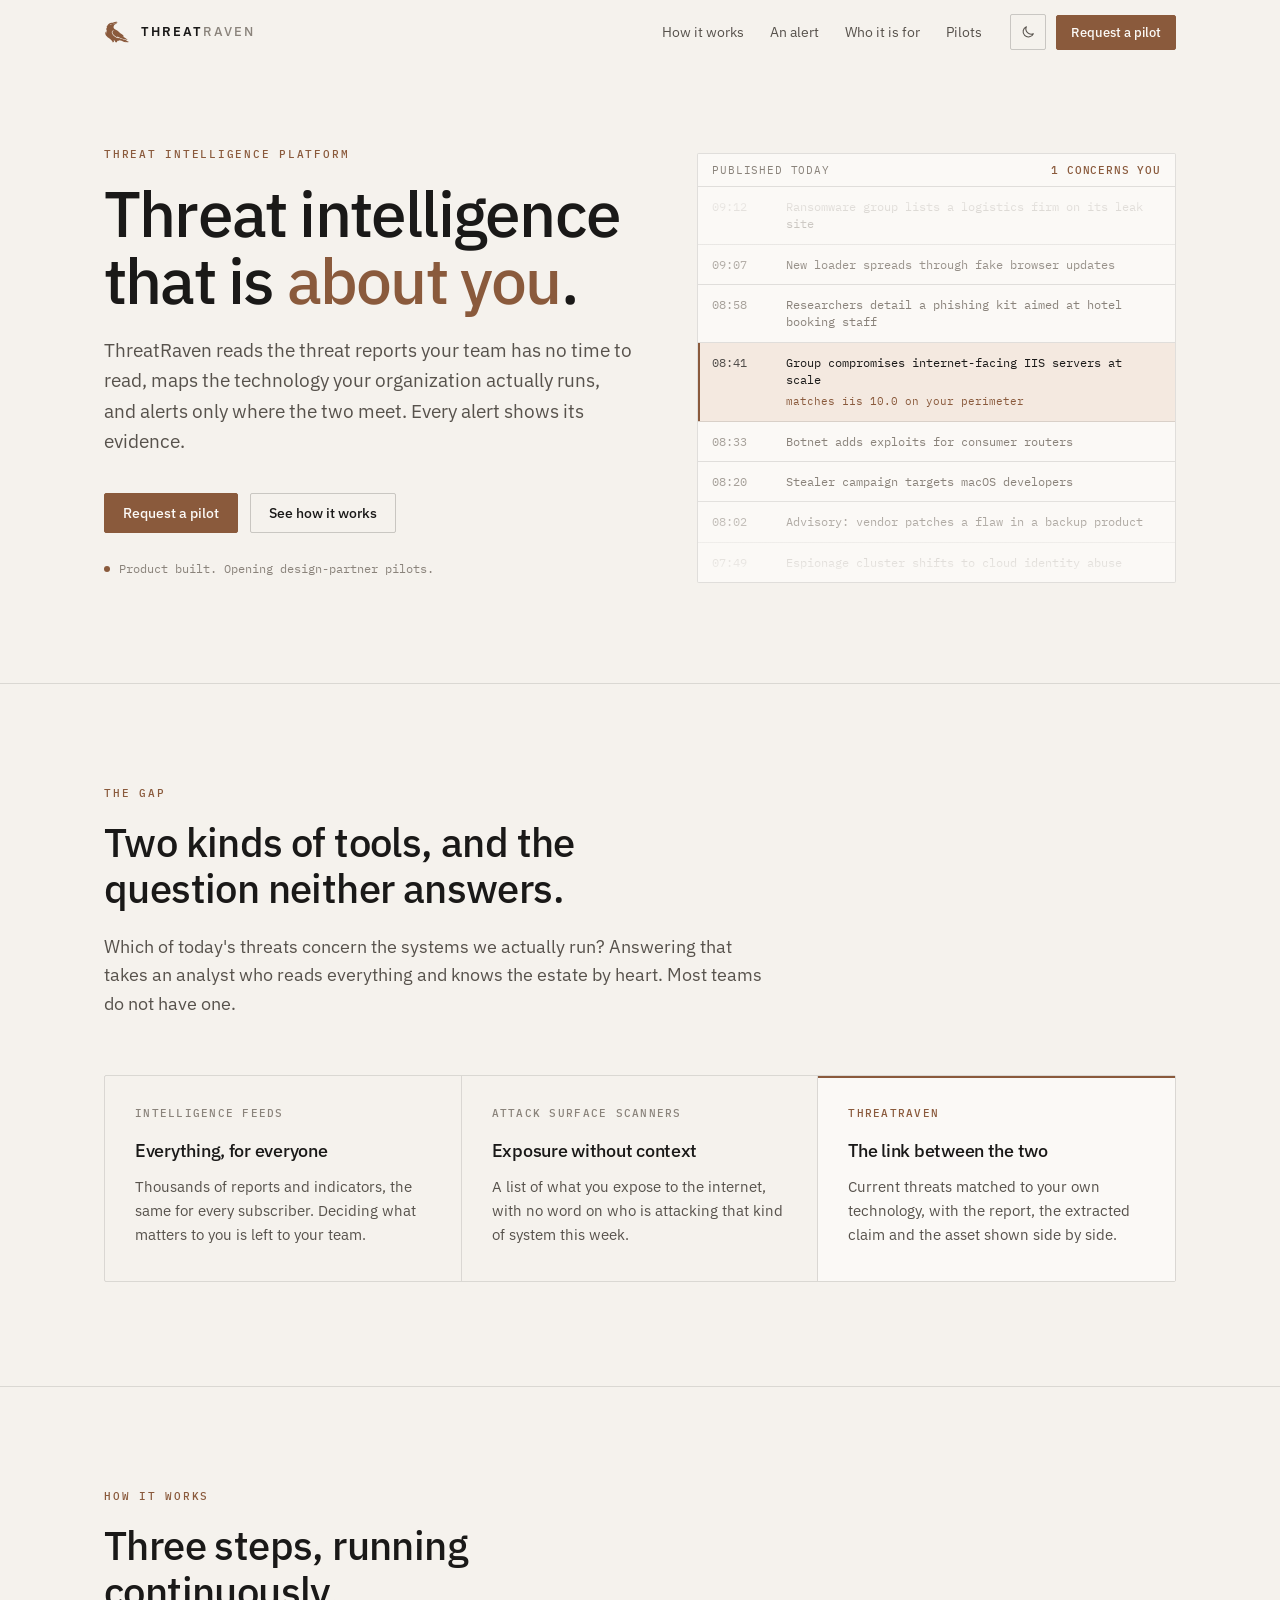
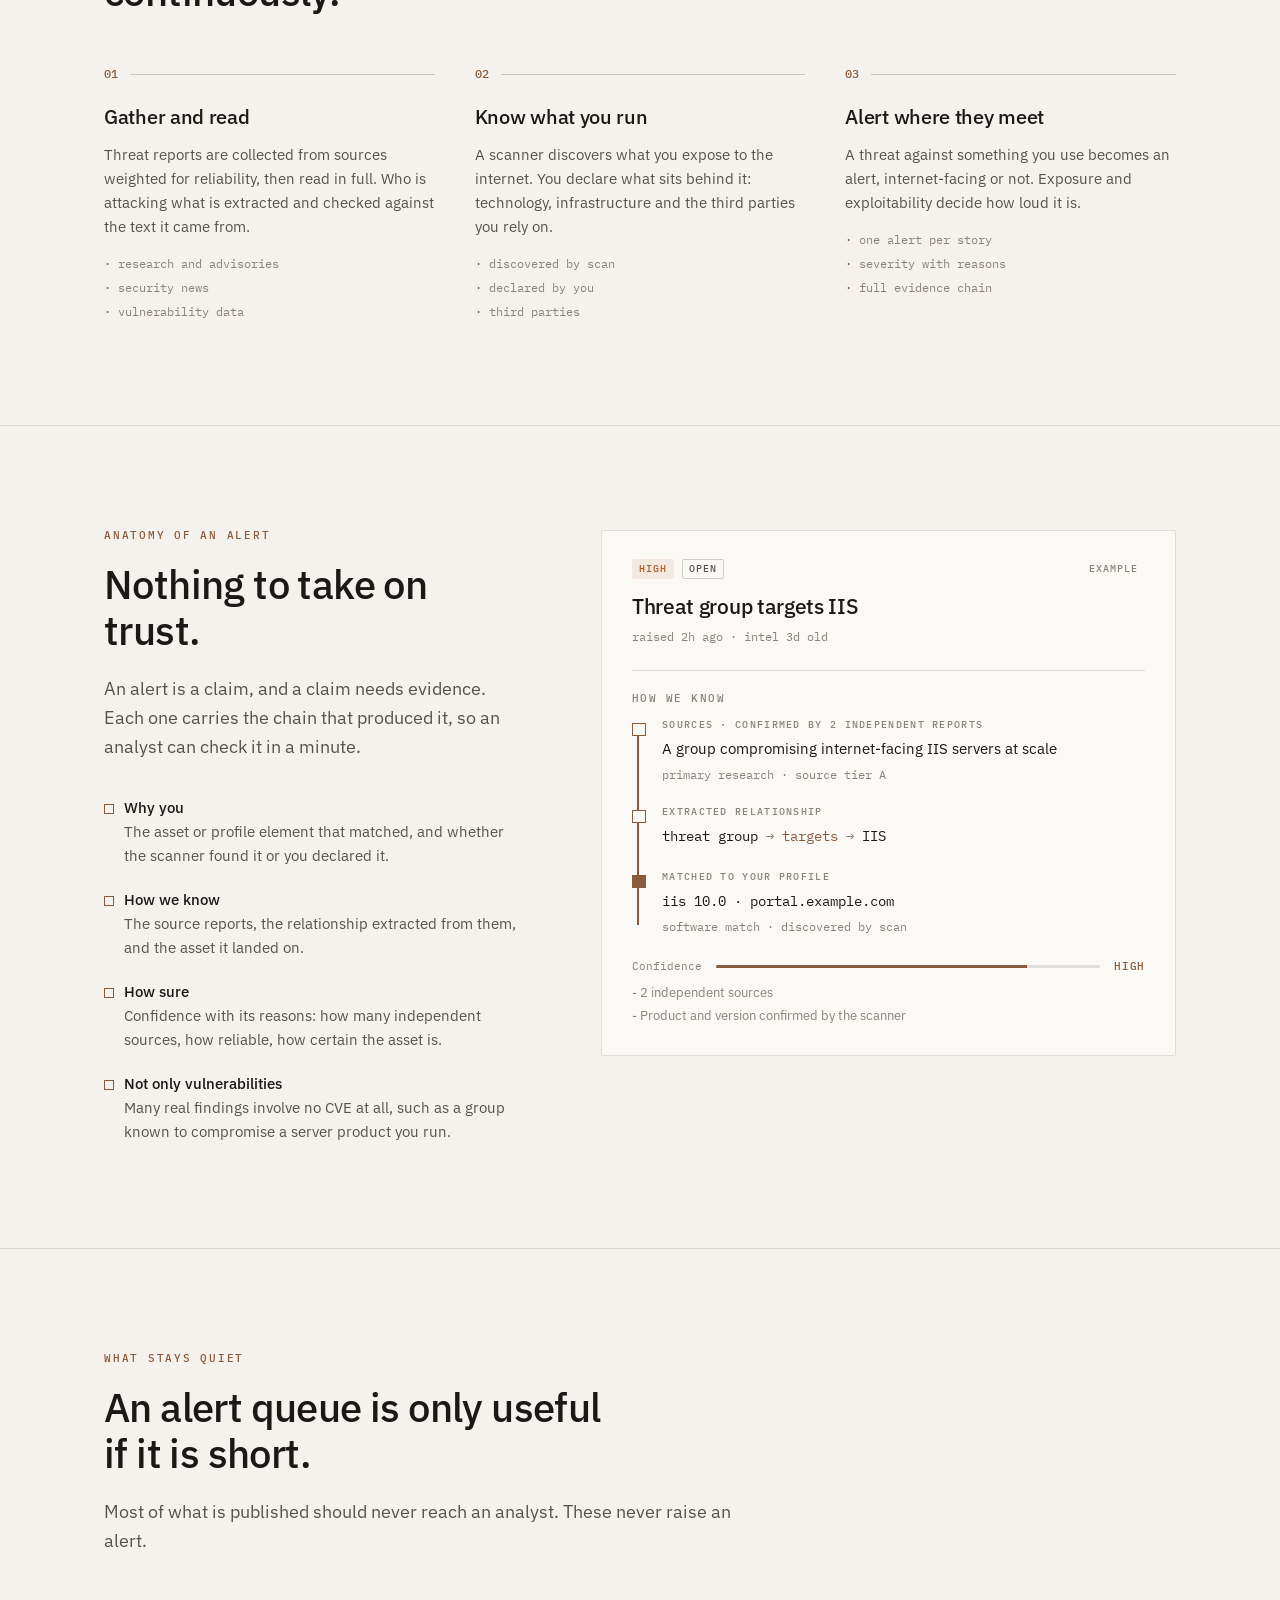
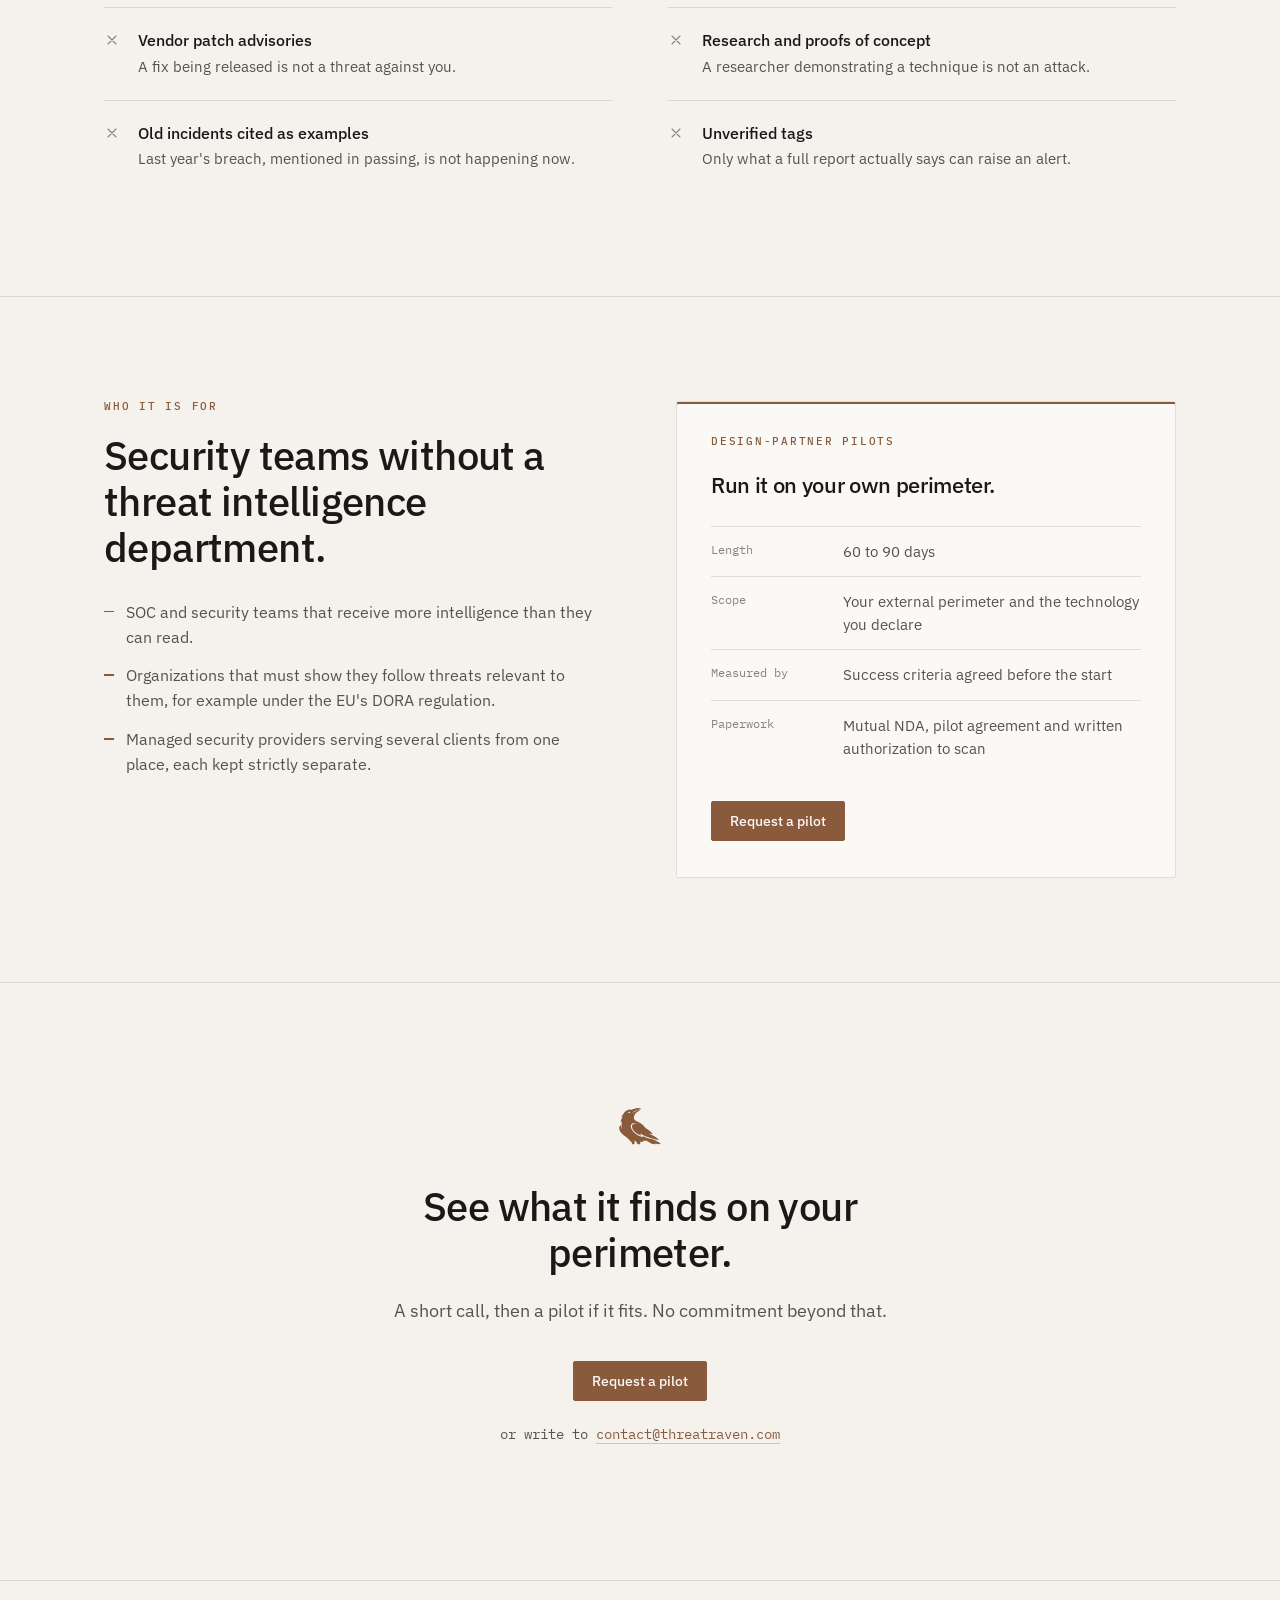
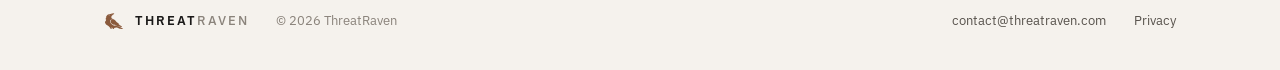
==== index.html @ c53a441e "ThreatRaven website, first version One page (hero, the gap, how it works, anatomy of an alert, what " ====
<!doctype html>
<html lang="en">
<head>
<meta charset="utf-8">
<meta name="viewport" content="width=device-width, initial-scale=1">
<title>ThreatRaven: threat intelligence that is about you</title>
<meta name="description" content="ThreatRaven connects current threat intelligence to the technology your organization actually runs, and shows the evidence behind every alert.">
<link rel="canonical" href="https://threatraven.com/">
<meta property="og:type" content="website">
<meta property="og:site_name" content="ThreatRaven">
<meta property="og:title" content="ThreatRaven: threat intelligence that is about you">
<meta property="og:description" content="ThreatRaven connects current threat intelligence to the technology your organization actually runs, and shows the evidence behind every alert.">
<meta property="og:url" content="https://threatraven.com/">
<meta property="og:image" content="https://threatraven.com/og-image.png">
<meta name="twitter:card" content="summary">
<meta name="theme-color" content="#F5F2ED" media="(prefers-color-scheme: light)">
<meta name="theme-color" content="#0C0B0A" media="(prefers-color-scheme: dark)">
<link rel="icon" href="favicon.svg" type="image/svg+xml">
<link rel="apple-touch-icon" href="apple-touch-icon.png">
<link rel="preconnect" href="https://fonts.googleapis.com">
<link rel="preconnect" href="https://fonts.gstatic.com" crossorigin>
<link href="https://fonts.googleapis.com/css2?family=IBM+Plex+Mono:wght@400;500&family=IBM+Plex+Sans:wght@300;400;500;600&display=swap" rel="stylesheet">
<link rel="stylesheet" href="styles.css">
<script>
  // Theme before first paint: the visitor's choice if they made one, the system's otherwise.
  try { var t = localStorage.getItem('tr_theme'); if (t === 'light' || t === 'dark') document.documentElement.setAttribute('data-theme', t); } catch (e) {}
</script>
</head>
<body>
<svg width="0" height="0" style="position:absolute" aria-hidden="true"><symbol id="raven" viewBox="0 0 100 100"><path fill="currentColor" d="M32.24 89.74C32.24 89.67 32.43 89.17 32.66 88.62C33.20 87.33 33.13 87.21 29.51 83.09C25.54 78.57 21.43 74.84 18.31 72.92C11.89 68.95 7.70 64.47 5.76 59.49C4.22 55.55 4.83 50.73 7.08 48.96C8.15 48.11 8.27 48.18 8.49 49.78C8.76 51.70 10.12 56.50 10.50 56.87C10.72 57.07 10.76 56.97 10.65 56.57C9.80 53.56 9.64 47.23 10.30 42.86C10.55 41.23 10.70 39.85 10.64 39.80C10.58 39.74 9.97 40.31 9.27 41.06C8.57 41.82 7.96 42.38 7.90 42.33C7.37 41.80 9.95 33.73 11.36 31.51C12.49 29.74 12.48 29.74 10.90 30.51C9.04 31.41 9.01 31.13 10.67 28.61C11.46 27.41 12.78 25.29 13.60 23.91C17.36 17.51 23.31 13.99 29.59 14.43C32.21 14.62 32.25 14.61 35.44 13.30C42.76 10.31 48.18 9.87 51.35 12.01C52.89 13.06 52.76 13.32 50.71 13.38C46.36 13.50 36.56 17.70 33.13 20.91C32.23 21.75 31.83 22.25 32.24 22.02C32.65 21.78 33.99 21.01 35.22 20.30C40.14 17.44 48.35 14.01 50.19 14.04C51.13 14.06 48.79 16.23 43.43 20.30C41.30 21.93 39.26 23.70 38.91 24.24C34.93 30.29 36.34 37.14 42.00 39.37C49.12 42.17 55.99 47.07 60.69 52.69C61.72 53.92 63.38 55.28 66.04 57.08C72.29 61.29 74.33 63.13 76.82 66.86C77.09 67.26 77.31 67.71 77.31 67.85C77.31 68.33 73.86 67.51 70.00 66.13C68.71 65.67 72.63 67.99 77.13 70.35C84.38 74.15 89.17 77.61 90.42 79.96C90.92 80.88 90.56 80.82 80.71 78.34C66.41 74.75 57.93 71.38 52.15 66.98L50.73 65.90 L51.31 67.35C51.63 68.15 52.10 69.30 52.35 69.90C52.95 71.29 52.70 71.24 48.43 69.24C31.73 61.38 26.59 44.73 40.85 44.64L43.34 44.63 L42.04 44.22C40.17 43.63 35.64 43.65 34.29 44.26C22.42 49.63 36.82 70.09 55.14 73.88L56.11 74.07 L55.67 73.02C55.42 72.44 55.22 71.89 55.22 71.80C55.22 71.71 56.33 72.19 57.69 72.87C60.92 74.50 67.36 76.60 74.90 78.49C79.11 79.54 81.56 80.32 82.81 81.00C84.70 82.02 93.23 86.87 94.75 87.78L95.61 88.30 L94.60 88.85C92.74 89.86 87.60 89.64 84.63 88.41C83.31 87.87 82.04 87.35 81.79 87.26C81.54 87.17 81.95 87.64 82.69 88.31C83.79 89.31 83.92 89.53 83.43 89.57C78.88 89.87 73.65 88.08 67.56 84.13L64.69 82.27 L61.38 82.23C59.55 82.21 57.48 82.08 56.78 81.95L55.49 81.71 L56.12 82.77C56.47 83.36 56.94 83.99 57.18 84.19C58.93 85.64 54.79 85.16 51.04 83.48C50.66 83.31 50.60 83.69 50.60 86.04C50.60 89.98 50.71 89.85 47.36 89.85L44.54 89.85 L44.34 89.03C44.11 88.10 41.65 83.78 41.11 83.35C40.69 83.02 37.01 81.77 37.01 81.95C37.01 82.02 37.45 82.96 37.98 84.03L38.94 85.98 L38.40 86.98C37.15 89.30 36.34 89.85 34.20 89.85C33.12 89.85 32.24 89.80 32.24 89.74ZM27.31 21.74C28.91 21.01 28.73 19.00 27.04 18.86C25.35 18.72 24.60 18.99 23.87 20.01L23.22 20.92 L24.00 20.73C24.48 20.61 24.78 20.66 24.78 20.85C24.78 21.03 25.15 21.38 25.60 21.62C26.60 22.17 26.40 22.15 27.31 21.74Z"/></symbol></svg>
<header class="topbar" id="top">
  <div class="wrap">
    <a class="brand" href="./" aria-label="ThreatRaven home">
      <svg aria-hidden="true"><use href="#raven"/></svg>
      <span class="wordmark">Threat<span>Raven</span></span>
    </a>
    <nav class="nav" aria-label="Sections">
      <a href="#how">How it works</a>
      <a href="#alert">An alert</a>
      <a href="#who">Who it is for</a>
      <a href="#pilot">Pilots</a>
    </nav>
    <div class="tools">
      <button class="iconbtn" id="theme" type="button" aria-label="Switch between light and dark theme">
        <svg class="moon" viewBox="0 0 24 24" fill="none" stroke="currentColor" stroke-width="1.6" stroke-linecap="round" stroke-linejoin="round" aria-hidden="true"><path d="M20 14.5A8 8 0 0 1 9.5 4a8 8 0 1 0 10.5 10.5Z"/></svg>
        <svg class="sun" viewBox="0 0 24 24" fill="none" stroke="currentColor" stroke-width="1.6" stroke-linecap="round" aria-hidden="true"><circle cx="12" cy="12" r="4"/><path d="M12 2v2M12 20v2M2 12h2M20 12h2M4.9 4.9l1.4 1.4M17.7 17.7l1.4 1.4M4.9 19.1l1.4-1.4M17.7 6.3l1.4-1.4"/></svg>
      </button>
      <a class="btn small" href="mailto:contact@threatraven.com?subject=ThreatRaven%20pilot">Request a pilot</a>
    </div>
  </div>
</header>
<main>

<section class="hero">
  <div class="wrap">
    <div>
      <p class="eyebrow reveal">Threat intelligence platform</p>
      <h1 class="reveal" style="--d:.06s">Threat intelligence that is <em>about you</em>.</h1>
      <p class="lede reveal" style="--d:.14s">ThreatRaven reads the threat reports your team has no time to read, maps the technology your organization actually runs, and alerts only where the two meet. Every alert shows its evidence.</p>
      <div class="cta reveal" style="--d:.22s">
        <a class="btn" href="mailto:contact@threatraven.com?subject=ThreatRaven%20pilot">Request a pilot</a>
        <a class="btn ghost" href="#how">See how it works</a>
      </div>
      <p class="stage reveal" style="--d:.3s"><i></i>Product built. Opening design-partner pilots.</p>
    </div>
    <div class="feed reveal" style="--d:.2s" aria-label="Illustration: a stream of threat reports, one of which matches your organization">
      <div class="feedhead"><span>Published today</span><b>1 concerns you</b></div>
      <div class="stream" aria-hidden="true">
          <div class="line"><time>09:12</time><span>Ransomware group lists a logistics firm on its leak site</span></div>
          <div class="line"><time>09:07</time><span>New loader spreads through fake browser updates</span></div>
          <div class="line"><time>08:58</time><span>Researchers detail a phishing kit aimed at hotel booking staff</span></div>
          <div class="line hit"><time>08:41</time><span>Group compromises internet-facing IIS servers at scale<small>matches iis 10.0 on your perimeter</small></span></div>
          <div class="line"><time>08:33</time><span>Botnet adds exploits for consumer routers</span></div>
          <div class="line"><time>08:20</time><span>Stealer campaign targets macOS developers</span></div>
          <div class="line"><time>08:02</time><span>Advisory: vendor patches a flaw in a backup product</span></div>
          <div class="line"><time>07:49</time><span>Espionage cluster shifts to cloud identity abuse</span></div>
          <div class="line"><time>07:31</time><span>Malicious packages found in a public code registry</span></div>
          <div class="line"><time>07:15</time><span>Extortion crew claims a breach at a retailer</span></div>
          <div class="line"><time>06:58</time><span>Mobile banking trojan returns with a new overlay</span></div>
          <div class="line"><time>09:12</time><span>Ransomware group lists a logistics firm on its leak site</span></div>
          <div class="line"><time>09:07</time><span>New loader spreads through fake browser updates</span></div>
          <div class="line"><time>08:58</time><span>Researchers detail a phishing kit aimed at hotel booking staff</span></div>
          <div class="line hit"><time>08:41</time><span>Group compromises internet-facing IIS servers at scale<small>matches iis 10.0 on your perimeter</small></span></div>
          <div class="line"><time>08:33</time><span>Botnet adds exploits for consumer routers</span></div>
          <div class="line"><time>08:20</time><span>Stealer campaign targets macOS developers</span></div>
          <div class="line"><time>08:02</time><span>Advisory: vendor patches a flaw in a backup product</span></div>
          <div class="line"><time>07:49</time><span>Espionage cluster shifts to cloud identity abuse</span></div>
          <div class="line"><time>07:31</time><span>Malicious packages found in a public code registry</span></div>
          <div class="line"><time>07:15</time><span>Extortion crew claims a breach at a retailer</span></div>
          <div class="line"><time>06:58</time><span>Mobile banking trojan returns with a new overlay</span></div>
      </div>
    </div>
  </div>
</section>

<section id="problem">
  <div class="wrap">
    <p class="eyebrow reveal">The gap</p>
    <h2 class="reveal">Two kinds of tools, and the question neither answers.</h2>
    <p class="lede reveal">Which of today's threats concern the systems we actually run? Answering that takes an analyst who reads everything and knows the estate by heart. Most teams do not have one.</p>
    <div class="split reveal">
      <div><span class="tag">Intelligence feeds</span><h3>Everything, for everyone</h3><p>Thousands of reports and indicators, the same for every subscriber. Deciding what matters to you is left to your team.</p></div>
      <div><span class="tag">Attack surface scanners</span><h3>Exposure without context</h3><p>A list of what you expose to the internet, with no word on who is attacking that kind of system this week.</p></div>
      <div><span class="tag">ThreatRaven</span><h3>The link between the two</h3><p>Current threats matched to your own technology, with the report, the extracted claim and the asset shown side by side.</p></div>
    </div>
  </div>
</section>

<section id="how">
  <div class="wrap">
    <p class="eyebrow reveal">How it works</p>
    <h2 class="reveal">Three steps, running continuously.</h2>
    <div class="steps">
      <div class="step reveal"><h3>Gather and read</h3><p>Threat reports are collected from sources weighted for reliability, then read in full. Who is attacking what is extracted and checked against the text it came from.</p><ul><li>research and advisories</li><li>security news</li><li>vulnerability data</li></ul></div>
      <div class="step reveal" style="--d:.1s"><h3>Know what you run</h3><p>A scanner discovers what you expose to the internet. You declare what sits behind it: technology, infrastructure and the third parties you rely on.</p><ul><li>discovered by scan</li><li>declared by you</li><li>third parties</li></ul></div>
      <div class="step reveal" style="--d:.2s"><h3>Alert where they meet</h3><p>A threat against something you use becomes an alert, internet-facing or not. Exposure and exploitability decide how loud it is.</p><ul><li>one alert per story</li><li>severity with reasons</li><li>full evidence chain</li></ul></div>
    </div>
  </div>
</section>

<section class="anatomy" id="alert">
  <div class="wrap">
    <div>
      <p class="eyebrow reveal">Anatomy of an alert</p>
      <h2 class="reveal">Nothing to take on trust.</h2>
      <p class="lede reveal">An alert is a claim, and a claim needs evidence. Each one carries the chain that produced it, so an analyst can check it in a minute.</p>
      <ul class="points">
        <li class="reveal"><b>Why you</b>The asset or profile element that matched, and whether the scanner found it or you declared it.</li>
        <li class="reveal" style="--d:.08s"><b>How we know</b>The source reports, the relationship extracted from them, and the asset it landed on.</li>
        <li class="reveal" style="--d:.16s"><b>How sure</b>Confidence with its reasons: how many independent sources, how reliable, how certain the asset is.</li>
        <li class="reveal" style="--d:.24s"><b>Not only vulnerabilities</b>Many real findings involve no CVE at all, such as a group known to compromise a server product you run.</li>
      </ul>
    </div>
    <div class="alert reveal" style="--d:.1s">
      <div class="meta"><span class="pill sev">High</span><span class="pill st">Open</span><span class="pill ex">Example</span></div>
      <h3>Threat group targets IIS</h3>
      <p class="sub">raised 2h ago · intel 3d old</p>
      <div class="sect">How we know</div>
      <div class="chain" id="chain">
        <div class="node" style="--d:.25s"><div class="nlabel">Sources · confirmed by 2 independent reports</div><div class="nbody">A group compromising internet-facing IIS servers at scale</div><div class="nsrc">primary research · source tier A</div></div>
        <div class="node" style="--d:.65s"><div class="nlabel">Extracted relationship</div><div class="nbody"><span class="mono">threat group <span class="arr">→</span> <span class="p">targets</span> <span class="arr">→</span> IIS</span></div></div>
        <div class="node you" style="--d:1.05s"><div class="nlabel">Matched to your profile</div><div class="nbody"><span class="mono">iis 10.0 · portal.example.com</span></div><div class="nsrc">software match · discovered by scan</div></div>
      </div>
      <div class="conf"><span>Confidence</span><span class="meter"><i></i></span><b>High</b></div>
      <ul class="why"><li>2 independent sources</li><li>Product and version confirmed by the scanner</li></ul>
    </div>
  </div>
</section>

<section id="quiet">
  <div class="wrap">
    <p class="eyebrow reveal">What stays quiet</p>
    <h2 class="reveal">An alert queue is only useful if it is short.</h2>
    <p class="lede reveal">Most of what is published should never reach an analyst. These never raise an alert.</p>
    <div class="quiet">
      <div class="reveal"><svg viewBox="0 0 24 24" fill="none" stroke="currentColor" stroke-width="1.6" stroke-linecap="round" aria-hidden="true"><path d="M6 6l12 12M18 6L6 18"/></svg><p style="margin:0"><b>Vendor patch advisories</b><span>A fix being released is not a threat against you.</span></p></div>
      <div class="reveal"><svg viewBox="0 0 24 24" fill="none" stroke="currentColor" stroke-width="1.6" stroke-linecap="round" aria-hidden="true"><path d="M6 6l12 12M18 6L6 18"/></svg><p style="margin:0"><b>Research and proofs of concept</b><span>A researcher demonstrating a technique is not an attack.</span></p></div>
      <div class="reveal"><svg viewBox="0 0 24 24" fill="none" stroke="currentColor" stroke-width="1.6" stroke-linecap="round" aria-hidden="true"><path d="M6 6l12 12M18 6L6 18"/></svg><p style="margin:0"><b>Old incidents cited as examples</b><span>Last year's breach, mentioned in passing, is not happening now.</span></p></div>
      <div class="reveal"><svg viewBox="0 0 24 24" fill="none" stroke="currentColor" stroke-width="1.6" stroke-linecap="round" aria-hidden="true"><path d="M6 6l12 12M18 6L6 18"/></svg><p style="margin:0"><b>Unverified tags</b><span>Only what a full report actually says can raise an alert.</span></p></div>
    </div>
  </div>
</section>

<section id="who">
  <div class="wrap cols">
    <div>
      <p class="eyebrow reveal">Who it is for</p>
      <h2 class="reveal">Security teams without a threat intelligence department.</h2>
      <ul class="plain">
        <li class="reveal">SOC and security teams that receive more intelligence than they can read.</li>
        <li class="reveal" style="--d:.08s">Organizations that must show they follow threats relevant to them, for example under the EU's DORA regulation.</li>
        <li class="reveal" style="--d:.16s">Managed security providers serving several clients from one place, each kept strictly separate.</li>
      </ul>
    </div>
    <div class="pilot reveal" id="pilot" style="--d:.1s">
      <p class="eyebrow">Design-partner pilots</p>
      <h3>Run it on your own perimeter.</h3>
      <dl>
        <div><dt>Length</dt><dd>60 to 90 days</dd></div>
        <div><dt>Scope</dt><dd>Your external perimeter and the technology you declare</dd></div>
        <div><dt>Measured by</dt><dd>Success criteria agreed before the start</dd></div>
        <div><dt>Paperwork</dt><dd>Mutual NDA, pilot agreement and written authorization to scan</dd></div>
      </dl>
      <a class="btn" href="mailto:contact@threatraven.com?subject=ThreatRaven%20pilot">Request a pilot</a>
    </div>
  </div>
</section>

<section class="contact" id="contact">
  <div class="wrap">
    <svg class="mark reveal" aria-hidden="true"><use href="#raven"/></svg>
    <h2 class="reveal">See what it finds on your perimeter.</h2>
    <p class="lede reveal">A short call, then a pilot if it fits. No commitment beyond that.</p>
    <div class="cta reveal"><a class="btn" href="mailto:contact@threatraven.com?subject=ThreatRaven%20pilot">Request a pilot</a></div>
    <p class="mail reveal">or write to <a href="mailto:contact@threatraven.com">contact@threatraven.com</a></p>
  </div>
</section>

</main>
<footer>
  <div class="wrap">
    <a class="brand" href="./" aria-label="ThreatRaven home">
      <svg aria-hidden="true" style="width:20px;height:20px"><use href="#raven"/></svg>
      <span class="wordmark">Threat<span>Raven</span></span>
    </a>
    <span>&copy; <span id="year">2026</span> ThreatRaven</span>
    <span class="sp"></span>
    <a href="mailto:contact@threatraven.com">contact@threatraven.com</a>
    <a href="privacy.html">Privacy</a>
  </div>
</footer>
<script src="script.js" defer></script>
</body>
</html>
---- styles.css ----
/* ThreatRaven website. Same identity as the app: paper and ink, one copper accent, IBM Plex. */
:root {
  --bg: #F5F2ED; --surface: #FBF9F6; --raised: #EFEBE4;
  --border: rgba(26, 25, 24, .12); --border-strong: rgba(26, 25, 24, .20);
  --text: #1A1918; --text-2: #57524C; --text-3: #8A837B;
  --accent: #8A5A3C; --accent-hover: #6F4830; --accent-fg: #FBF9F6;
  --focus: rgba(138, 90, 60, .30);
  --crit: #B23A32; --high: #B05B24; --med: #94782B;
  --high-bg: rgba(176, 91, 36, .10);
  --sans: 'IBM Plex Sans', ui-sans-serif, system-ui, -apple-system, 'Segoe UI', sans-serif;
  --mono: 'IBM Plex Mono', ui-monospace, SFMono-Regular, Menlo, monospace;
  color-scheme: light;
}
@media (prefers-color-scheme: dark) {
  :root:not([data-theme="light"]) {
    --bg: #0C0B0A; --surface: #141312; --raised: #1C1A18;
    --border: rgba(245, 243, 240, .09); --border-strong: rgba(245, 243, 240, .17);
    --text: #F5F3F0; --text-2: #A8A29B; --text-3: #6B6660;
    --accent: #B0764F; --accent-hover: #C89372; --accent-fg: #0C0B0A;
    --focus: rgba(176, 118, 79, .38);
    --crit: #C4453C; --high: #CC6B2E; --med: #B8993F;
    --high-bg: rgba(204, 107, 46, .13);
    color-scheme: dark;
  }
}
:root[data-theme="dark"] {
  --bg: #0C0B0A; --surface: #141312; --raised: #1C1A18;
  --border: rgba(245, 243, 240, .09); --border-strong: rgba(245, 243, 240, .17);
  --text: #F5F3F0; --text-2: #A8A29B; --text-3: #6B6660;
  --accent: #B0764F; --accent-hover: #C89372; --accent-fg: #0C0B0A;
  --focus: rgba(176, 118, 79, .38);
  --crit: #C4453C; --high: #CC6B2E; --med: #B8993F;
  --high-bg: rgba(204, 107, 46, .13);
  color-scheme: dark;
}

* { box-sizing: border-box; }
html { scroll-behavior: smooth; scroll-padding-top: 76px; }
body { margin: 0; background: var(--bg); color: var(--text); font-family: var(--sans);
  font-size: 16px; line-height: 1.6; -webkit-font-smoothing: antialiased;
  transition: background-color .25s ease, color .25s ease; }
a { color: inherit; }
:focus-visible { outline: 2px solid var(--accent); outline-offset: 3px; border-radius: 2px; }
.wrap { width: 100%; max-width: 1120px; margin: 0 auto; padding-inline: 24px; }
.mono { font-family: var(--mono); }

/* ---------- top bar ---------- */
.topbar { position: sticky; top: 0; z-index: 40; background: color-mix(in srgb, var(--bg) 88%, transparent);
  backdrop-filter: blur(10px); -webkit-backdrop-filter: blur(10px); border-bottom: 1px solid transparent;
  transition: border-color .25s ease; }
.topbar.scrolled { border-bottom-color: var(--border); }
.topbar .wrap { display: flex; align-items: center; gap: 28px; height: 64px; }
.brand { display: flex; align-items: center; gap: 11px; text-decoration: none; color: var(--text); }
.brand svg { width: 26px; height: 26px; color: var(--accent); flex: none; }
.wordmark { font-size: 13px; font-weight: 600; letter-spacing: .15em; text-transform: uppercase; }
.wordmark span { color: var(--text-3); font-weight: 500; }
.nav { display: flex; gap: 26px; margin-left: auto; }
.nav a { font-size: 14px; color: var(--text-2); text-decoration: none; transition: color .15s ease; }
.nav a:hover { color: var(--text); }
.tools { display: flex; align-items: center; gap: 10px; }
.iconbtn { width: 36px; height: 36px; display: grid; place-items: center; background: transparent;
  border: 1px solid var(--border-strong); border-radius: 2px; color: var(--text-2); cursor: pointer;
  transition: color .15s ease, border-color .15s ease; }
.iconbtn:hover { color: var(--text); border-color: var(--text-3); }
.iconbtn svg { width: 16px; height: 16px; }
.iconbtn .sun { display: none; }
:root[data-theme="dark"] .iconbtn .sun { display: block; }
:root[data-theme="dark"] .iconbtn .moon { display: none; }
@media (prefers-color-scheme: dark) {
  :root:not([data-theme="light"]) .iconbtn .sun { display: block; }
  :root:not([data-theme="light"]) .iconbtn .moon { display: none; }
}
.btn { display: inline-flex; align-items: center; gap: 8px; font: 500 14px/1 var(--sans); text-decoration: none;
  padding: 12px 18px; border-radius: 2px; border: 1px solid var(--accent); background: var(--accent);
  color: var(--accent-fg); cursor: pointer; transition: background-color .15s ease, border-color .15s ease, transform .15s ease; }
.btn:hover { background: var(--accent-hover); border-color: var(--accent-hover); }
.btn:active { transform: translateY(1px); }
.btn.ghost { background: transparent; color: var(--text); border-color: var(--border-strong); }
.btn.ghost:hover { border-color: var(--text-3); background: transparent; }
.btn.small { padding: 10px 14px; font-size: 13px; }

/* ---------- shared ---------- */
section { padding: 104px 0; border-top: 1px solid var(--border); }
.eyebrow { font: 500 11px/1 var(--mono); letter-spacing: .16em; text-transform: uppercase; color: var(--accent); margin: 0 0 20px; }
h1, h2, h3 { font-weight: 500; letter-spacing: -.015em; margin: 0; }
h2 { font-size: clamp(28px, 3.6vw, 40px); line-height: 1.15; max-width: 21ch; }
.lede { font-size: 18px; color: var(--text-2); max-width: 60ch; margin: 22px 0 0; }
.reveal { opacity: 0; transform: translateY(18px); transition: opacity .7s ease, transform .7s cubic-bezier(.2, .7, .2, 1); transition-delay: var(--d, 0s); }
.reveal.in { opacity: 1; transform: none; }

/* ---------- hero ---------- */
.hero { border-top: 0; padding: 84px 0 96px; position: relative; overflow: hidden; }
.hero .wrap { display: grid; grid-template-columns: minmax(0, 1.05fr) minmax(0, .95fr); gap: 64px; align-items: center; }
.hero h1 { font-size: clamp(38px, 5.4vw, 64px); line-height: 1.04; letter-spacing: -.028em; }
.hero h1 em { font-style: normal; color: var(--accent); }
.hero .lede { font-size: 19px; }
.cta { display: flex; gap: 12px; flex-wrap: wrap; margin-top: 36px; }
.stage { display: inline-flex; align-items: center; gap: 9px; font: 400 12px/1 var(--mono); color: var(--text-3); margin-top: 30px; }
.stage i { width: 6px; height: 6px; border-radius: 50%; background: var(--accent); animation: pulse 2.4s ease-in-out infinite; }
@keyframes pulse { 0%, 100% { opacity: 1; box-shadow: 0 0 0 0 var(--focus); } 50% { opacity: .55; box-shadow: 0 0 0 6px transparent; } }

/* the feed: everything published, and the one line that is about you */
.feed { position: relative; height: 430px; border: 1px solid var(--border); background: var(--surface); border-radius: 2px; overflow: hidden; }
.feed::before, .feed::after { content: ""; position: absolute; left: 0; right: 0; height: 90px; z-index: 2; pointer-events: none; }
.feed::before { top: 33px; background: linear-gradient(var(--surface), transparent); }
.feed::after { bottom: 0; background: linear-gradient(transparent, var(--surface)); }
.feedhead { position: relative; z-index: 3; display: flex; justify-content: space-between; align-items: center; height: 33px; padding: 0 14px;
  border-bottom: 1px solid var(--border); background: var(--surface); font: 400 10.5px/1 var(--mono); letter-spacing: .08em; text-transform: uppercase; color: var(--text-3); }
.feedhead b { font-weight: 500; color: var(--accent); }
.stream { animation: stream 38s linear infinite; }
.feed:hover .stream { animation-play-state: paused; }
@keyframes stream { to { transform: translateY(-50%); } }
.line { display: grid; grid-template-columns: 62px 1fr; gap: 12px; padding: 11px 14px; border-bottom: 1px solid var(--border);
  font: 400 12px/1.45 var(--mono); color: var(--text-3); }
.line time { opacity: .75; }
.line.hit { color: var(--text); background: var(--high-bg); box-shadow: inset 2px 0 0 var(--accent); }
.line.hit small { display: block; margin-top: 5px; font-size: 11px; color: var(--accent); }

/* ---------- problem ---------- */
.split { display: grid; grid-template-columns: repeat(3, minmax(0, 1fr)); gap: 0; margin-top: 56px; border: 1px solid var(--border); border-radius: 2px; }
.split > div { padding: 32px 30px 34px; border-right: 1px solid var(--border); }
.split > div:last-child { border-right: 0; background: var(--surface); box-shadow: inset 0 2px 0 var(--accent); }
.split h3 { font-size: 18px; margin-bottom: 10px; }
.split p { margin: 0; color: var(--text-2); font-size: 15px; }
.tag { font: 500 10.5px/1 var(--mono); letter-spacing: .12em; text-transform: uppercase; color: var(--text-3); margin-bottom: 18px; display: block; }
.split > div:last-child .tag { color: var(--accent); }

/* ---------- how it works ---------- */
.steps { display: grid; grid-template-columns: repeat(3, minmax(0, 1fr)); gap: 40px; margin-top: 60px; counter-reset: step; }
.step { counter-increment: step; position: relative; padding-top: 26px; border-top: 1px solid var(--border-strong); }
.step::before { content: "0" counter(step); position: absolute; top: -9px; left: 0; padding-right: 12px; background: var(--bg);
  font: 500 12px/1.4 var(--mono); color: var(--accent); }
.step h3 { font-size: 20px; margin-bottom: 10px; }
.step p { margin: 0; color: var(--text-2); font-size: 15px; }
.step ul { list-style: none; padding: 0; margin: 16px 0 0; display: grid; gap: 6px; font: 400 12px/1.5 var(--mono); color: var(--text-3); }
.step li::before { content: "· "; color: var(--accent); }

/* ---------- anatomy of an alert ---------- */
.anatomy .wrap { display: grid; grid-template-columns: minmax(0, .85fr) minmax(0, 1.15fr); gap: 72px; align-items: start; }
.points { list-style: none; padding: 0; margin: 34px 0 0; display: grid; gap: 20px; }
.points li { padding-left: 20px; position: relative; color: var(--text-2); font-size: 15px; }
.points li::before { content: ""; position: absolute; left: 0; top: .58em; width: 8px; height: 8px; border: 1.5px solid var(--accent); }
.points b { display: block; color: var(--text); font-weight: 500; }
.alert { border: 1px solid var(--border); background: var(--surface); border-radius: 2px; padding: 28px 30px 30px; }
.alert .meta { display: flex; gap: 8px; align-items: center; margin-bottom: 14px; }
.pill { font: 500 10px/1 var(--mono); letter-spacing: .1em; text-transform: uppercase; padding: 5px 7px; border-radius: 2px; }
.pill.sev { color: var(--high); background: var(--high-bg); }
.pill.st { color: var(--text-2); border: 1px solid var(--border-strong); padding: 4px 6px; }
.pill.ex { margin-left: auto; color: var(--text-3); }
.alert h3 { font-size: 21px; line-height: 1.3; }
.alert .sub { font: 400 11.5px/1 var(--mono); color: var(--text-3); margin: 10px 0 0; }
.sect { font: 500 10.5px/1 var(--mono); letter-spacing: .14em; text-transform: uppercase; color: var(--text-3); margin: 28px 0 16px; padding-top: 22px; border-top: 1px solid var(--border); }
.chain { position: relative; display: grid; gap: 24px; padding-left: 30px; }
.chain::before { content: ""; position: absolute; left: 5px; top: 7px; bottom: 10px; width: 1.5px; background: var(--accent);
  transform-origin: top; transform: scaleY(0); transition: transform 1.5s cubic-bezier(.3, .7, .2, 1) .15s; }
.chain.in::before { transform: scaleY(1); }
.node { position: relative; opacity: 0; transform: translateX(-8px); transition: opacity .55s ease, transform .55s ease; transition-delay: var(--d, 0s); }
.chain.in .node { opacity: 1; transform: none; }
.node::before { content: ""; position: absolute; left: -30px; top: 3px; width: 11.5px; height: 11.5px; border: 1.5px solid var(--accent); background: var(--surface); }
.node.you::before { background: var(--accent); }
.nlabel { font: 500 10px/1 var(--mono); letter-spacing: .13em; text-transform: uppercase; color: var(--text-3); margin-bottom: 7px; }
.nbody { font-size: 15px; color: var(--text); }
.nbody .mono { font-size: 13.5px; }
.nbody .p { color: var(--accent); }
.nbody .arr { color: var(--text-3); }
.nsrc { font: 400 11.5px/1.5 var(--mono); color: var(--text-3); margin-top: 5px; }
.conf { display: flex; align-items: center; gap: 14px; margin-top: 26px; font: 400 10.5px/1 var(--mono); color: var(--text-3); }
.conf .meter { flex: 1; height: 3px; background: var(--border); border-radius: 2px; overflow: hidden; }
.conf .meter i { display: block; height: 100%; width: 0; background: var(--accent); transition: width 1.4s cubic-bezier(.3, .7, .2, 1) 1.1s; }
.chain.in ~ .conf .meter i { width: 81%; }
.conf b { font-weight: 500; letter-spacing: .06em; text-transform: uppercase; color: var(--accent); }
.why { list-style: none; margin: 10px 0 0; padding: 0; font-size: 12.5px; color: var(--text-3); display: grid; gap: 3px; }
.why li::before { content: "- "; }

/* ---------- what stays quiet ---------- */
.quiet { display: grid; grid-template-columns: repeat(2, minmax(0, 1fr)); gap: 0 56px; margin-top: 52px; }
.quiet div { display: grid; grid-template-columns: 22px 1fr; gap: 12px; padding: 20px 0; border-top: 1px solid var(--border); }
.quiet svg { width: 16px; height: 16px; margin-top: 4px; color: var(--text-3); }
.quiet b { font-weight: 500; display: block; }
.quiet span { color: var(--text-2); font-size: 15px; }

/* ---------- who it is for / pilots ---------- */
.cols { display: grid; grid-template-columns: repeat(2, minmax(0, 1fr)); gap: 72px; }
.plain { list-style: none; padding: 0; margin: 30px 0 0; display: grid; gap: 14px; color: var(--text-2); font-size: 15.5px; }
.plain li { padding-left: 22px; position: relative; }
.plain li::before { content: ""; position: absolute; left: 0; top: .72em; width: 10px; height: 1.5px; background: var(--accent); }
.pilot { border: 1px solid var(--border); background: var(--surface); border-radius: 2px; padding: 34px 34px 36px; box-shadow: inset 0 2px 0 var(--accent); }
.pilot h3 { font-size: 22px; }
.pilot dl { margin: 24px 0 28px; display: grid; gap: 0; }
.pilot dl div { display: grid; grid-template-columns: 118px 1fr; gap: 14px; padding: 13px 0; border-top: 1px solid var(--border); font-size: 14.5px; }
.pilot dt { font: 400 11.5px/1.7 var(--mono); color: var(--text-3); }
.pilot dd { margin: 0; color: var(--text-2); }

/* ---------- contact + footer ---------- */
.contact { text-align: center; padding: 120px 0; }
.contact svg.mark { width: 46px; height: 46px; color: var(--accent); margin-bottom: 26px; }
.contact h2 { margin: 0 auto; max-width: 20ch; }
.contact .lede { margin-inline: auto; }
.contact .cta { justify-content: center; }
.mail { font-family: var(--mono); font-size: 14px; color: var(--text-2); margin-top: 22px; }
.mail a { color: var(--accent); text-decoration: none; border-bottom: 1px solid var(--border-strong); }
footer { border-top: 1px solid var(--border); padding: 30px 0 38px; font-size: 13px; color: var(--text-3); }
footer .wrap { display: flex; flex-wrap: wrap; gap: 10px 28px; align-items: center; }
footer .sp { margin-left: auto; }
footer a { color: var(--text-2); text-decoration: none; }
footer a:hover { color: var(--text); }
.legal { max-width: 720px; padding: 72px 0 96px; }
.legal h1 { font-size: 34px; margin-bottom: 8px; }
.legal h2 { font-size: 19px; margin: 34px 0 8px; max-width: none; }
.legal p, .legal li { color: var(--text-2); font-size: 15.5px; }

/* ---------- responsive ---------- */
@media (max-width: 920px) {
  section { padding: 76px 0; }
  .hero { padding: 56px 0 72px; }
  .hero .wrap, .anatomy .wrap, .cols { grid-template-columns: 1fr; gap: 48px; }
  .split, .steps, .quiet { grid-template-columns: 1fr; }
  .split > div { border-right: 0; border-bottom: 1px solid var(--border); }
  .split > div:last-child { border-bottom: 0; }
  .feed { height: 330px; }
  .nav { display: none; }
  .tools { margin-left: auto; }
}
@media (max-width: 520px) {
  .wrap { padding-inline: 18px; }
  .topbar .btn { display: none; }
  .alert { padding: 22px 20px 24px; }
  .pilot { padding: 26px 22px 28px; }
  .pilot dl div { grid-template-columns: 1fr; gap: 2px; }
  .pill.ex { display: none; }
}
@media (prefers-reduced-motion: reduce) {
  html { scroll-behavior: auto; }
  .stream, .stage i { animation: none; }
  .reveal, .node { opacity: 1; transform: none; transition: none; }
  .chain::before { transform: none; transition: none; }
  .conf .meter i { width: 81%; transition: none; }
}
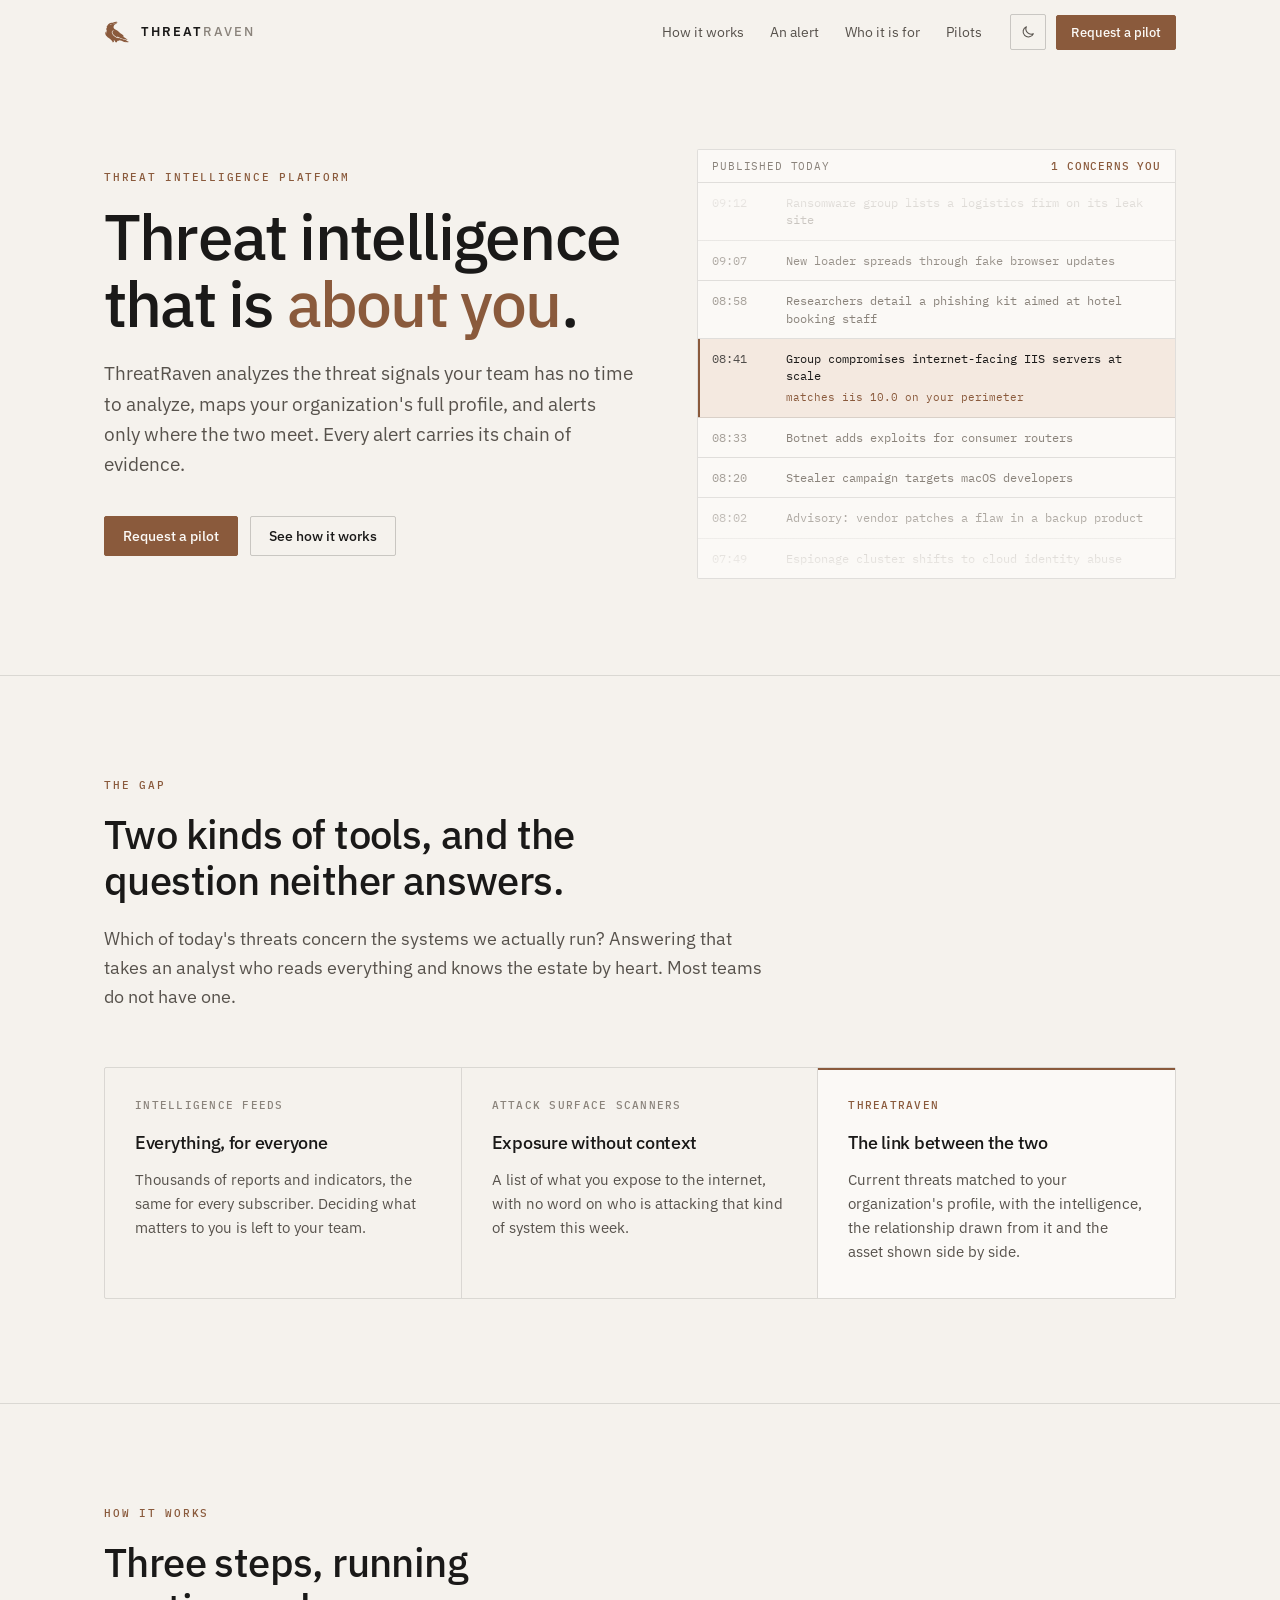
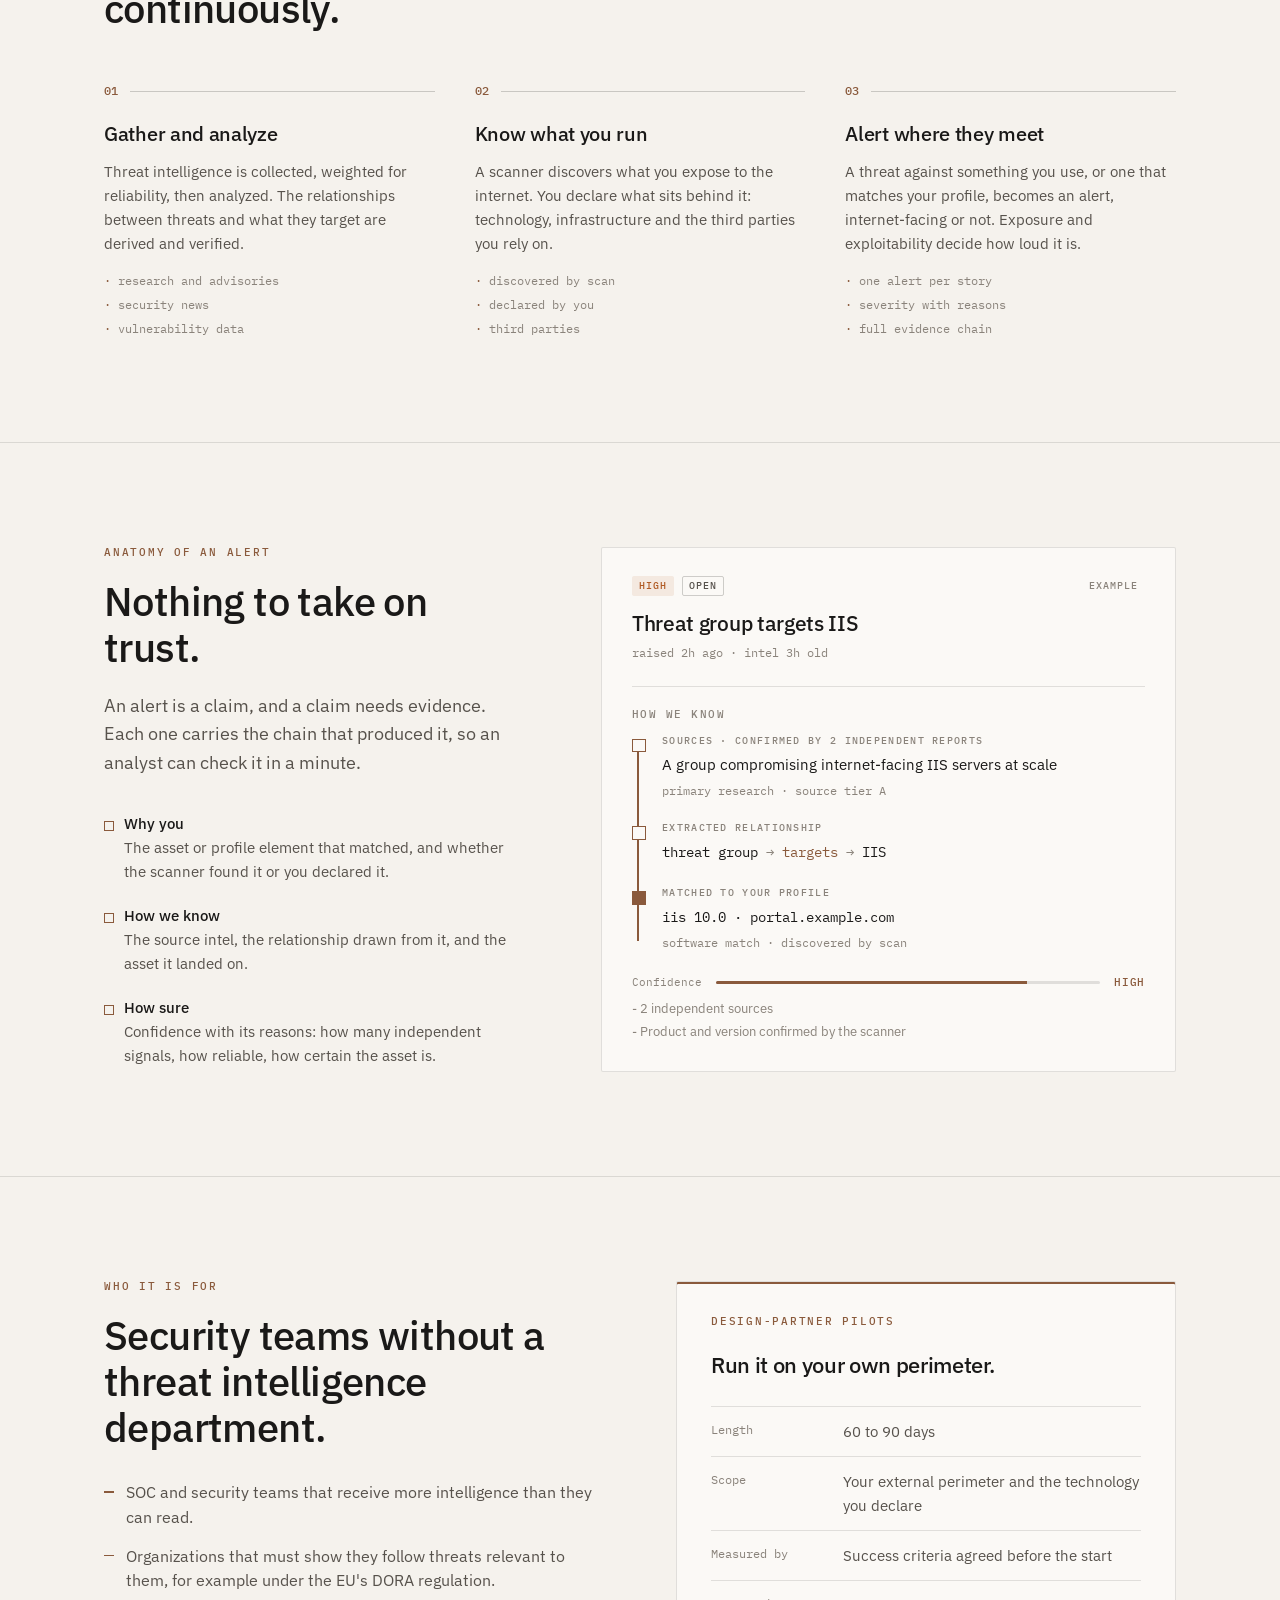
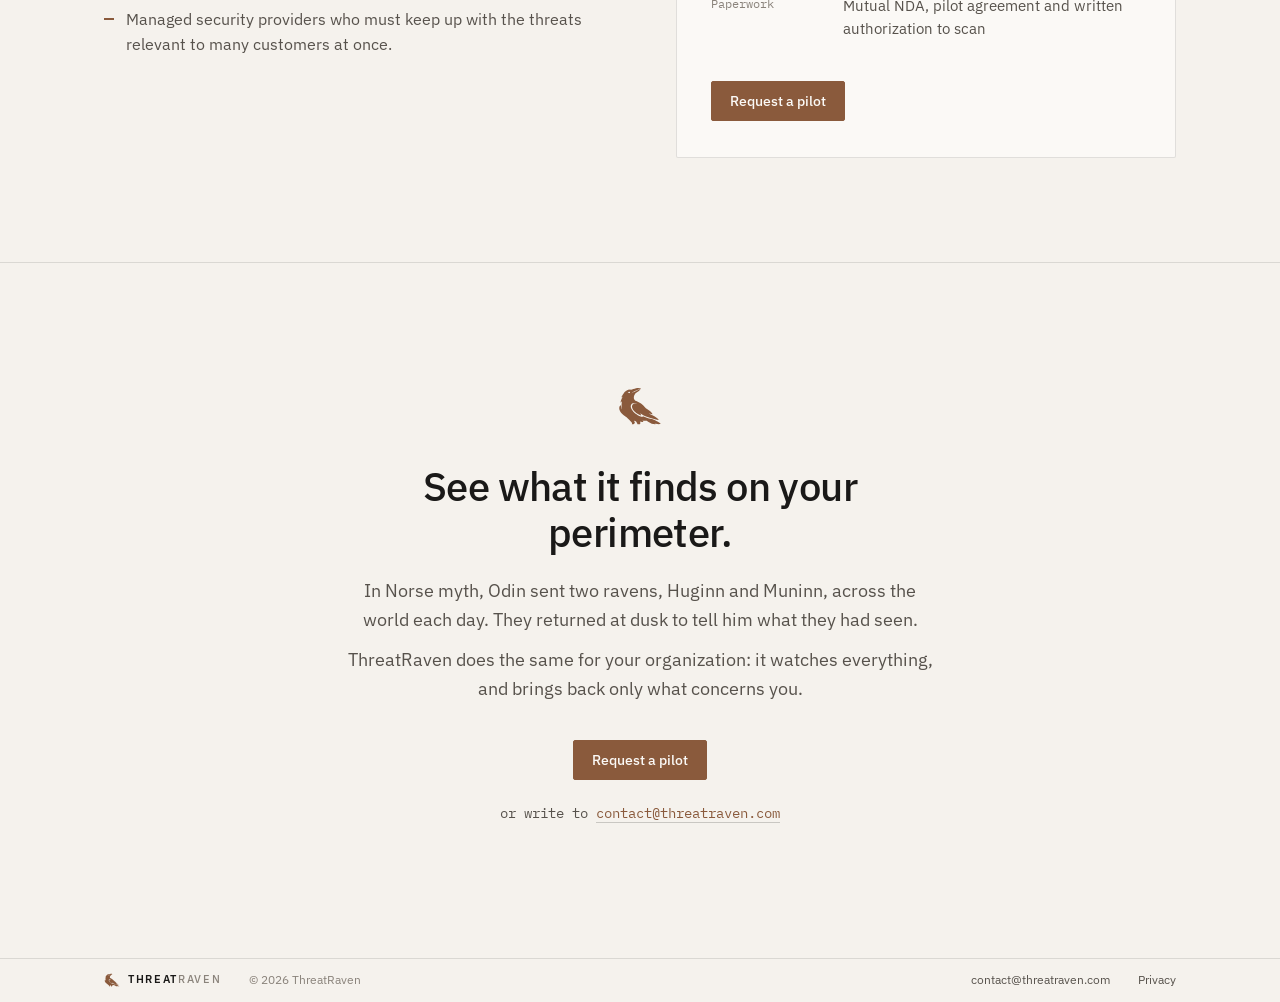
==== commit 14a10709: "Website: wording pass, Odin's ravens in the closing section, thinner footer Signals and organization" ====
--- a/index.html
+++ b/index.html
@@ -4,12 +4,12 @@
 <meta charset="utf-8">
 <meta name="viewport" content="width=device-width, initial-scale=1">
 <title>ThreatRaven: threat intelligence that is about you</title>
-<meta name="description" content="ThreatRaven connects current threat intelligence to the technology your organization actually runs, and shows the evidence behind every alert.">
+<meta name="description" content="ThreatRaven connects current threat intelligence to your organization's own profile, and every alert carries its chain of evidence.">
 <link rel="canonical" href="https://threatraven.com/">
 <meta property="og:type" content="website">
 <meta property="og:site_name" content="ThreatRaven">
 <meta property="og:title" content="ThreatRaven: threat intelligence that is about you">
-<meta property="og:description" content="ThreatRaven connects current threat intelligence to the technology your organization actually runs, and shows the evidence behind every alert.">
+<meta property="og:description" content="ThreatRaven connects current threat intelligence to your organization's own profile, and every alert carries its chain of evidence.">
 <meta property="og:url" content="https://threatraven.com/">
 <meta property="og:image" content="https://threatraven.com/og-image.png">
 <meta name="twitter:card" content="summary">
@@ -56,12 +56,11 @@
     <div>
       <p class="eyebrow reveal">Threat intelligence platform</p>
       <h1 class="reveal" style="--d:.06s">Threat intelligence that is <em>about you</em>.</h1>
-      <p class="lede reveal" style="--d:.14s">ThreatRaven reads the threat reports your team has no time to read, maps the technology your organization actually runs, and alerts only where the two meet. Every alert shows its evidence.</p>
+      <p class="lede reveal" style="--d:.14s">ThreatRaven analyzes the threat signals your team has no time to analyze, maps your organization's full profile, and alerts only where the two meet. Every alert carries its chain of evidence.</p>
       <div class="cta reveal" style="--d:.22s">
         <a class="btn" href="mailto:contact@threatraven.com?subject=ThreatRaven%20pilot">Request a pilot</a>
         <a class="btn ghost" href="#how">See how it works</a>
       </div>
-      <p class="stage reveal" style="--d:.3s"><i></i>Product built. Opening design-partner pilots.</p>
     </div>
     <div class="feed reveal" style="--d:.2s" aria-label="Illustration: a stream of threat reports, one of which matches your organization">
       <div class="feedhead"><span>Published today</span><b>1 concerns you</b></div>
@@ -101,7 +100,7 @@
     <div class="split reveal">
       <div><span class="tag">Intelligence feeds</span><h3>Everything, for everyone</h3><p>Thousands of reports and indicators, the same for every subscriber. Deciding what matters to you is left to your team.</p></div>
       <div><span class="tag">Attack surface scanners</span><h3>Exposure without context</h3><p>A list of what you expose to the internet, with no word on who is attacking that kind of system this week.</p></div>
-      <div><span class="tag">ThreatRaven</span><h3>The link between the two</h3><p>Current threats matched to your own technology, with the report, the extracted claim and the asset shown side by side.</p></div>
+      <div><span class="tag">ThreatRaven</span><h3>The link between the two</h3><p>Current threats matched to your organization's profile, with the intelligence, the relationship drawn from it and the asset shown side by side.</p></div>
     </div>
   </div>
 </section>
@@ -111,9 +110,9 @@
     <p class="eyebrow reveal">How it works</p>
     <h2 class="reveal">Three steps, running continuously.</h2>
     <div class="steps">
-      <div class="step reveal"><h3>Gather and read</h3><p>Threat reports are collected from sources weighted for reliability, then read in full. Who is attacking what is extracted and checked against the text it came from.</p><ul><li>research and advisories</li><li>security news</li><li>vulnerability data</li></ul></div>
+      <div class="step reveal"><h3>Gather and analyze</h3><p>Threat intelligence is collected, weighted for reliability, then analyzed. The relationships between threats and what they target are derived and verified.</p><ul><li>research and advisories</li><li>security news</li><li>vulnerability data</li></ul></div>
       <div class="step reveal" style="--d:.1s"><h3>Know what you run</h3><p>A scanner discovers what you expose to the internet. You declare what sits behind it: technology, infrastructure and the third parties you rely on.</p><ul><li>discovered by scan</li><li>declared by you</li><li>third parties</li></ul></div>
-      <div class="step reveal" style="--d:.2s"><h3>Alert where they meet</h3><p>A threat against something you use becomes an alert, internet-facing or not. Exposure and exploitability decide how loud it is.</p><ul><li>one alert per story</li><li>severity with reasons</li><li>full evidence chain</li></ul></div>
+      <div class="step reveal" style="--d:.2s"><h3>Alert where they meet</h3><p>A threat against something you use, or one that matches your profile, becomes an alert, internet-facing or not. Exposure and exploitability decide how loud it is.</p><ul><li>one alert per story</li><li>severity with reasons</li><li>full evidence chain</li></ul></div>
     </div>
   </div>
 </section>
@@ -126,15 +125,14 @@
       <p class="lede reveal">An alert is a claim, and a claim needs evidence. Each one carries the chain that produced it, so an analyst can check it in a minute.</p>
       <ul class="points">
         <li class="reveal"><b>Why you</b>The asset or profile element that matched, and whether the scanner found it or you declared it.</li>
-        <li class="reveal" style="--d:.08s"><b>How we know</b>The source reports, the relationship extracted from them, and the asset it landed on.</li>
-        <li class="reveal" style="--d:.16s"><b>How sure</b>Confidence with its reasons: how many independent sources, how reliable, how certain the asset is.</li>
-        <li class="reveal" style="--d:.24s"><b>Not only vulnerabilities</b>Many real findings involve no CVE at all, such as a group known to compromise a server product you run.</li>
+        <li class="reveal" style="--d:.08s"><b>How we know</b>The source intel, the relationship drawn from it, and the asset it landed on.</li>
+        <li class="reveal" style="--d:.16s"><b>How sure</b>Confidence with its reasons: how many independent signals, how reliable, how certain the asset is.</li>
       </ul>
     </div>
     <div class="alert reveal" style="--d:.1s">
       <div class="meta"><span class="pill sev">High</span><span class="pill st">Open</span><span class="pill ex">Example</span></div>
       <h3>Threat group targets IIS</h3>
-      <p class="sub">raised 2h ago · intel 3d old</p>
+      <p class="sub">raised 2h ago · intel 3h old</p>
       <div class="sect">How we know</div>
       <div class="chain" id="chain">
         <div class="node" style="--d:.25s"><div class="nlabel">Sources · confirmed by 2 independent reports</div><div class="nbody">A group compromising internet-facing IIS servers at scale</div><div class="nsrc">primary research · source tier A</div></div>
@@ -147,20 +145,6 @@
   </div>
 </section>
 
-<section id="quiet">
-  <div class="wrap">
-    <p class="eyebrow reveal">What stays quiet</p>
-    <h2 class="reveal">An alert queue is only useful if it is short.</h2>
-    <p class="lede reveal">Most of what is published should never reach an analyst. These never raise an alert.</p>
-    <div class="quiet">
-      <div class="reveal"><svg viewBox="0 0 24 24" fill="none" stroke="currentColor" stroke-width="1.6" stroke-linecap="round" aria-hidden="true"><path d="M6 6l12 12M18 6L6 18"/></svg><p style="margin:0"><b>Vendor patch advisories</b><span>A fix being released is not a threat against you.</span></p></div>
-      <div class="reveal"><svg viewBox="0 0 24 24" fill="none" stroke="currentColor" stroke-width="1.6" stroke-linecap="round" aria-hidden="true"><path d="M6 6l12 12M18 6L6 18"/></svg><p style="margin:0"><b>Research and proofs of concept</b><span>A researcher demonstrating a technique is not an attack.</span></p></div>
-      <div class="reveal"><svg viewBox="0 0 24 24" fill="none" stroke="currentColor" stroke-width="1.6" stroke-linecap="round" aria-hidden="true"><path d="M6 6l12 12M18 6L6 18"/></svg><p style="margin:0"><b>Old incidents cited as examples</b><span>Last year's breach, mentioned in passing, is not happening now.</span></p></div>
-      <div class="reveal"><svg viewBox="0 0 24 24" fill="none" stroke="currentColor" stroke-width="1.6" stroke-linecap="round" aria-hidden="true"><path d="M6 6l12 12M18 6L6 18"/></svg><p style="margin:0"><b>Unverified tags</b><span>Only what a full report actually says can raise an alert.</span></p></div>
-    </div>
-  </div>
-</section>
-
 <section id="who">
   <div class="wrap cols">
     <div>
@@ -169,7 +153,7 @@
       <ul class="plain">
         <li class="reveal">SOC and security teams that receive more intelligence than they can read.</li>
         <li class="reveal" style="--d:.08s">Organizations that must show they follow threats relevant to them, for example under the EU's DORA regulation.</li>
-        <li class="reveal" style="--d:.16s">Managed security providers serving several clients from one place, each kept strictly separate.</li>
+        <li class="reveal" style="--d:.16s">Managed security providers who must keep up with the threats relevant to many customers at once.</li>
       </ul>
     </div>
     <div class="pilot reveal" id="pilot" style="--d:.1s">
@@ -190,7 +174,8 @@
   <div class="wrap">
     <svg class="mark reveal" aria-hidden="true"><use href="#raven"/></svg>
     <h2 class="reveal">See what it finds on your perimeter.</h2>
-    <p class="lede reveal">A short call, then a pilot if it fits. No commitment beyond that.</p>
+    <p class="lede reveal">In Norse myth, Odin sent two ravens, Huginn and Muninn, across the world each day. They returned at dusk to tell him what they had seen.</p>
+    <p class="lede reveal" style="--d:.08s">ThreatRaven does the same for your organization: it watches everything, and brings back only what concerns you.</p>
     <div class="cta reveal"><a class="btn" href="mailto:contact@threatraven.com?subject=ThreatRaven%20pilot">Request a pilot</a></div>
     <p class="mail reveal">or write to <a href="mailto:contact@threatraven.com">contact@threatraven.com</a></p>
   </div>
@@ -200,7 +185,7 @@
 <footer>
   <div class="wrap">
     <a class="brand" href="./" aria-label="ThreatRaven home">
-      <svg aria-hidden="true" style="width:20px;height:20px"><use href="#raven"/></svg>
+      <svg aria-hidden="true" style="width:16px;height:16px"><use href="#raven"/></svg>
       <span class="wordmark">Threat<span>Raven</span></span>
     </a>
     <span>&copy; <span id="year">2026</span> ThreatRaven</span>
--- a/styles.css
+++ b/styles.css
@@ -195,11 +195,14 @@
 .contact { text-align: center; padding: 120px 0; }
 .contact svg.mark { width: 46px; height: 46px; color: var(--accent); margin-bottom: 26px; }
 .contact h2 { margin: 0 auto; max-width: 20ch; }
-.contact .lede { margin-inline: auto; }
+.contact .lede { margin-inline: auto; max-width: 54ch; }
+.contact .lede + .lede { margin-top: 12px; }
 .contact .cta { justify-content: center; }
 .mail { font-family: var(--mono); font-size: 14px; color: var(--text-2); margin-top: 22px; }
 .mail a { color: var(--accent); text-decoration: none; border-bottom: 1px solid var(--border-strong); }
-footer { border-top: 1px solid var(--border); padding: 30px 0 38px; font-size: 13px; color: var(--text-3); }
+footer { border-top: 1px solid var(--border); padding: 11px 0 12px; font-size: 12px; color: var(--text-3); }
+footer .wordmark { font-size: 11px; }
+footer .brand { gap: 8px; }
 footer .wrap { display: flex; flex-wrap: wrap; gap: 10px 28px; align-items: center; }
 footer .sp { margin-left: auto; }
 footer a { color: var(--text-2); text-decoration: none; }
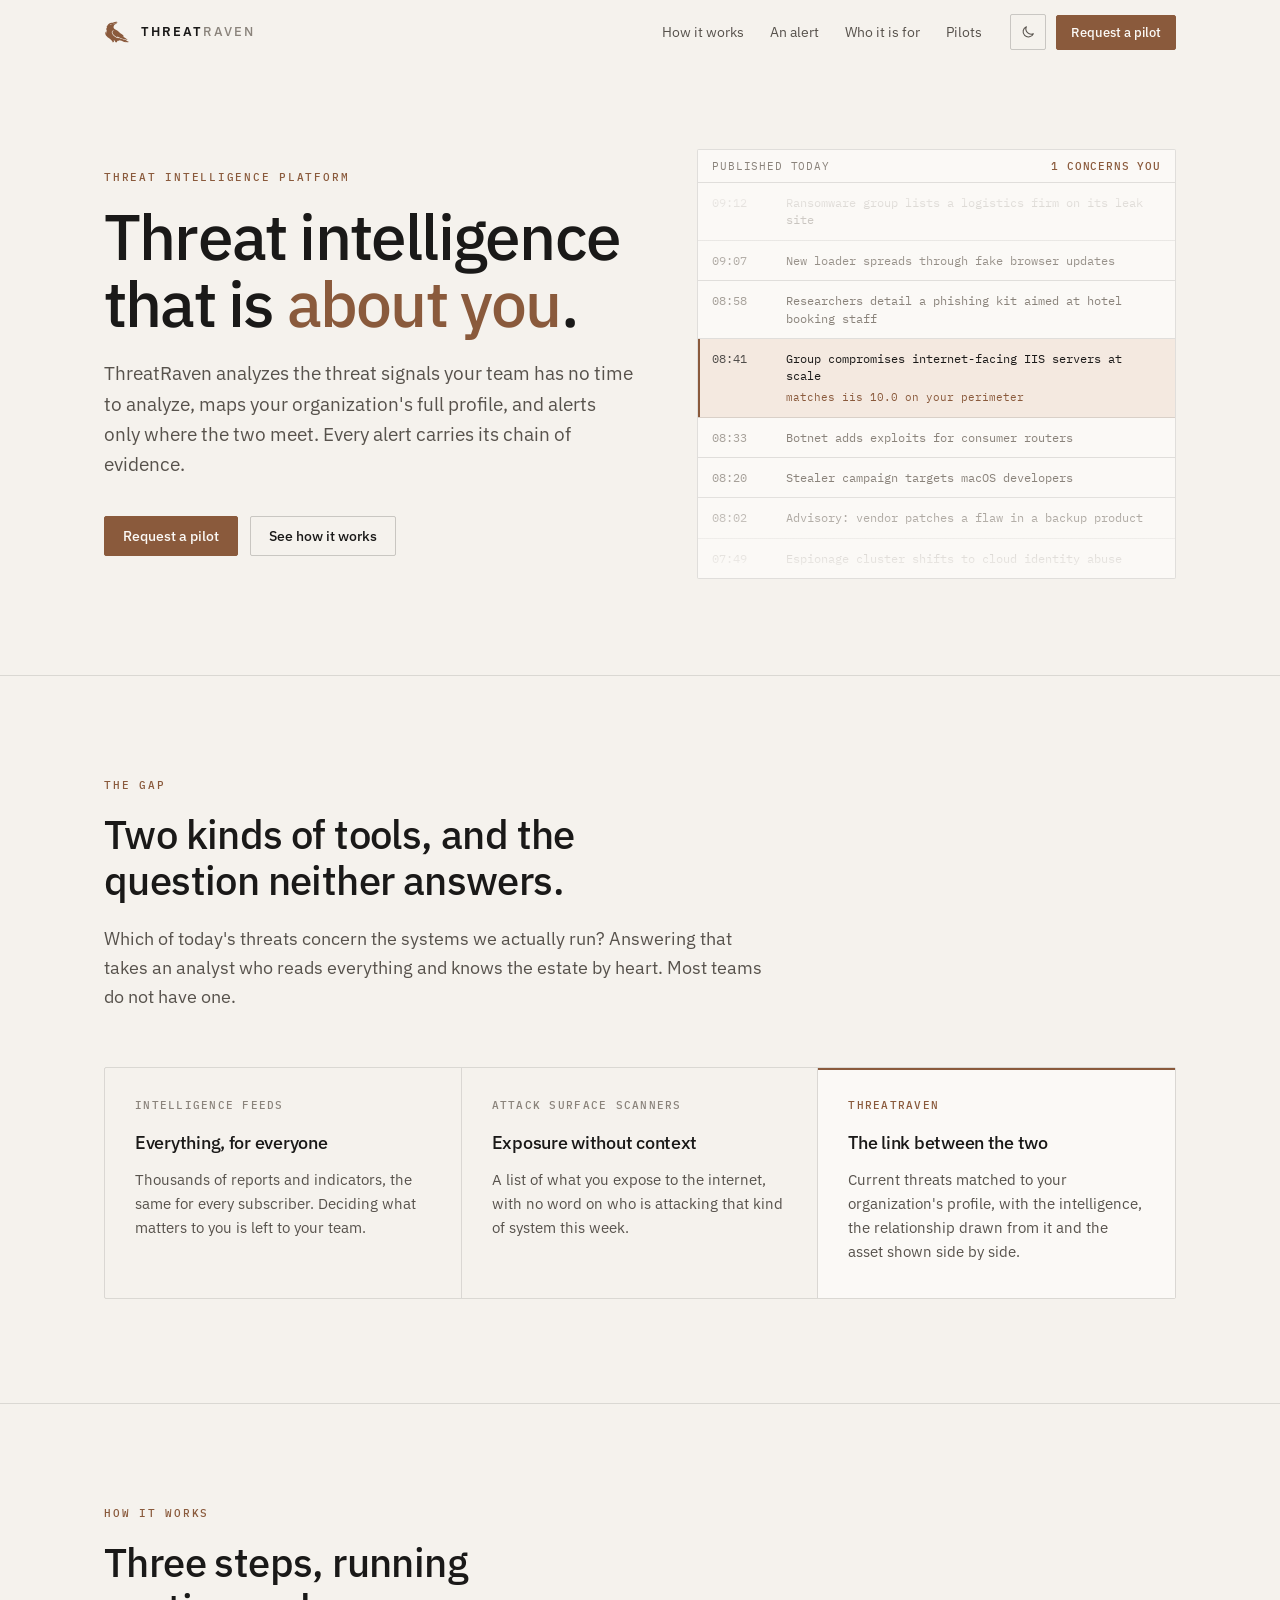
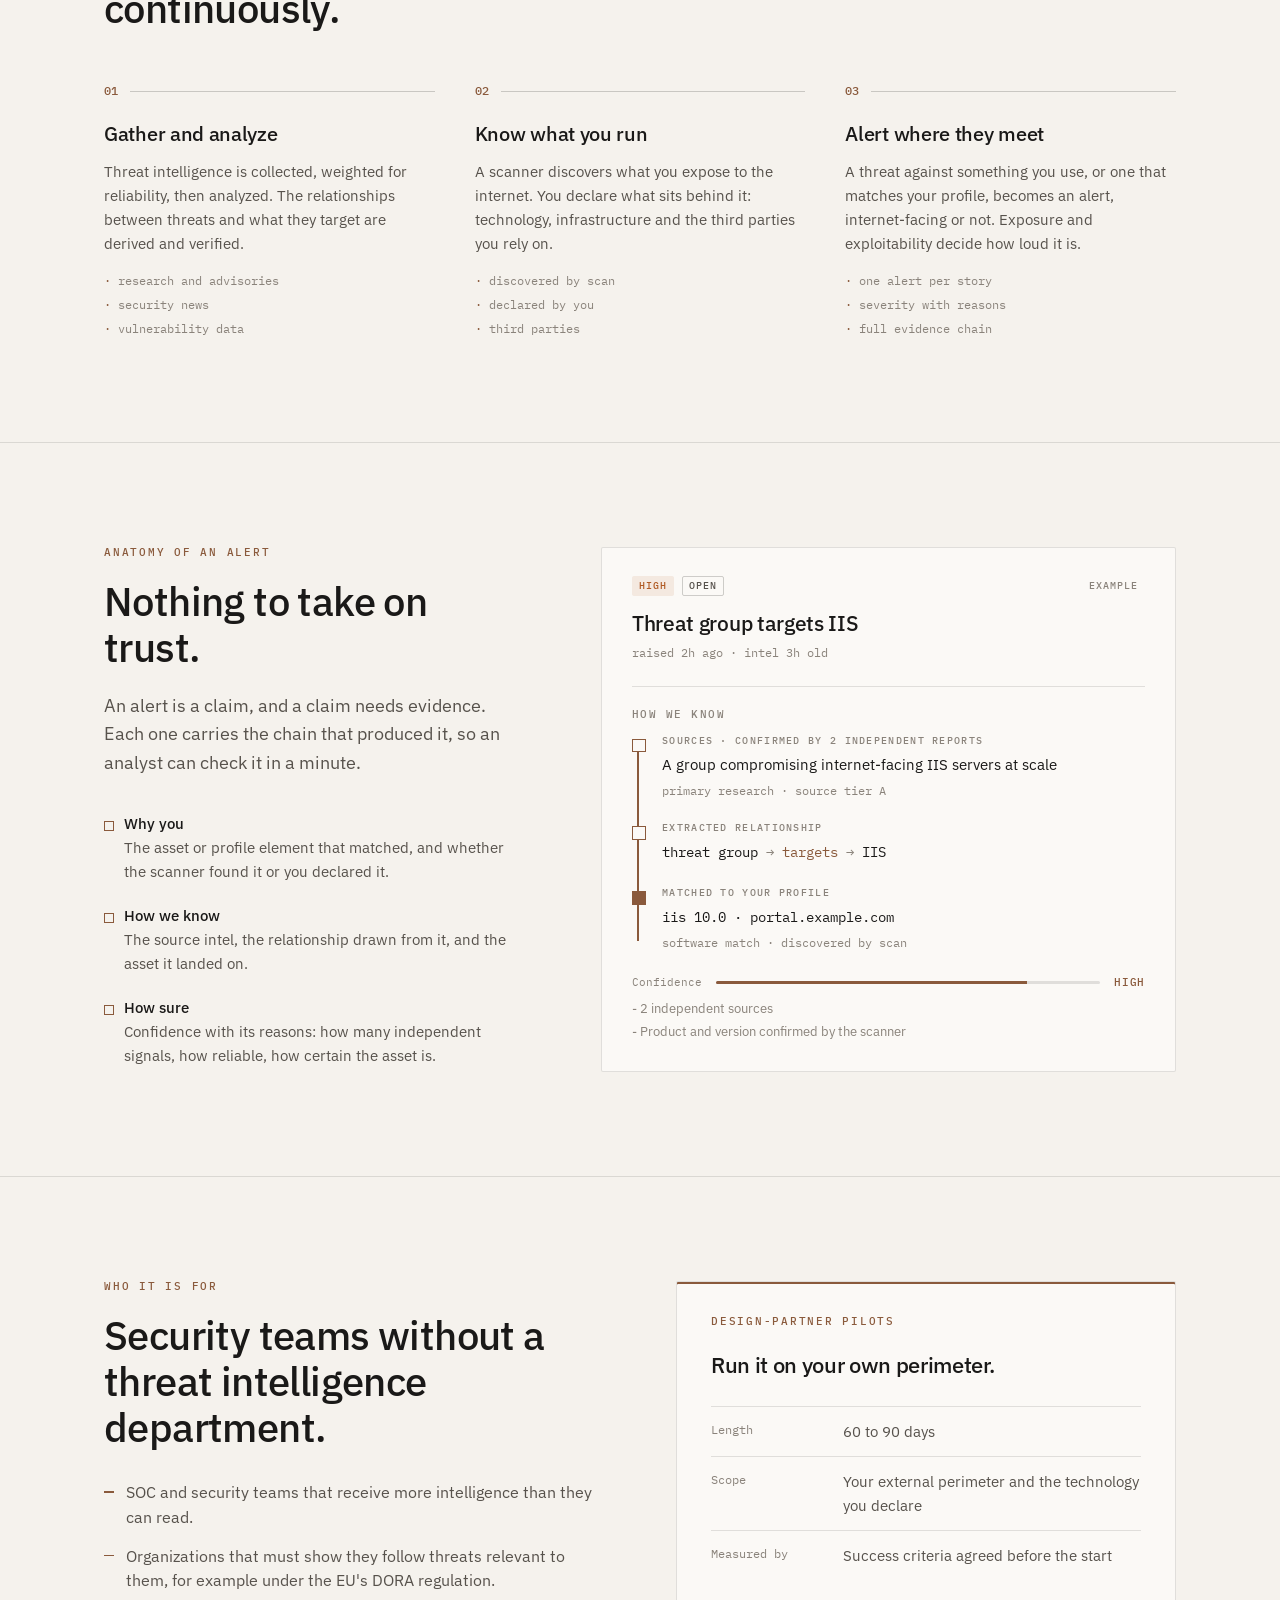
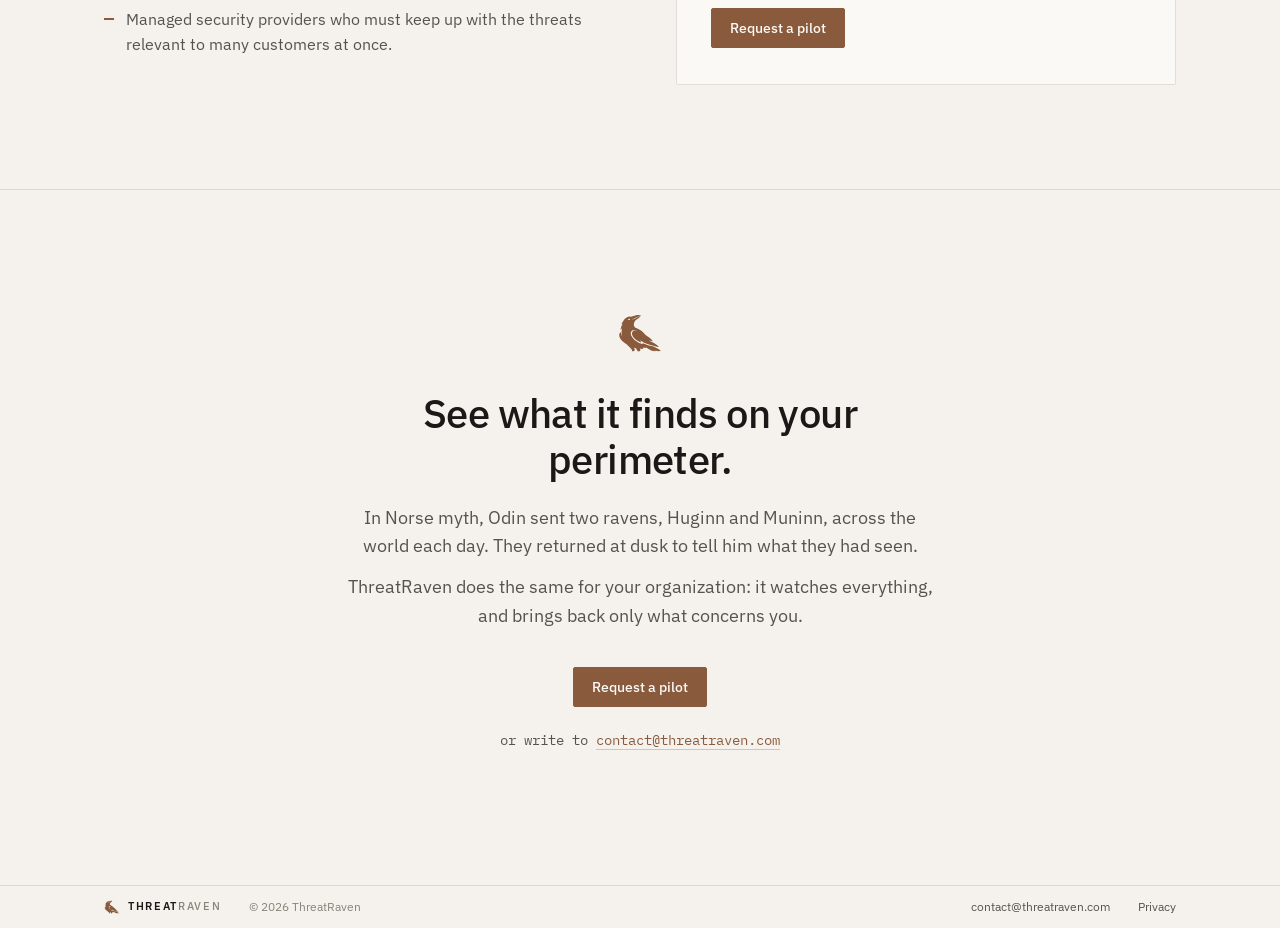
==== commit ff357eb8: "Website: pilot card without paperwork, top-bar links land where expected, shorter privacy page Co-Au" ====
--- a/index.html
+++ b/index.html
@@ -38,7 +38,7 @@
       <a href="#how">How it works</a>
       <a href="#alert">An alert</a>
       <a href="#who">Who it is for</a>
-      <a href="#pilot">Pilots</a>
+      <a href="#contact">Pilots</a>
     </nav>
     <div class="tools">
       <button class="iconbtn" id="theme" type="button" aria-label="Switch between light and dark theme">
@@ -163,7 +163,6 @@
         <div><dt>Length</dt><dd>60 to 90 days</dd></div>
         <div><dt>Scope</dt><dd>Your external perimeter and the technology you declare</dd></div>
         <div><dt>Measured by</dt><dd>Success criteria agreed before the start</dd></div>
-        <div><dt>Paperwork</dt><dd>Mutual NDA, pilot agreement and written authorization to scan</dd></div>
       </dl>
       <a class="btn" href="mailto:contact@threatraven.com?subject=ThreatRaven%20pilot">Request a pilot</a>
     </div>
--- a/styles.css
+++ b/styles.css
@@ -36,6 +36,9 @@
 
 * { box-sizing: border-box; }
 html { scroll-behavior: smooth; scroll-padding-top: 76px; }
+/* where the top-bar links land: the alert a little further down, Pilots at the very end of the page */
+#alert { scroll-margin-top: -56px; }
+#contact { scroll-margin-top: -400px; }
 body { margin: 0; background: var(--bg); color: var(--text); font-family: var(--sans);
   font-size: 16px; line-height: 1.6; -webkit-font-smoothing: antialiased;
   transition: background-color .25s ease, color .25s ease; }
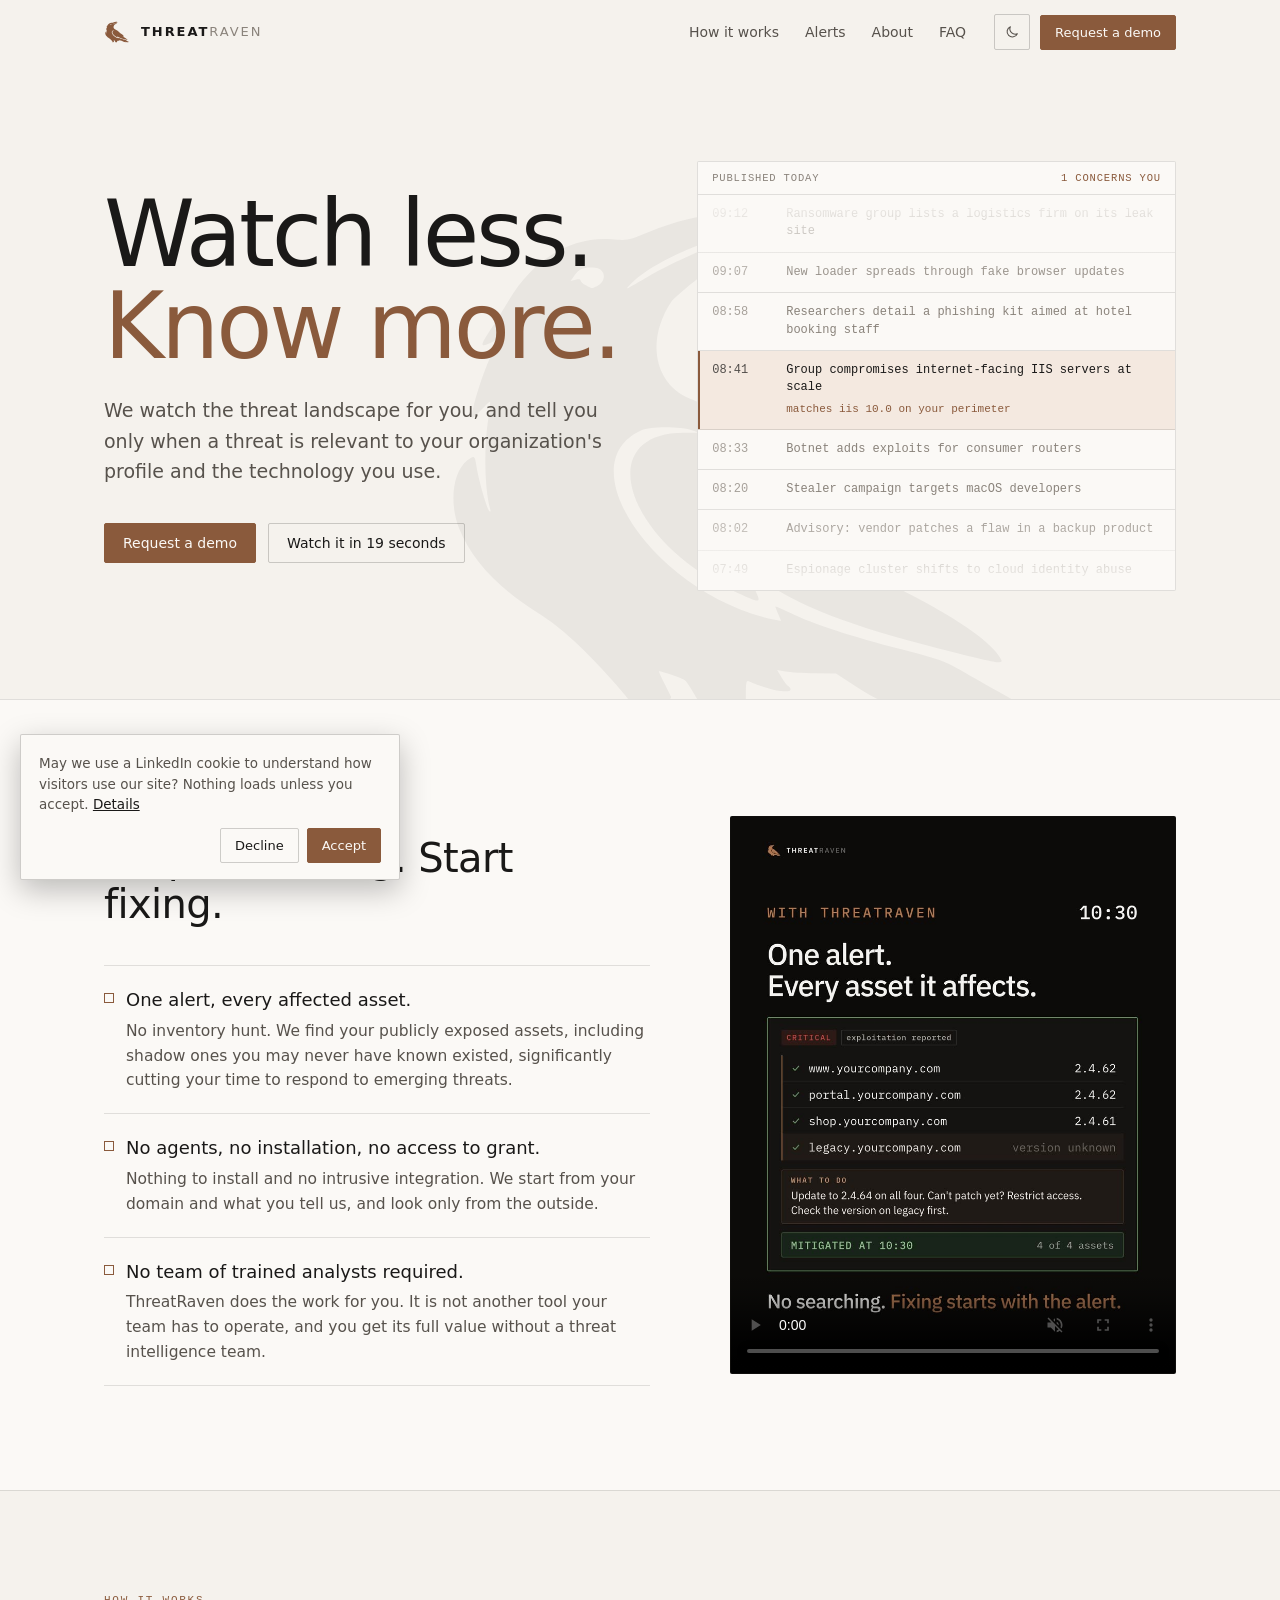
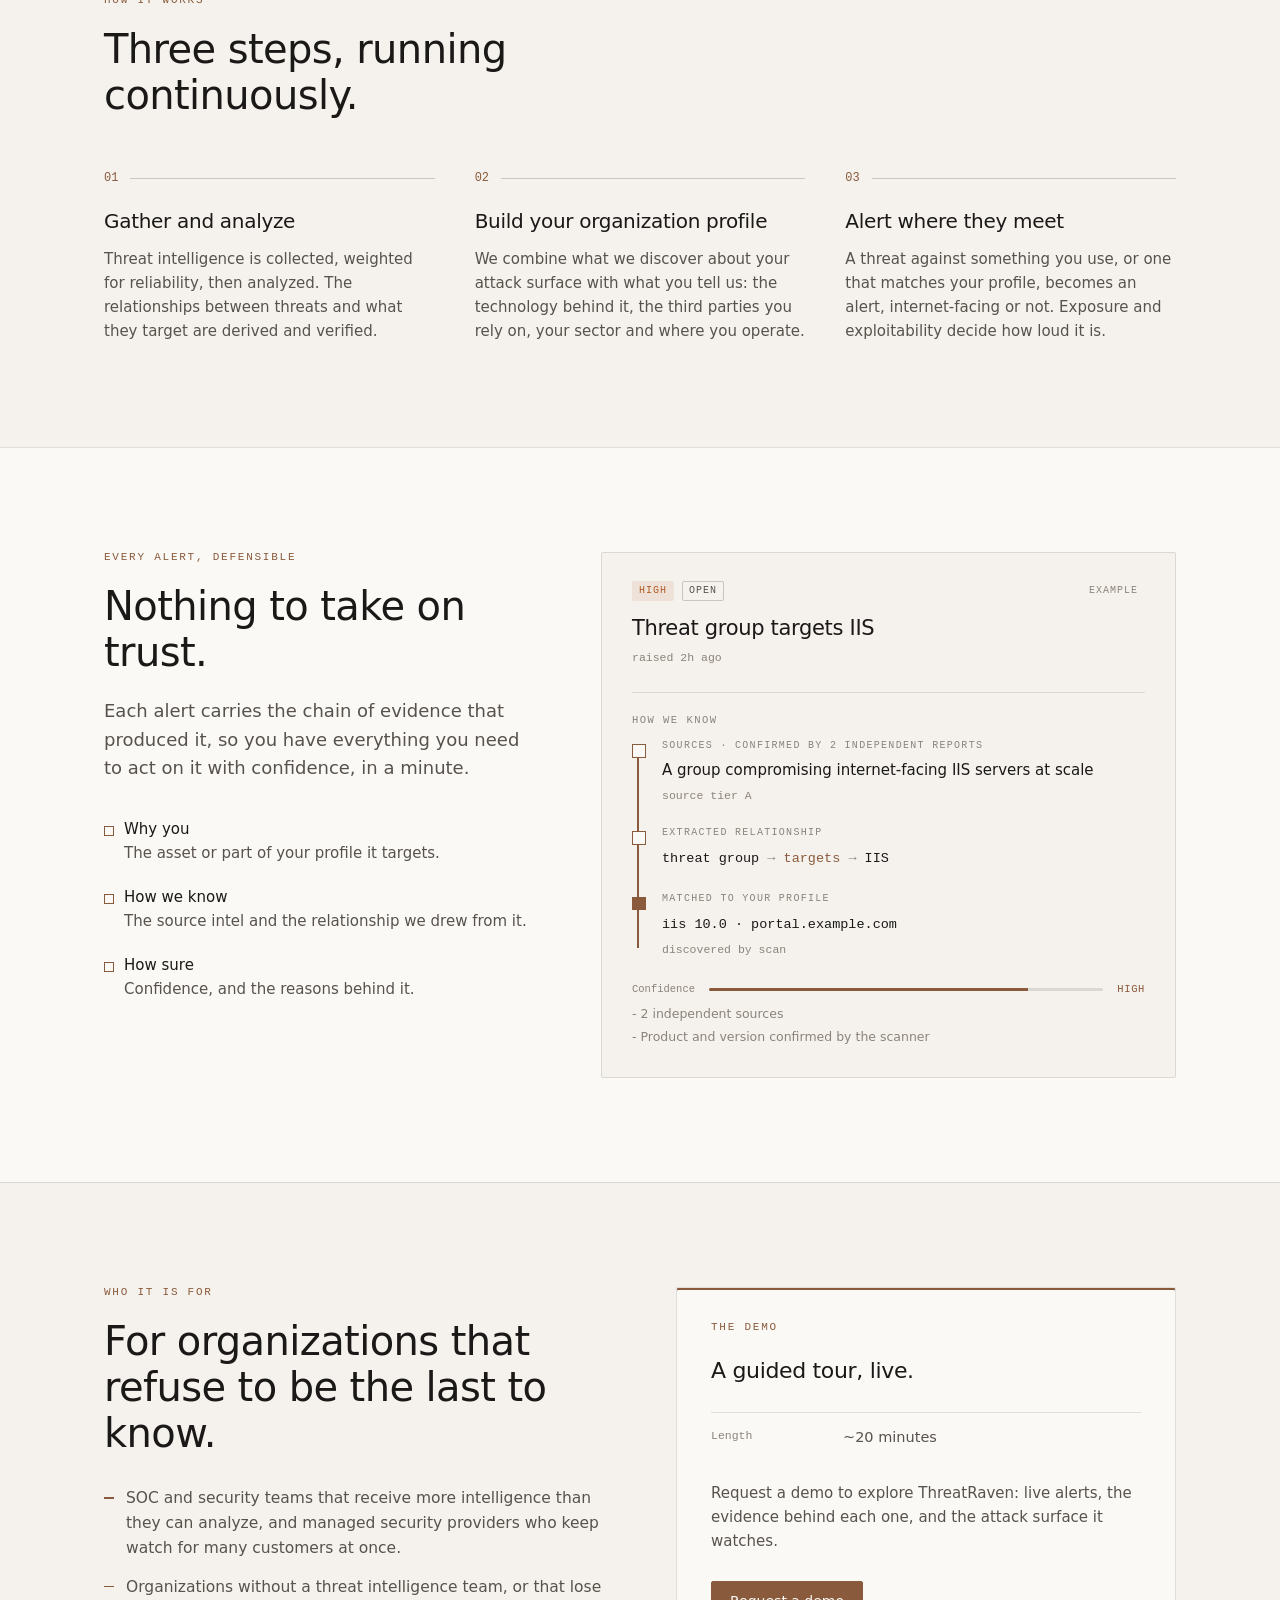
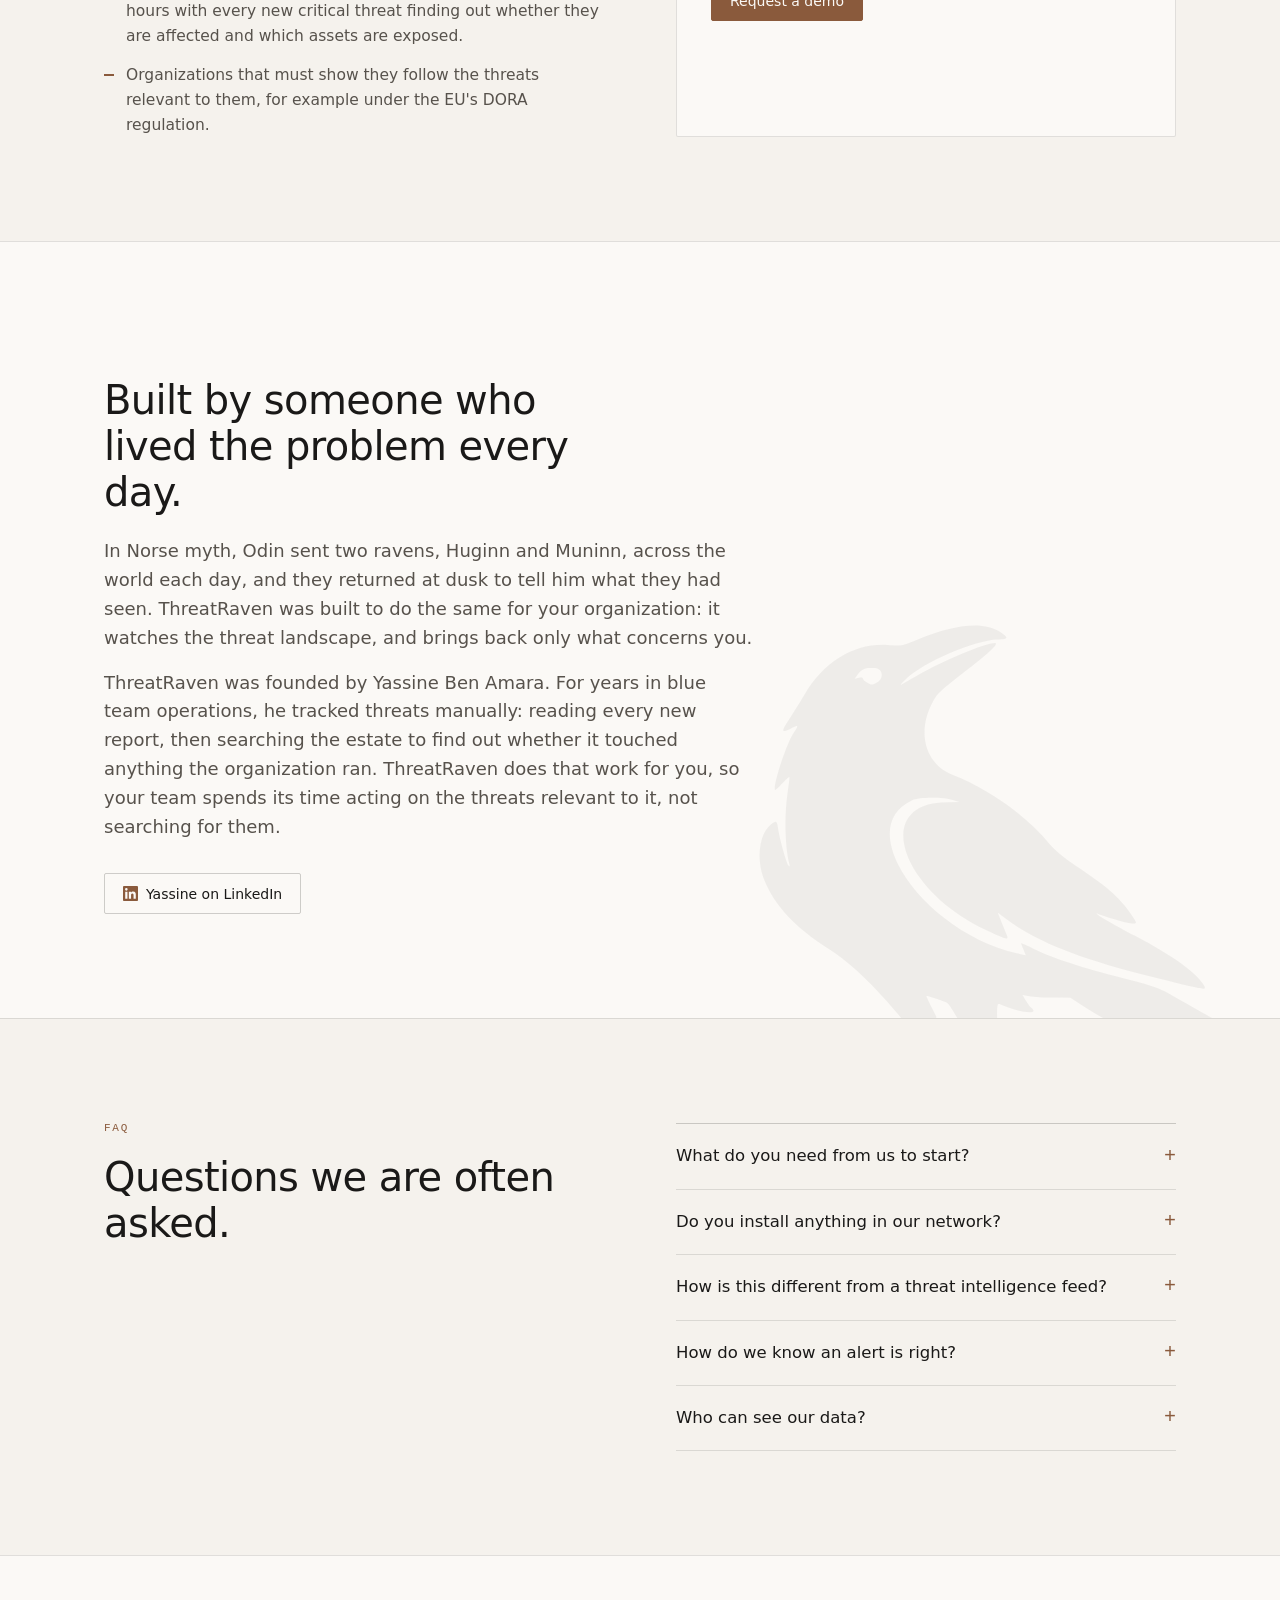
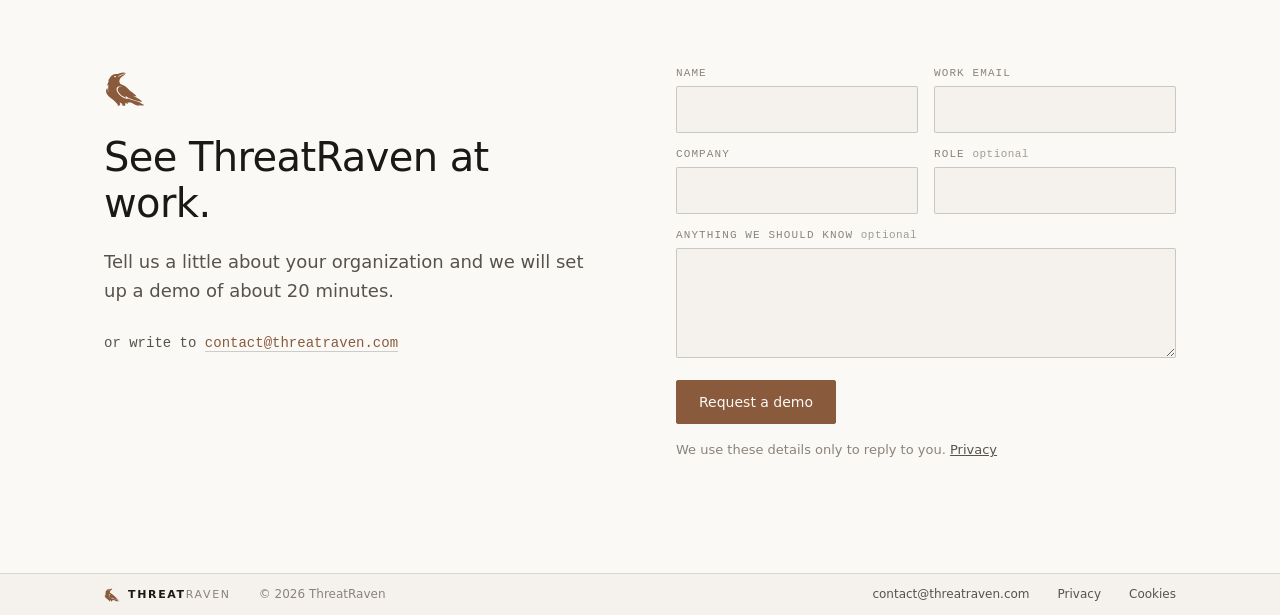
==== commit cc723a12: "Website rework: one demo request, video, FAQ, About, consent-gated insights - New hero copy, the 19-" ====
--- a/index.html
+++ b/index.html
@@ -3,13 +3,15 @@
 <head>
 <meta charset="utf-8">
 <meta name="viewport" content="width=device-width, initial-scale=1">
-<title>ThreatRaven: threat intelligence that is about you</title>
-<meta name="description" content="ThreatRaven connects current threat intelligence to your organization's own profile, and every alert carries its chain of evidence.">
+<meta http-equiv="Content-Security-Policy" content="default-src 'self'; script-src 'self' 'sha256-8JlPd6OhyD+6R4JTJSr74ZzP5qvsBuT57lNRySjTGb4=' https://snap.licdn.com; style-src 'self' 'unsafe-inline' https://fonts.googleapis.com; font-src https://fonts.gstatic.com; img-src 'self' data: https://px.ads.linkedin.com https://*.linkedin.com https://*.licdn.com; connect-src 'self' https://api.web3forms.com https://px.ads.linkedin.com https://*.linkedin.com https://*.licdn.com; media-src 'self'; form-action https://api.web3forms.com; base-uri 'self'; object-src 'none'">
+<meta name="referrer" content="strict-origin-when-cross-origin">
+<title>ThreatRaven: Watch less. Know more.</title>
+<meta name="description" content="ThreatRaven watches the threat landscape for you and tells you only when a threat is relevant to your organization's profile and the technology you use.">
 <link rel="canonical" href="https://threatraven.com/">
 <meta property="og:type" content="website">
 <meta property="og:site_name" content="ThreatRaven">
-<meta property="og:title" content="ThreatRaven: threat intelligence that is about you">
-<meta property="og:description" content="ThreatRaven connects current threat intelligence to your organization's own profile, and every alert carries its chain of evidence.">
+<meta property="og:title" content="ThreatRaven: Watch less. Know more.">
+<meta property="og:description" content="ThreatRaven watches the threat landscape for you and tells you only when a threat is relevant to your organization's profile and the technology you use.">
 <meta property="og:url" content="https://threatraven.com/">
 <meta property="og:image" content="https://threatraven.com/og-image.png">
 <meta name="twitter:card" content="summary">
@@ -27,7 +29,7 @@
 </script>
 </head>
 <body>
-<svg width="0" height="0" style="position:absolute" aria-hidden="true"><symbol id="raven" viewBox="0 0 100 100"><path fill="currentColor" d="M32.24 89.74C32.24 89.67 32.43 89.17 32.66 88.62C33.20 87.33 33.13 87.21 29.51 83.09C25.54 78.57 21.43 74.84 18.31 72.92C11.89 68.95 7.70 64.47 5.76 59.49C4.22 55.55 4.83 50.73 7.08 48.96C8.15 48.11 8.27 48.18 8.49 49.78C8.76 51.70 10.12 56.50 10.50 56.87C10.72 57.07 10.76 56.97 10.65 56.57C9.80 53.56 9.64 47.23 10.30 42.86C10.55 41.23 10.70 39.85 10.64 39.80C10.58 39.74 9.97 40.31 9.27 41.06C8.57 41.82 7.96 42.38 7.90 42.33C7.37 41.80 9.95 33.73 11.36 31.51C12.49 29.74 12.48 29.74 10.90 30.51C9.04 31.41 9.01 31.13 10.67 28.61C11.46 27.41 12.78 25.29 13.60 23.91C17.36 17.51 23.31 13.99 29.59 14.43C32.21 14.62 32.25 14.61 35.44 13.30C42.76 10.31 48.18 9.87 51.35 12.01C52.89 13.06 52.76 13.32 50.71 13.38C46.36 13.50 36.56 17.70 33.13 20.91C32.23 21.75 31.83 22.25 32.24 22.02C32.65 21.78 33.99 21.01 35.22 20.30C40.14 17.44 48.35 14.01 50.19 14.04C51.13 14.06 48.79 16.23 43.43 20.30C41.30 21.93 39.26 23.70 38.91 24.24C34.93 30.29 36.34 37.14 42.00 39.37C49.12 42.17 55.99 47.07 60.69 52.69C61.72 53.92 63.38 55.28 66.04 57.08C72.29 61.29 74.33 63.13 76.82 66.86C77.09 67.26 77.31 67.71 77.31 67.85C77.31 68.33 73.86 67.51 70.00 66.13C68.71 65.67 72.63 67.99 77.13 70.35C84.38 74.15 89.17 77.61 90.42 79.96C90.92 80.88 90.56 80.82 80.71 78.34C66.41 74.75 57.93 71.38 52.15 66.98L50.73 65.90 L51.31 67.35C51.63 68.15 52.10 69.30 52.35 69.90C52.95 71.29 52.70 71.24 48.43 69.24C31.73 61.38 26.59 44.73 40.85 44.64L43.34 44.63 L42.04 44.22C40.17 43.63 35.64 43.65 34.29 44.26C22.42 49.63 36.82 70.09 55.14 73.88L56.11 74.07 L55.67 73.02C55.42 72.44 55.22 71.89 55.22 71.80C55.22 71.71 56.33 72.19 57.69 72.87C60.92 74.50 67.36 76.60 74.90 78.49C79.11 79.54 81.56 80.32 82.81 81.00C84.70 82.02 93.23 86.87 94.75 87.78L95.61 88.30 L94.60 88.85C92.74 89.86 87.60 89.64 84.63 88.41C83.31 87.87 82.04 87.35 81.79 87.26C81.54 87.17 81.95 87.64 82.69 88.31C83.79 89.31 83.92 89.53 83.43 89.57C78.88 89.87 73.65 88.08 67.56 84.13L64.69 82.27 L61.38 82.23C59.55 82.21 57.48 82.08 56.78 81.95L55.49 81.71 L56.12 82.77C56.47 83.36 56.94 83.99 57.18 84.19C58.93 85.64 54.79 85.16 51.04 83.48C50.66 83.31 50.60 83.69 50.60 86.04C50.60 89.98 50.71 89.85 47.36 89.85L44.54 89.85 L44.34 89.03C44.11 88.10 41.65 83.78 41.11 83.35C40.69 83.02 37.01 81.77 37.01 81.95C37.01 82.02 37.45 82.96 37.98 84.03L38.94 85.98 L38.40 86.98C37.15 89.30 36.34 89.85 34.20 89.85C33.12 89.85 32.24 89.80 32.24 89.74ZM27.31 21.74C28.91 21.01 28.73 19.00 27.04 18.86C25.35 18.72 24.60 18.99 23.87 20.01L23.22 20.92 L24.00 20.73C24.48 20.61 24.78 20.66 24.78 20.85C24.78 21.03 25.15 21.38 25.60 21.62C26.60 22.17 26.40 22.15 27.31 21.74Z"/></symbol></svg>
+<svg width="0" height="0" style="position:absolute" aria-hidden="true"><symbol id="raven" viewBox="0 0 100 100"><path fill="currentColor" d="M32.24 89.74C32.24 89.67 32.43 89.17 32.66 88.62C33.20 87.33 33.13 87.21 29.51 83.09C25.54 78.57 21.43 74.84 18.31 72.92C11.89 68.95 7.70 64.47 5.76 59.49C4.22 55.55 4.83 50.73 7.08 48.96C8.15 48.11 8.27 48.18 8.49 49.78C8.76 51.70 10.12 56.50 10.50 56.87C10.72 57.07 10.76 56.97 10.65 56.57C9.80 53.56 9.64 47.23 10.30 42.86C10.55 41.23 10.70 39.85 10.64 39.80C10.58 39.74 9.97 40.31 9.27 41.06C8.57 41.82 7.96 42.38 7.90 42.33C7.37 41.80 9.95 33.73 11.36 31.51C12.49 29.74 12.48 29.74 10.90 30.51C9.04 31.41 9.01 31.13 10.67 28.61C11.46 27.41 12.78 25.29 13.60 23.91C17.36 17.51 23.31 13.99 29.59 14.43C32.21 14.62 32.25 14.61 35.44 13.30C42.76 10.31 48.18 9.87 51.35 12.01C52.89 13.06 52.76 13.32 50.71 13.38C46.36 13.50 36.56 17.70 33.13 20.91C32.23 21.75 31.83 22.25 32.24 22.02C32.65 21.78 33.99 21.01 35.22 20.30C40.14 17.44 48.35 14.01 50.19 14.04C51.13 14.06 48.79 16.23 43.43 20.30C41.30 21.93 39.26 23.70 38.91 24.24C34.93 30.29 36.34 37.14 42.00 39.37C49.12 42.17 55.99 47.07 60.69 52.69C61.72 53.92 63.38 55.28 66.04 57.08C72.29 61.29 74.33 63.13 76.82 66.86C77.09 67.26 77.31 67.71 77.31 67.85C77.31 68.33 73.86 67.51 70.00 66.13C68.71 65.67 72.63 67.99 77.13 70.35C84.38 74.15 89.17 77.61 90.42 79.96C90.92 80.88 90.56 80.82 80.71 78.34C66.41 74.75 57.93 71.38 52.15 66.98L50.73 65.90 L51.31 67.35C51.63 68.15 52.10 69.30 52.35 69.90C52.95 71.29 52.70 71.24 48.43 69.24C31.73 61.38 26.59 44.73 40.85 44.64L43.34 44.63 L42.04 44.22C40.17 43.63 35.64 43.65 34.29 44.26C22.42 49.63 36.82 70.09 55.14 73.88L56.11 74.07 L55.67 73.02C55.42 72.44 55.22 71.89 55.22 71.80C55.22 71.71 56.33 72.19 57.69 72.87C60.92 74.50 67.36 76.60 74.90 78.49C79.11 79.54 81.56 80.32 82.81 81.00C84.70 82.02 93.23 86.87 94.75 87.78L95.61 88.30 L94.60 88.85C92.74 89.86 87.60 89.64 84.63 88.41C83.31 87.87 82.04 87.35 81.79 87.26C81.54 87.17 81.95 87.64 82.69 88.31C83.79 89.31 83.92 89.53 83.43 89.57C78.88 89.87 73.65 88.08 67.56 84.13L64.69 82.27 L61.38 82.23C59.55 82.21 57.48 82.08 56.78 81.95L55.49 81.71 L56.12 82.77C56.47 83.36 56.94 83.99 57.18 84.19C58.93 85.64 54.79 85.16 51.04 83.48C50.66 83.31 50.60 83.69 50.60 86.04C50.60 89.98 50.71 89.85 47.36 89.85L44.54 89.85 L44.34 89.03C44.11 88.10 41.65 83.78 41.11 83.35C40.69 83.02 37.01 81.77 37.01 81.95C37.01 82.02 37.45 82.96 37.98 84.03L38.94 85.98 L38.40 86.98C37.15 89.30 36.34 89.85 34.20 89.85C33.12 89.85 32.24 89.80 32.24 89.74ZM27.31 21.74C28.91 21.01 28.73 19.00 27.04 18.86C25.35 18.72 24.60 18.99 23.87 20.01L23.22 20.92 L24.00 20.73C24.48 20.61 24.78 20.66 24.78 20.85C24.78 21.03 25.15 21.38 25.60 21.62C26.60 22.17 26.40 22.15 27.31 21.74Z"/></symbol><symbol id="linkedin" viewBox="0 0 24 24"><path fill="currentColor" d="M20.45 20.45h-3.56v-5.57c0-1.33-.02-3.04-1.85-3.04-1.85 0-2.14 1.45-2.14 2.94v5.67H9.35V9h3.41v1.56h.05c.48-.9 1.64-1.85 3.37-1.85 3.6 0 4.27 2.37 4.27 5.46v6.28zM5.34 7.43a2.06 2.06 0 1 1 0-4.13 2.06 2.06 0 0 1 0 4.13zM7.12 20.45H3.56V9h3.56v11.45zM22.22 0H1.77C.79 0 0 .77 0 1.73v20.54C0 23.23.79 24 1.77 24h20.45c.98 0 1.78-.77 1.78-1.73V1.73C24 .77 23.2 0 22.22 0z"/></symbol></svg>
 <header class="topbar" id="top">
   <div class="wrap">
     <a class="brand" href="./" aria-label="ThreatRaven home">
@@ -36,30 +38,30 @@
     </a>
     <nav class="nav" aria-label="Sections">
       <a href="#how">How it works</a>
-      <a href="#alert">An alert</a>
-      <a href="#who">Who it is for</a>
-      <a href="#contact">Pilots</a>
+      <a href="#alert">Alerts</a>
+      <a href="#about">About</a>
+      <a href="#faq">FAQ</a>
     </nav>
     <div class="tools">
       <button class="iconbtn" id="theme" type="button" aria-label="Switch between light and dark theme">
         <svg class="moon" viewBox="0 0 24 24" fill="none" stroke="currentColor" stroke-width="1.6" stroke-linecap="round" stroke-linejoin="round" aria-hidden="true"><path d="M20 14.5A8 8 0 0 1 9.5 4a8 8 0 1 0 10.5 10.5Z"/></svg>
         <svg class="sun" viewBox="0 0 24 24" fill="none" stroke="currentColor" stroke-width="1.6" stroke-linecap="round" aria-hidden="true"><circle cx="12" cy="12" r="4"/><path d="M12 2v2M12 20v2M2 12h2M20 12h2M4.9 4.9l1.4 1.4M17.7 17.7l1.4 1.4M4.9 19.1l1.4-1.4M17.7 6.3l1.4-1.4"/></svg>
       </button>
-      <a class="btn small" href="mailto:contact@threatraven.com?subject=ThreatRaven%20pilot">Request a pilot</a>
+      <a class="btn small" href="#demo">Request a demo</a>
     </div>
   </div>
 </header>
 <main>
 
 <section class="hero">
-  <div class="wrap">
-    <div>
-      <p class="eyebrow reveal">Threat intelligence platform</p>
-      <h1 class="reveal" style="--d:.06s">Threat intelligence that is <em>about you</em>.</h1>
-      <p class="lede reveal" style="--d:.14s">ThreatRaven analyzes the threat signals your team has no time to analyze, maps your organization's full profile, and alerts only where the two meet. Every alert carries its chain of evidence.</p>
-      <div class="cta reveal" style="--d:.22s">
-        <a class="btn" href="mailto:contact@threatraven.com?subject=ThreatRaven%20pilot">Request a pilot</a>
-        <a class="btn ghost" href="#how">See how it works</a>
+  <svg class="bgraven" aria-hidden="true"><use href="#raven"/></svg>
+  <div class="wrap">
+    <div>
+      <h1 class="reveal"><span>Watch less.</span> <em>Know more.</em></h1>
+      <p class="lede reveal" style="--d:.12s">We watch the threat landscape for you, and tell you only when a threat is relevant to your organization's profile and the technology you use.</p>
+      <div class="cta reveal" style="--d:.2s">
+        <a class="btn" href="#demo">Request a demo</a>
+        <a class="btn ghost" href="#video">Watch it in 19 seconds</a>
       </div>
     </div>
     <div class="feed reveal" style="--d:.2s" aria-label="Illustration: a stream of threat reports, one of which matches your organization">
@@ -92,15 +94,21 @@
   </div>
 </section>
 
-<section id="problem">
-  <div class="wrap">
-    <p class="eyebrow reveal">The gap</p>
-    <h2 class="reveal">Two kinds of tools, and the question neither answers.</h2>
-    <p class="lede reveal">Which of today's threats concern the systems we actually run? Answering that takes an analyst who reads everything and knows the estate by heart. Most teams do not have one.</p>
-    <div class="split reveal">
-      <div><span class="tag">Intelligence feeds</span><h3>Everything, for everyone</h3><p>Thousands of reports and indicators, the same for every subscriber. Deciding what matters to you is left to your team.</p></div>
-      <div><span class="tag">Attack surface scanners</span><h3>Exposure without context</h3><p>A list of what you expose to the internet, with no word on who is attacking that kind of system this week.</p></div>
-      <div><span class="tag">ThreatRaven</span><h3>The link between the two</h3><p>Current threats matched to your organization's profile, with the intelligence, the relationship drawn from it and the asset shown side by side.</p></div>
+<section class="alt" id="video">
+  <div class="wrap film">
+    <div>
+      <p class="eyebrow reveal">Hours of searching vs one alert</p>
+      <h2 class="reveal">Stop searching. Start fixing.</h2>
+      <ul class="gains">
+        <li class="reveal"><b>One alert, every affected asset.</b>No inventory hunt. We find your publicly exposed assets, including shadow ones you may never have known existed, significantly cutting your time to respond to emerging threats.</li>
+        <li class="reveal" style="--d:.08s"><b>No agents, no installation, no access to grant.</b>Nothing to install and no intrusive integration. We start from your domain and what you tell us, and look only from the outside.</li>
+        <li class="reveal" style="--d:.16s"><b>No team of trained analysts required.</b>ThreatRaven does the work for you. It is not another tool your team has to operate, and you get its full value without a threat intelligence team.</li>
+      </ul>
+    </div>
+    <div class="player reveal" style="--d:.1s">
+      <video id="film" muted loop playsinline preload="metadata" poster="media/two-mornings-poster.jpg" aria-label="A 19-second film: the same critical threat, handled with hours of searching, then with one ThreatRaven alert">
+        <source src="media/two-mornings.mp4" type="video/mp4">
+      </video>
     </div>
   </div>
 </section>
@@ -110,34 +118,34 @@
     <p class="eyebrow reveal">How it works</p>
     <h2 class="reveal">Three steps, running continuously.</h2>
     <div class="steps">
-      <div class="step reveal"><h3>Gather and analyze</h3><p>Threat intelligence is collected, weighted for reliability, then analyzed. The relationships between threats and what they target are derived and verified.</p><ul><li>research and advisories</li><li>security news</li><li>vulnerability data</li></ul></div>
-      <div class="step reveal" style="--d:.1s"><h3>Know what you run</h3><p>A scanner discovers what you expose to the internet. You declare what sits behind it: technology, infrastructure and the third parties you rely on.</p><ul><li>discovered by scan</li><li>declared by you</li><li>third parties</li></ul></div>
-      <div class="step reveal" style="--d:.2s"><h3>Alert where they meet</h3><p>A threat against something you use, or one that matches your profile, becomes an alert, internet-facing or not. Exposure and exploitability decide how loud it is.</p><ul><li>one alert per story</li><li>severity with reasons</li><li>full evidence chain</li></ul></div>
-    </div>
-  </div>
-</section>
-
-<section class="anatomy" id="alert">
-  <div class="wrap">
-    <div>
-      <p class="eyebrow reveal">Anatomy of an alert</p>
+      <div class="step reveal"><h3>Gather and analyze</h3><p>Threat intelligence is collected, weighted for reliability, then analyzed. The relationships between threats and what they target are derived and verified.</p></div>
+      <div class="step reveal" style="--d:.1s"><h3>Build your organization profile</h3><p>We combine what we discover about your attack surface with what you tell us: the technology behind it, the third parties you rely on, your sector and where you operate.</p></div>
+      <div class="step reveal" style="--d:.2s"><h3>Alert where they meet</h3><p>A threat against something you use, or one that matches your profile, becomes an alert, internet-facing or not. Exposure and exploitability decide how loud it is.</p></div>
+    </div>
+  </div>
+</section>
+
+<section class="anatomy alt" id="alert">
+  <div class="wrap">
+    <div>
+      <p class="eyebrow reveal">Every alert, defensible</p>
       <h2 class="reveal">Nothing to take on trust.</h2>
-      <p class="lede reveal">An alert is a claim, and a claim needs evidence. Each one carries the chain that produced it, so an analyst can check it in a minute.</p>
+      <p class="lede reveal">Each alert carries the chain of evidence that produced it, so you have everything you need to act on it with confidence, in a minute.</p>
       <ul class="points">
-        <li class="reveal"><b>Why you</b>The asset or profile element that matched, and whether the scanner found it or you declared it.</li>
-        <li class="reveal" style="--d:.08s"><b>How we know</b>The source intel, the relationship drawn from it, and the asset it landed on.</li>
-        <li class="reveal" style="--d:.16s"><b>How sure</b>Confidence with its reasons: how many independent signals, how reliable, how certain the asset is.</li>
+        <li class="reveal"><b>Why you</b>The asset or part of your profile it targets.</li>
+        <li class="reveal" style="--d:.08s"><b>How we know</b>The source intel and the relationship we drew from it.</li>
+        <li class="reveal" style="--d:.16s"><b>How sure</b>Confidence, and the reasons behind it.</li>
       </ul>
     </div>
     <div class="alert reveal" style="--d:.1s">
       <div class="meta"><span class="pill sev">High</span><span class="pill st">Open</span><span class="pill ex">Example</span></div>
       <h3>Threat group targets IIS</h3>
-      <p class="sub">raised 2h ago · intel 3h old</p>
+      <p class="sub">raised 2h ago</p>
       <div class="sect">How we know</div>
       <div class="chain" id="chain">
-        <div class="node" style="--d:.25s"><div class="nlabel">Sources · confirmed by 2 independent reports</div><div class="nbody">A group compromising internet-facing IIS servers at scale</div><div class="nsrc">primary research · source tier A</div></div>
+        <div class="node" style="--d:.25s"><div class="nlabel">Sources · confirmed by 2 independent reports</div><div class="nbody">A group compromising internet-facing IIS servers at scale</div><div class="nsrc">source tier A</div></div>
         <div class="node" style="--d:.65s"><div class="nlabel">Extracted relationship</div><div class="nbody"><span class="mono">threat group <span class="arr">→</span> <span class="p">targets</span> <span class="arr">→</span> IIS</span></div></div>
-        <div class="node you" style="--d:1.05s"><div class="nlabel">Matched to your profile</div><div class="nbody"><span class="mono">iis 10.0 · portal.example.com</span></div><div class="nsrc">software match · discovered by scan</div></div>
+        <div class="node you" style="--d:1.05s"><div class="nlabel">Matched to your profile</div><div class="nbody"><span class="mono">iis 10.0 · portal.example.com</span></div><div class="nsrc">discovered by scan</div></div>
       </div>
       <div class="conf"><span>Confidence</span><span class="meter"><i></i></span><b>High</b></div>
       <ul class="why"><li>2 independent sources</li><li>Product and version confirmed by the scanner</li></ul>
@@ -149,34 +157,79 @@
   <div class="wrap cols">
     <div>
       <p class="eyebrow reveal">Who it is for</p>
-      <h2 class="reveal">Security teams without a threat intelligence department.</h2>
+      <h2 class="reveal">For organizations that refuse to be the last to know.</h2>
       <ul class="plain">
-        <li class="reveal">SOC and security teams that receive more intelligence than they can read.</li>
-        <li class="reveal" style="--d:.08s">Organizations that must show they follow threats relevant to them, for example under the EU's DORA regulation.</li>
-        <li class="reveal" style="--d:.16s">Managed security providers who must keep up with the threats relevant to many customers at once.</li>
+        <li class="reveal">SOC and security teams that receive more intelligence than they can analyze, and managed security providers who keep watch for many customers at once.</li>
+        <li class="reveal" style="--d:.08s">Organizations without a threat intelligence team, or that lose hours with every new critical threat finding out whether they are affected and which assets are exposed.</li>
+        <li class="reveal" style="--d:.16s">Organizations that must show they follow the threats relevant to them, for example under the EU's DORA regulation.</li>
       </ul>
     </div>
-    <div class="pilot reveal" id="pilot" style="--d:.1s">
-      <p class="eyebrow">Design-partner pilots</p>
-      <h3>Run it on your own perimeter.</h3>
+    <div class="pilot reveal" style="--d:.1s">
+      <p class="eyebrow">The demo</p>
+      <h3>A guided tour, live.</h3>
       <dl>
-        <div><dt>Length</dt><dd>60 to 90 days</dd></div>
-        <div><dt>Scope</dt><dd>Your external perimeter and the technology you declare</dd></div>
-        <div><dt>Measured by</dt><dd>Success criteria agreed before the start</dd></div>
+        <div><dt>Length</dt><dd>~20 minutes</dd></div>
       </dl>
-      <a class="btn" href="mailto:contact@threatraven.com?subject=ThreatRaven%20pilot">Request a pilot</a>
-    </div>
-  </div>
-</section>
-
-<section class="contact" id="contact">
-  <div class="wrap">
-    <svg class="mark reveal" aria-hidden="true"><use href="#raven"/></svg>
-    <h2 class="reveal">See what it finds on your perimeter.</h2>
-    <p class="lede reveal">In Norse myth, Odin sent two ravens, Huginn and Muninn, across the world each day. They returned at dusk to tell him what they had seen.</p>
-    <p class="lede reveal" style="--d:.08s">ThreatRaven does the same for your organization: it watches everything, and brings back only what concerns you.</p>
-    <div class="cta reveal"><a class="btn" href="mailto:contact@threatraven.com?subject=ThreatRaven%20pilot">Request a pilot</a></div>
-    <p class="mail reveal">or write to <a href="mailto:contact@threatraven.com">contact@threatraven.com</a></p>
+      <p class="pnote">Request a demo to explore ThreatRaven: live alerts, the evidence behind each one, and the attack surface it watches.</p>
+      <a class="btn" href="#demo">Request a demo</a>
+    </div>
+  </div>
+</section>
+
+<section class="about alt" id="about">
+  <svg class="bgraven" aria-hidden="true"><use href="#raven"/></svg>
+  <div class="wrap">
+    <p class="eyebrow reveal">About</p>
+    <h2 class="reveal">Built by someone who lived the problem every day.</h2>
+    <div class="story">
+      <p class="lede reveal">In Norse myth, Odin sent two ravens, Huginn and Muninn, across the world each day, and they returned at dusk to tell him what they had seen. ThreatRaven was built to do the same for your organization: it watches the threat landscape, and brings back only what concerns you.</p>
+      <p class="lede reveal" style="--d:.08s">ThreatRaven was founded by Yassine Ben Amara. For years in blue team operations, he tracked threats manually: reading every new report, then searching the estate to find out whether it touched anything the organization ran. ThreatRaven does that work for you, so your team spends its time acting on the threats relevant to it, not searching for them.</p>
+      <a class="btn ghost li reveal" style="--d:.14s" href="https://www.linkedin.com/in/yassine-ben-amara-692010218" target="_blank" rel="noopener"><svg aria-hidden="true"><use href="#linkedin"/></svg>Yassine on LinkedIn</a>
+    </div>
+  </div>
+</section>
+
+<section id="faq">
+  <div class="wrap cols">
+    <div>
+      <p class="eyebrow reveal">FAQ</p>
+      <h2 class="reveal">Questions we are often asked.</h2>
+    </div>
+    <div class="faq reveal" style="--d:.08s">
+      <details><summary>What do you need from us to start?</summary><p>Your domain. You can also declare the technology you use internally and a few facts about your organization: where you operate, your sector and the third parties you rely on.</p></details>
+      <details><summary>Do you install anything in our network?</summary><p>No agents, no integration, no installation. We discover what your organization exposes to the internet from the outside, the way an attacker would see it, without stress testing, penetration testing or anything intrusive.</p></details>
+      <details><summary>How is this different from a threat intelligence feed?</summary><p>A feed sends every subscriber the same reports and leaves the matching to your team. ThreatRaven does the matching, so you only hear about threats that reach what you run.</p></details>
+      <details><summary>How do we know an alert is right?</summary><p>Every alert carries its evidence: the intelligence, the match, and the part of your organization it concerns, all on one view you can check in a minute.</p></details>
+      <details><summary>Who can see our data?</summary><p>Your team, and the ThreatRaven staff who run your service. Your profile and your alerts are never shared with other customers.</p></details>
+    </div>
+  </div>
+</section>
+
+<section class="demo alt" id="demo">
+  <div class="wrap cols">
+    <div>
+      <svg class="mark reveal" aria-hidden="true"><use href="#raven"/></svg>
+      <h2 class="reveal">See ThreatRaven at work.</h2>
+      <p class="lede reveal">Tell us a little about your organization and we will set up a demo of about 20 minutes.</p>
+      <p class="mail reveal">or write to <a href="mailto:contact@threatraven.com">contact@threatraven.com</a></p>
+    </div>
+    <form class="form reveal" id="demo-form" action="https://api.web3forms.com/submit" method="POST" style="--d:.08s">
+      <input type="hidden" name="access_key" value="f4d5d499-ed23-456a-b43a-4bf4b0087744">
+      <input type="hidden" name="subject" value="ThreatRaven: demo request">
+      <input type="hidden" name="from_name" value="threatraven.com">
+      <input type="checkbox" name="botcheck" class="trap" tabindex="-1" autocomplete="off" aria-hidden="true">
+      <div class="row">
+        <label><span>Name</span><input name="name" required autocomplete="name" maxlength="80"></label>
+        <label><span>Work email</span><input name="email" type="email" required autocomplete="email" maxlength="120"></label>
+      </div>
+      <div class="row">
+        <label><span>Company</span><input name="company" required autocomplete="organization" maxlength="100"></label>
+        <label><span>Role <i>optional</i></span><input name="role" autocomplete="organization-title" maxlength="80"></label>
+      </div>
+      <label><span>Anything we should know <i>optional</i></span><textarea name="message" rows="4" maxlength="2000"></textarea></label>
+      <button class="btn" type="submit">Request a demo</button>
+      <p class="note" id="form-note" role="status">We use these details only to reply to you. <a href="privacy.html">Privacy</a></p>
+    </form>
   </div>
 </section>
 
@@ -191,8 +244,13 @@
     <span class="sp"></span>
     <a href="mailto:contact@threatraven.com">contact@threatraven.com</a>
     <a href="privacy.html">Privacy</a>
+    <button class="linkbtn" type="button" data-cookie-settings>Cookies</button>
   </div>
 </footer>
+<div class="consent" id="consent" role="dialog" aria-live="polite" aria-label="Cookie choice" hidden>
+  <p>May we use a LinkedIn cookie to understand how visitors use our site? Nothing loads unless you accept. <a href="privacy.html#cookies">Details</a></p>
+  <div class="actions"><button class="btn small ghost" type="button" data-consent="no">Decline</button><button class="btn small" type="button" data-consent="yes">Accept</button></div>
+</div>
 <script src="script.js" defer></script>
 </body>
 </html>
--- a/styles.css
+++ b/styles.css
@@ -36,9 +36,6 @@
 
 * { box-sizing: border-box; }
 html { scroll-behavior: smooth; scroll-padding-top: 76px; }
-/* where the top-bar links land: the alert a little further down, Pilots at the very end of the page */
-#alert { scroll-margin-top: -56px; }
-#contact { scroll-margin-top: -400px; }
 body { margin: 0; background: var(--bg); color: var(--text); font-family: var(--sans);
   font-size: 16px; line-height: 1.6; -webkit-font-smoothing: antialiased;
   transition: background-color .25s ease, color .25s ease; }
@@ -92,18 +89,17 @@
 .reveal.in { opacity: 1; transform: none; }
 
 /* ---------- hero ---------- */
-.hero { border-top: 0; padding: 84px 0 96px; position: relative; overflow: hidden; }
+.hero { border-top: 0; padding: 96px 0 108px; position: relative; overflow: hidden; }
 .hero .wrap { display: grid; grid-template-columns: minmax(0, 1.05fr) minmax(0, .95fr); gap: 64px; align-items: center; }
-.hero h1 { font-size: clamp(38px, 5.4vw, 64px); line-height: 1.04; letter-spacing: -.028em; }
+.hero h1 { font-size: clamp(48px, 7.4vw, 92px); line-height: 1; letter-spacing: -.035em; }
+.hero h1 span, .hero h1 em { display: block; }
+.hero .wrap > div:first-child { position: relative; z-index: 1; }
 .hero h1 em { font-style: normal; color: var(--accent); }
 .hero .lede { font-size: 19px; }
 .cta { display: flex; gap: 12px; flex-wrap: wrap; margin-top: 36px; }
-.stage { display: inline-flex; align-items: center; gap: 9px; font: 400 12px/1 var(--mono); color: var(--text-3); margin-top: 30px; }
-.stage i { width: 6px; height: 6px; border-radius: 50%; background: var(--accent); animation: pulse 2.4s ease-in-out infinite; }
-@keyframes pulse { 0%, 100% { opacity: 1; box-shadow: 0 0 0 0 var(--focus); } 50% { opacity: .55; box-shadow: 0 0 0 6px transparent; } }
 
 /* the feed: everything published, and the one line that is about you */
-.feed { position: relative; height: 430px; border: 1px solid var(--border); background: var(--surface); border-radius: 2px; overflow: hidden; }
+.feed { position: relative; z-index: 1; height: 430px; border: 1px solid var(--border); background: var(--surface); border-radius: 2px; overflow: hidden; }
 .feed::before, .feed::after { content: ""; position: absolute; left: 0; right: 0; height: 90px; z-index: 2; pointer-events: none; }
 .feed::before { top: 33px; background: linear-gradient(var(--surface), transparent); }
 .feed::after { bottom: 0; background: linear-gradient(transparent, var(--surface)); }
@@ -118,15 +114,6 @@
 .line time { opacity: .75; }
 .line.hit { color: var(--text); background: var(--high-bg); box-shadow: inset 2px 0 0 var(--accent); }
 .line.hit small { display: block; margin-top: 5px; font-size: 11px; color: var(--accent); }
-
-/* ---------- problem ---------- */
-.split { display: grid; grid-template-columns: repeat(3, minmax(0, 1fr)); gap: 0; margin-top: 56px; border: 1px solid var(--border); border-radius: 2px; }
-.split > div { padding: 32px 30px 34px; border-right: 1px solid var(--border); }
-.split > div:last-child { border-right: 0; background: var(--surface); box-shadow: inset 0 2px 0 var(--accent); }
-.split h3 { font-size: 18px; margin-bottom: 10px; }
-.split p { margin: 0; color: var(--text-2); font-size: 15px; }
-.tag { font: 500 10.5px/1 var(--mono); letter-spacing: .12em; text-transform: uppercase; color: var(--text-3); margin-bottom: 18px; display: block; }
-.split > div:last-child .tag { color: var(--accent); }
 
 /* ---------- how it works ---------- */
 .steps { display: grid; grid-template-columns: repeat(3, minmax(0, 1fr)); gap: 40px; margin-top: 60px; counter-reset: step; }
@@ -175,13 +162,6 @@
 .why { list-style: none; margin: 10px 0 0; padding: 0; font-size: 12.5px; color: var(--text-3); display: grid; gap: 3px; }
 .why li::before { content: "- "; }
 
-/* ---------- what stays quiet ---------- */
-.quiet { display: grid; grid-template-columns: repeat(2, minmax(0, 1fr)); gap: 0 56px; margin-top: 52px; }
-.quiet div { display: grid; grid-template-columns: 22px 1fr; gap: 12px; padding: 20px 0; border-top: 1px solid var(--border); }
-.quiet svg { width: 16px; height: 16px; margin-top: 4px; color: var(--text-3); }
-.quiet b { font-weight: 500; display: block; }
-.quiet span { color: var(--text-2); font-size: 15px; }
-
 /* ---------- who it is for / pilots ---------- */
 .cols { display: grid; grid-template-columns: repeat(2, minmax(0, 1fr)); gap: 72px; }
 .plain { list-style: none; padding: 0; margin: 30px 0 0; display: grid; gap: 14px; color: var(--text-2); font-size: 15.5px; }
@@ -193,16 +173,10 @@
 .pilot dl div { display: grid; grid-template-columns: 118px 1fr; gap: 14px; padding: 13px 0; border-top: 1px solid var(--border); font-size: 14.5px; }
 .pilot dt { font: 400 11.5px/1.7 var(--mono); color: var(--text-3); }
 .pilot dd { margin: 0; color: var(--text-2); }
-
-/* ---------- contact + footer ---------- */
-.contact { text-align: center; padding: 120px 0; }
-.contact svg.mark { width: 46px; height: 46px; color: var(--accent); margin-bottom: 26px; }
-.contact h2 { margin: 0 auto; max-width: 20ch; }
-.contact .lede { margin-inline: auto; max-width: 54ch; }
-.contact .lede + .lede { margin-top: 12px; }
-.contact .cta { justify-content: center; }
-.mail { font-family: var(--mono); font-size: 14px; color: var(--text-2); margin-top: 22px; }
-.mail a { color: var(--accent); text-decoration: none; border-bottom: 1px solid var(--border-strong); }
+.pilot dl { margin-bottom: 18px; }
+.pilot .pnote { margin: 0 0 28px; color: var(--text-2); font-size: 15px; }
+
+/* ---------- footer ---------- */
 footer { border-top: 1px solid var(--border); padding: 11px 0 12px; font-size: 12px; color: var(--text-3); }
 footer .wordmark { font-size: 11px; }
 footer .brand { gap: 8px; }
@@ -215,20 +189,102 @@
 .legal h2 { font-size: 19px; margin: 34px 0 8px; max-width: none; }
 .legal p, .legal li { color: var(--text-2); font-size: 15.5px; }
 
+/* ---------- rhythm: chapters alternate between the ground and the surface ---------- */
+section.alt { background: var(--surface); }
+.alt .alert, .alt .form input, .alt .form textarea { background: var(--bg); }
+.bgraven { position: absolute; z-index: 0; pointer-events: none; color: var(--text); opacity: .03; }
+.hero .bgraven { width: 640px; height: 640px; left: 33%; top: auto; bottom: -88px; }
+.about { position: relative; overflow: hidden; }
+.about .bgraven { width: 520px; height: 520px; right: 2%; top: auto; bottom: -72px; }
+:root[data-theme="light"] .bgraven { opacity: .05; }
+@media (prefers-color-scheme: light) { :root:not([data-theme="dark"]) .bgraven { opacity: .05; } }
+
+/* ---------- the film ---------- */
+.film { display: grid; grid-template-columns: minmax(0, 1.1fr) minmax(0, .9fr); gap: 80px; align-items: center; }
+.gains { list-style: none; padding: 0; margin: 38px 0 0; display: grid; gap: 0; }
+.gains li { padding: 20px 0 20px 22px; position: relative; border-top: 1px solid var(--border); color: var(--text-2); font-size: 15.5px; }
+.gains li::before { content: ""; position: absolute; left: 0; top: 27px; width: 8px; height: 8px; border: 1.5px solid var(--accent); }
+.gains li:last-child { border-bottom: 1px solid var(--border); }
+.gains b { display: block; color: var(--text); font-weight: 500; font-size: 18px; margin-bottom: 4px; }
+.player { border: 1px solid var(--border-strong); border-radius: 2px; overflow: hidden; background: #0C0B0A; aspect-ratio: 4 / 5; justify-self: end; width: 100%; max-width: 520px; }
+.player video { display: block; width: 100%; height: 100%; object-fit: cover; }
+
+/* ---------- about ---------- */
+.about .wrap { position: relative; }
+.story { max-width: 64ch; }
+.story .lede { max-width: none; }
+.story .lede + .lede { margin-top: 16px; }
+.btn.li { margin-top: 32px; }
+.btn.li svg { width: 15px; height: 15px; color: var(--accent); }
+
+/* ---------- faq ---------- */
+.faq { border-top: 1px solid var(--border-strong); }
+.faq details { border-bottom: 1px solid var(--border); }
+.faq summary { list-style: none; cursor: pointer; display: flex; justify-content: space-between; gap: 20px; align-items: center;
+  padding: 19px 0; font-size: 16.5px; font-weight: 500; }
+.faq summary::-webkit-details-marker { display: none; }
+.faq summary::after { content: "+"; font: 400 20px/1 var(--mono); color: var(--accent); transition: transform .28s cubic-bezier(.2, .7, .2, 1); flex: none; }
+.faq details[open] summary::after { transform: rotate(45deg); }
+.faq summary:hover { color: var(--accent); }
+#alert { scroll-margin-top: -72px; }
+.faq details { overflow: hidden; }
+.faq details p { margin: -4px 0 20px; color: var(--text-2); font-size: 15.5px; max-width: 58ch; }
+
+/* ---------- the demo request ---------- */
+.demo { padding: 112px 0; }
+.demo svg.mark { width: 42px; height: 42px; color: var(--accent); margin-bottom: 24px; display: block; }
+.mail { font-family: var(--mono); font-size: 14px; color: var(--text-2); margin-top: 26px; }
+.mail a { color: var(--accent); text-decoration: none; border-bottom: 1px solid var(--border-strong); }
+.form { display: grid; gap: 16px; }
+.form .row { display: grid; grid-template-columns: 1fr 1fr; gap: 16px; }
+.form label { display: grid; gap: 7px; font: 500 11px/1 var(--mono); letter-spacing: .1em; text-transform: uppercase; color: var(--text-3); }
+.form label span { display: block; }
+.form label i { font-style: normal; letter-spacing: .04em; text-transform: none; opacity: .8; }
+.form input, .form textarea { font: 400 15px/1.4 var(--sans); color: var(--text); background: var(--surface); border: 1px solid var(--border-strong);
+  border-radius: 2px; padding: 12px 13px; width: 100%; transition: border-color .15s ease; text-transform: none; letter-spacing: 0; }
+.form textarea { resize: vertical; min-height: 96px; }
+.form input:focus, .form textarea:focus { outline: none; border-color: var(--accent); box-shadow: 0 0 0 3px var(--focus); }
+.form .btn { justify-self: start; margin-top: 6px; padding: 14px 22px; }
+.form .btn[disabled] { opacity: .6; cursor: default; }
+.form .trap { position: absolute; left: -9999px; width: 1px; height: 1px; }
+.note { margin: 0; font-size: 13px; color: var(--text-3); }
+.note a { color: var(--text-2); }
+.note.ok { color: var(--text); font-size: 15px; }
+.note.err { color: var(--crit); }
+
+/* ---------- cookie choice ---------- */
+.consent { position: fixed; left: 20px; bottom: 20px; z-index: 60; max-width: 380px; background: var(--surface);
+  border: 1px solid var(--border-strong); border-radius: 2px; padding: 18px 18px 16px; box-shadow: 0 10px 30px rgba(0, 0, 0, .25); }
+.consent p { margin: 0 0 14px; font-size: 13.5px; color: var(--text-2); line-height: 1.5; }
+.consent a { color: var(--text); }
+.consent .actions { display: flex; gap: 8px; justify-content: flex-end; }
+.linkbtn { background: none; border: 0; padding: 0; font: inherit; color: var(--text-2); cursor: pointer; }
+.linkbtn:hover { color: var(--text); }
+
 /* ---------- responsive ---------- */
 @media (max-width: 920px) {
   section { padding: 76px 0; }
   .hero { padding: 56px 0 72px; }
   .hero .wrap, .anatomy .wrap, .cols { grid-template-columns: 1fr; gap: 48px; }
-  .split, .steps, .quiet { grid-template-columns: 1fr; }
-  .split > div { border-right: 0; border-bottom: 1px solid var(--border); }
-  .split > div:last-child { border-bottom: 0; }
+  .steps, .film, .form .row { grid-template-columns: 1fr; }
+  .film { gap: 44px; }
+  .player { max-width: 420px; }
   .feed { height: 330px; }
   .nav { display: none; }
   .tools { margin-left: auto; }
 }
+/* phone footer: mark, year and Privacy on the first line, the email alone on the second */
+@media (max-width: 640px) {
+  footer .wrap { gap: 6px 16px; }
+  footer .sp { display: none; }
+  footer a[href$="privacy.html"] { margin-left: auto; }
+  footer a[href^="mailto:"] { order: 3; flex-basis: 100%; }
+  footer .linkbtn { order: 2; }
+}
 @media (max-width: 520px) {
   .wrap { padding-inline: 18px; }
+  .consent { left: 12px; right: 12px; bottom: 12px; max-width: none; }
+  .hero .bgraven { width: 440px; height: 440px; left: auto; right: -60px; top: auto; bottom: -60px; }
   .topbar .btn { display: none; }
   .alert { padding: 22px 20px 24px; }
   .pilot { padding: 26px 22px 28px; }
@@ -237,7 +293,7 @@
 }
 @media (prefers-reduced-motion: reduce) {
   html { scroll-behavior: auto; }
-  .stream, .stage i { animation: none; }
+  .stream { animation: none; }
   .reveal, .node { opacity: 1; transform: none; transition: none; }
   .chain::before { transform: none; transition: none; }
   .conf .meter i { width: 81%; transition: none; }
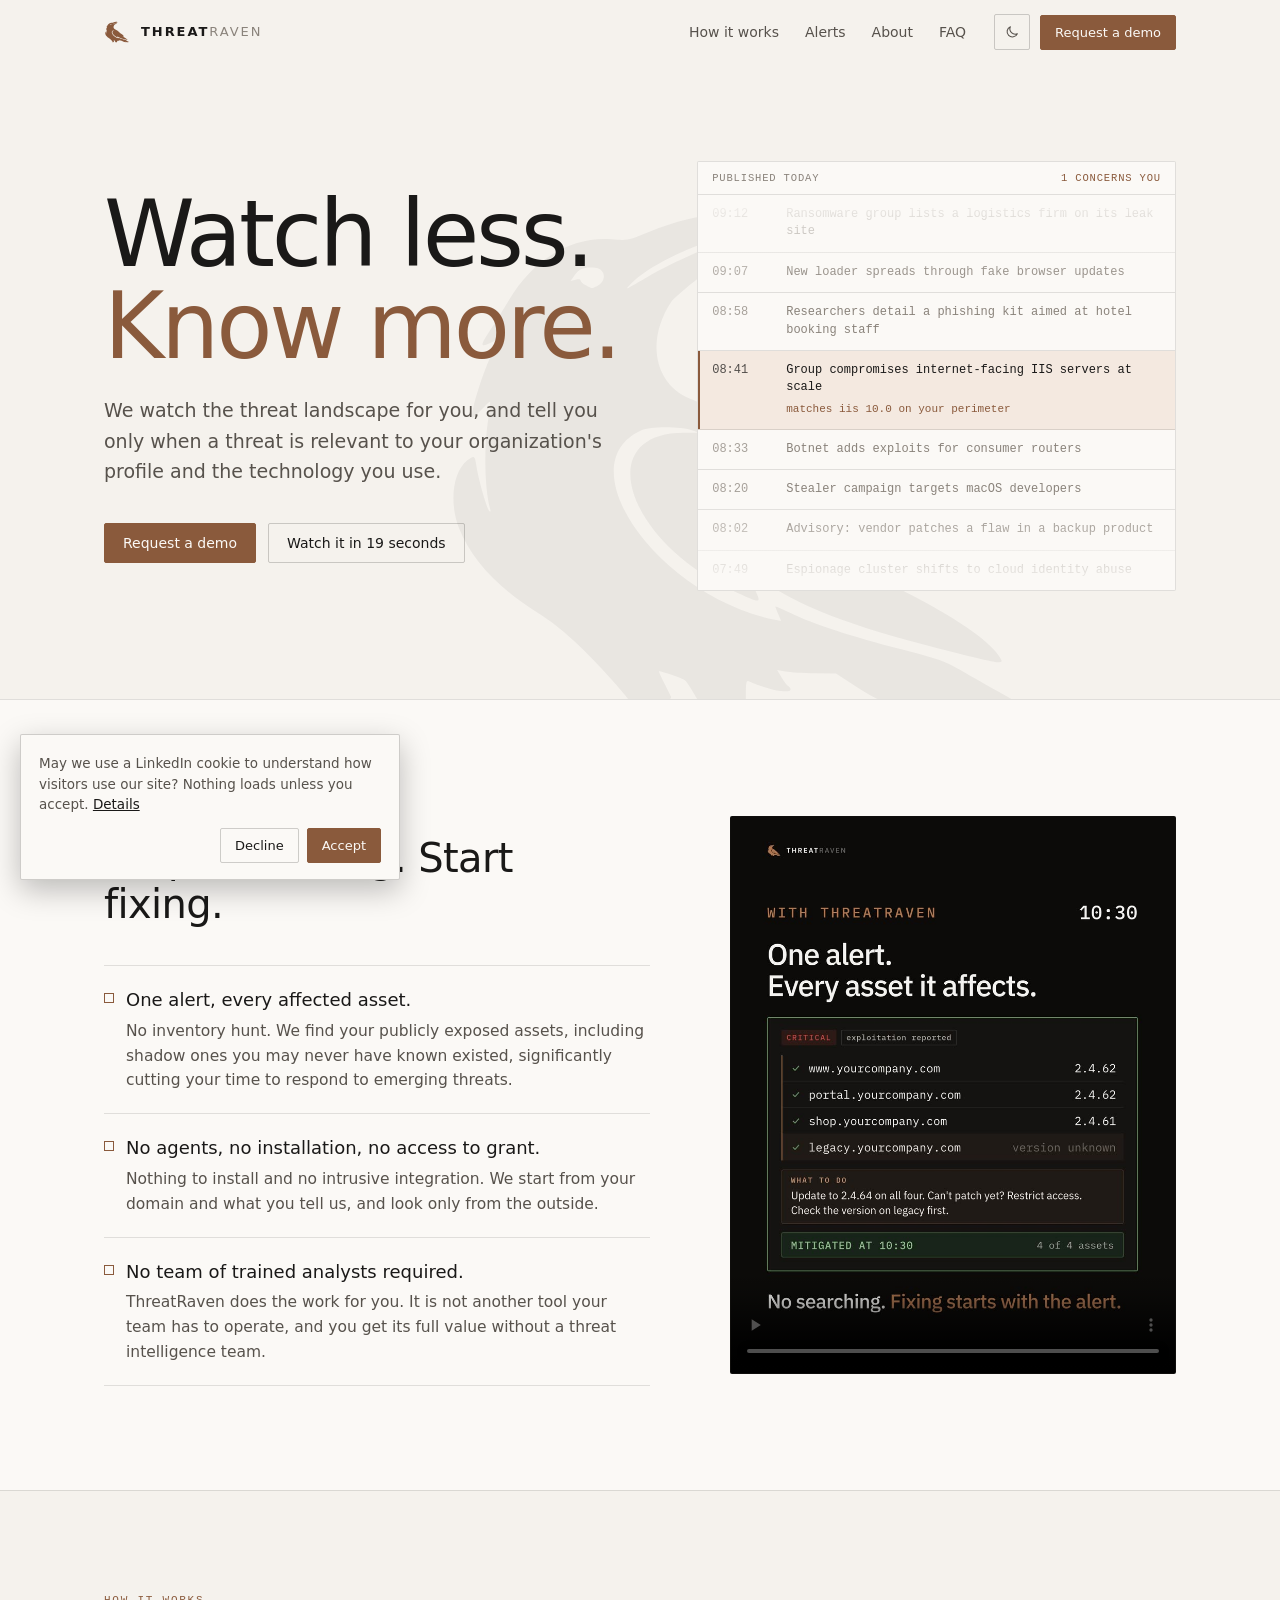
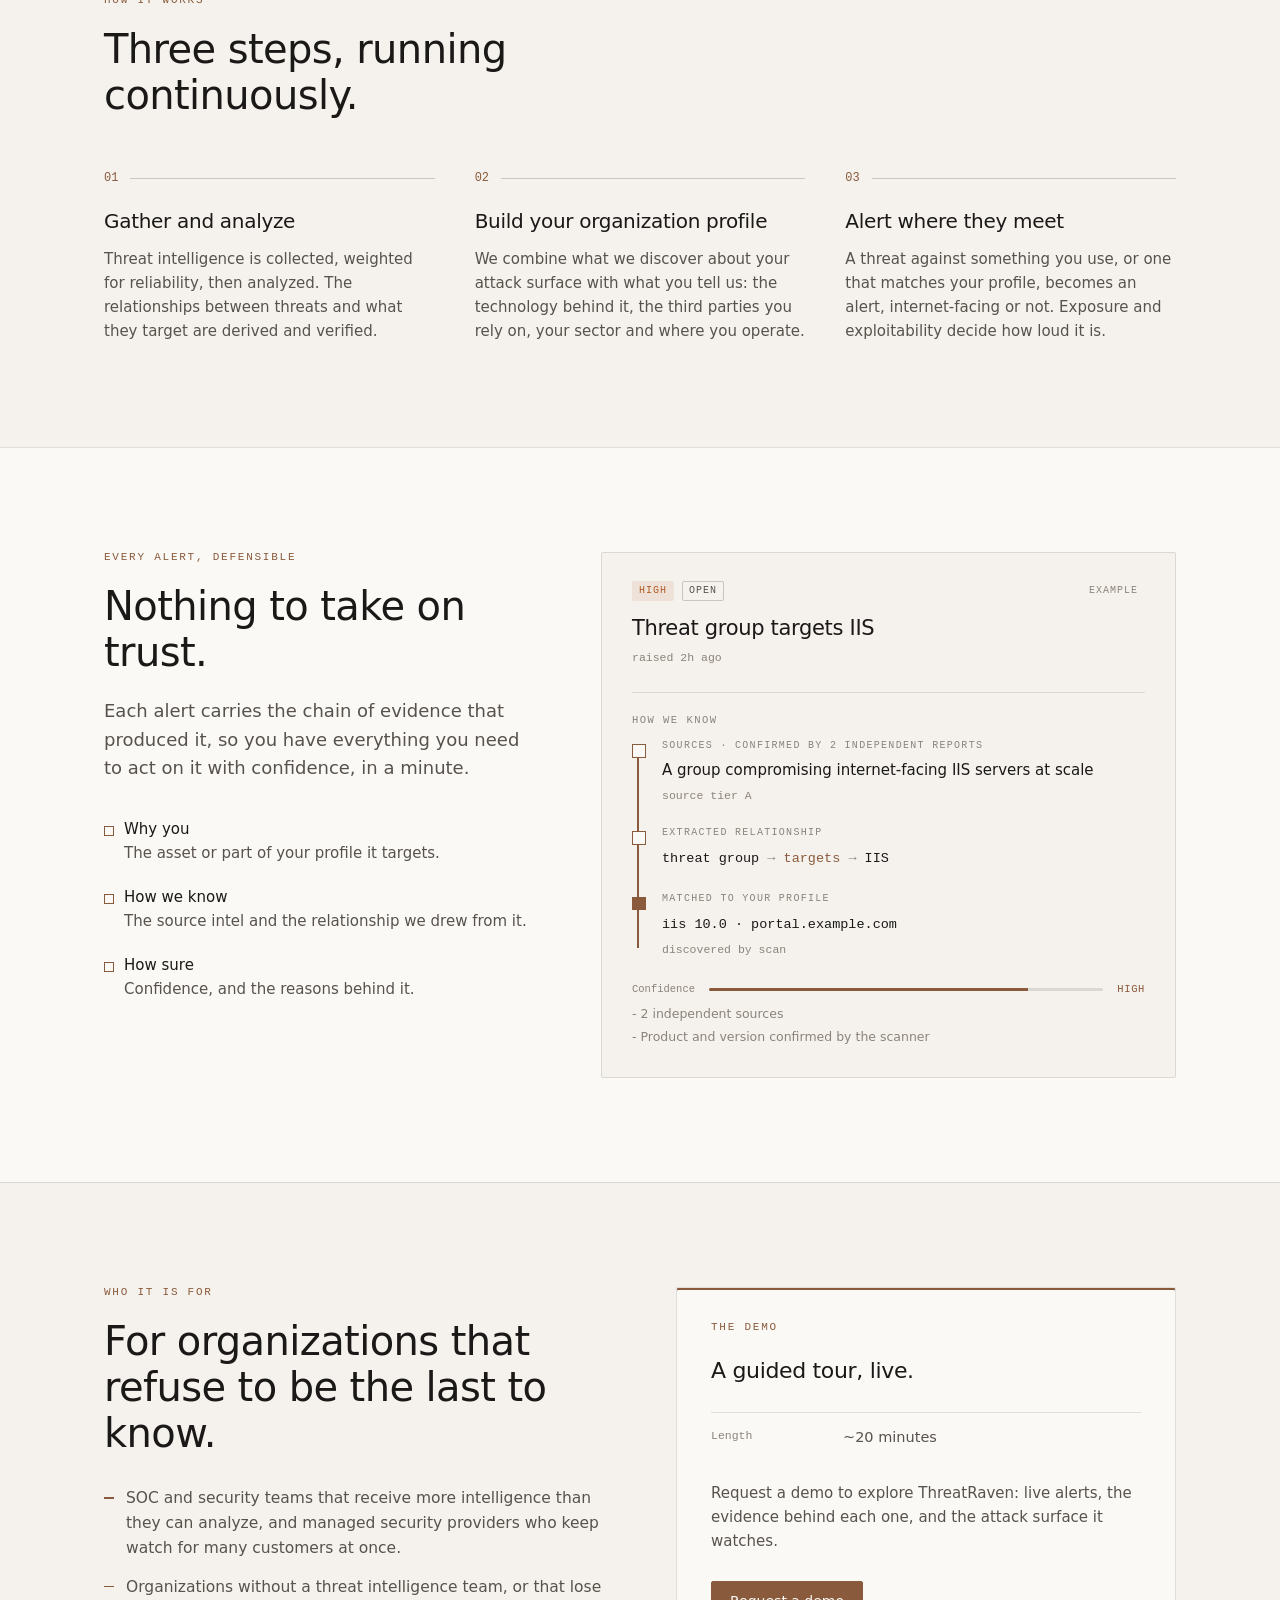
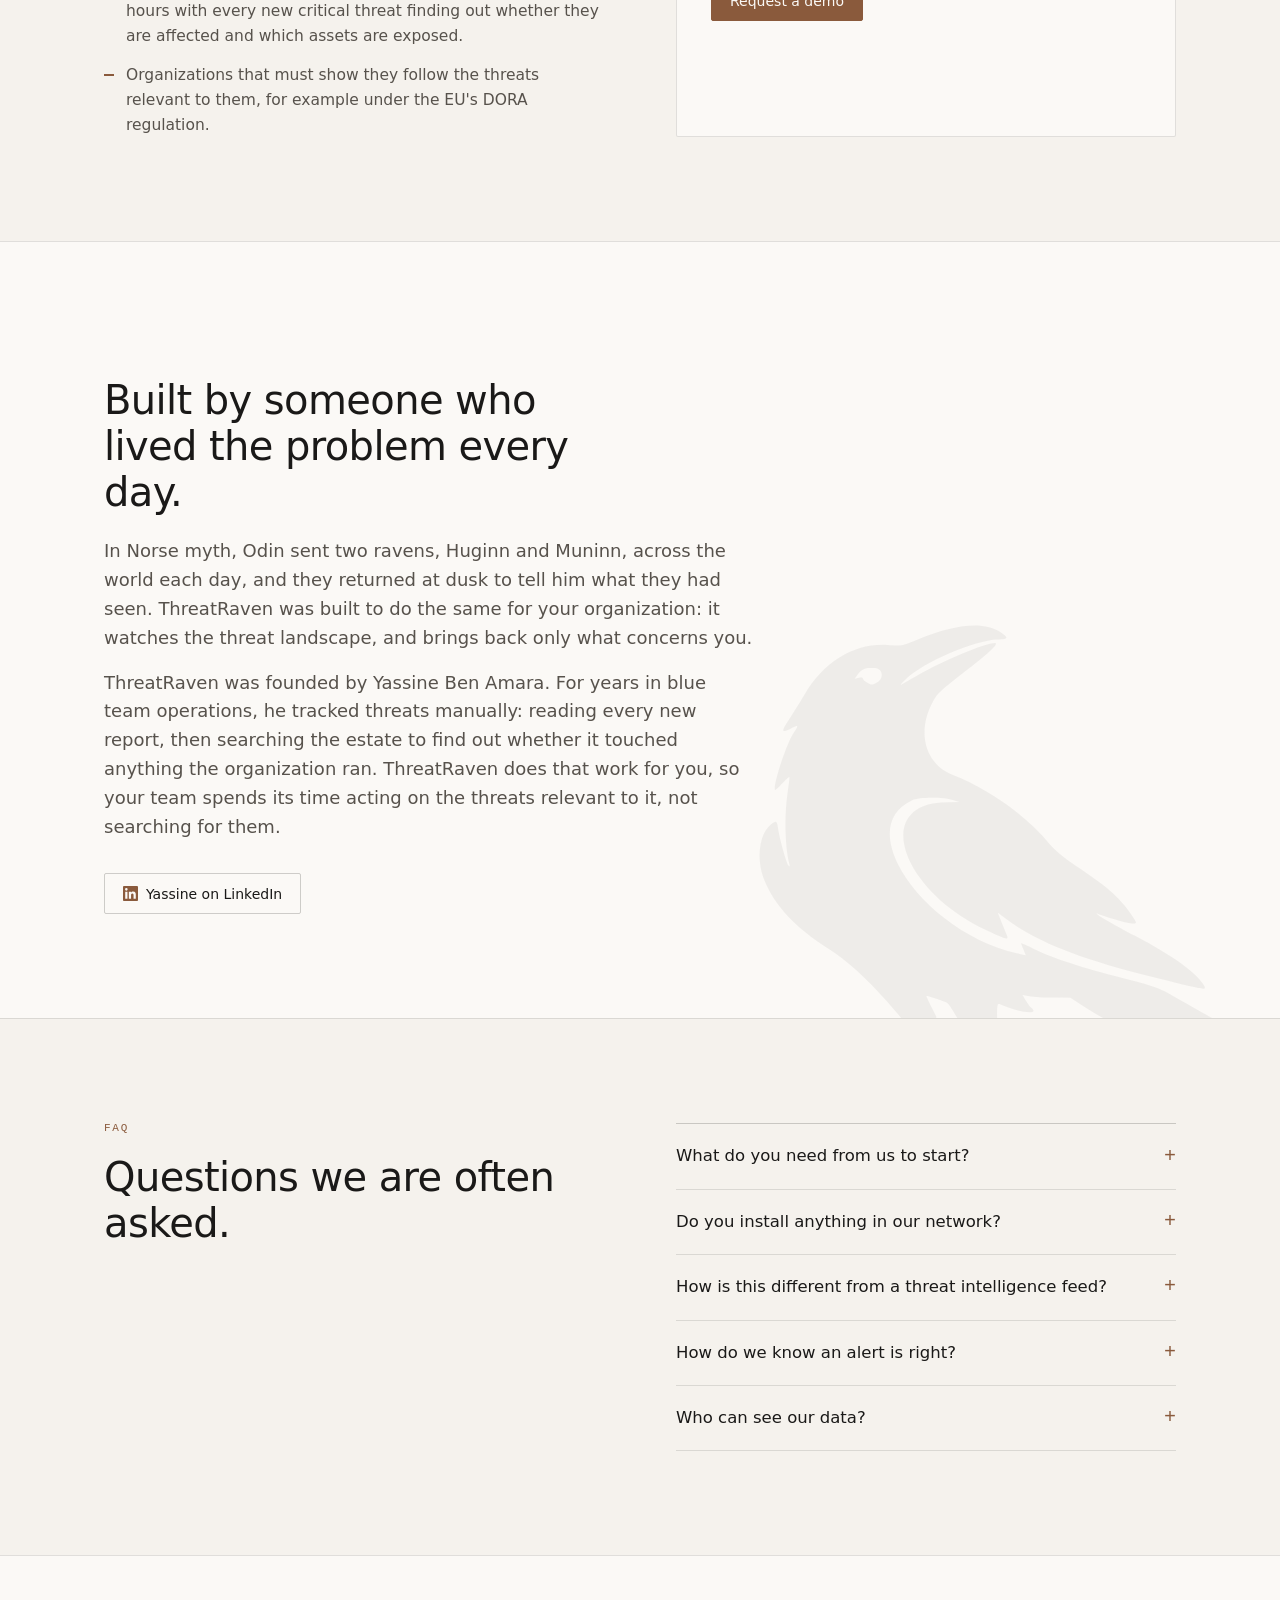
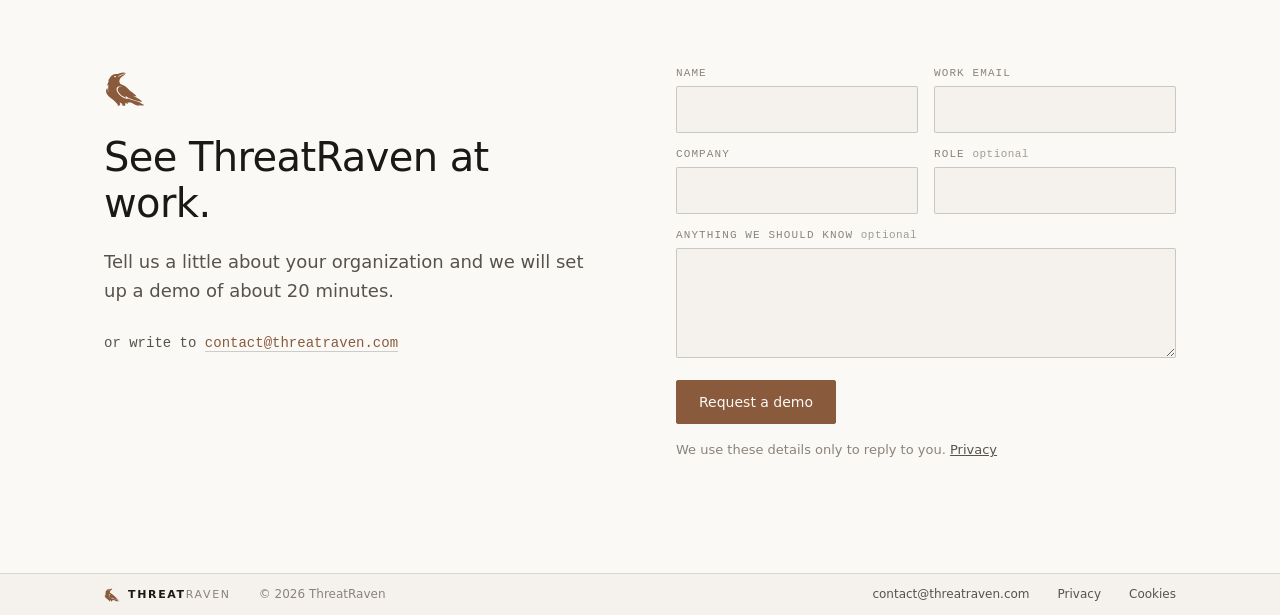
==== commit 7cc08105: "Website: "Watch it" lands with the whole video on screen, desktop and phone Co-Authored-By: Claude O" ====
--- a/index.html
+++ b/index.html
@@ -61,7 +61,7 @@
       <p class="lede reveal" style="--d:.12s">We watch the threat landscape for you, and tell you only when a threat is relevant to your organization's profile and the technology you use.</p>
       <div class="cta reveal" style="--d:.2s">
         <a class="btn" href="#demo">Request a demo</a>
-        <a class="btn ghost" href="#video">Watch it in 19 seconds</a>
+        <a class="btn ghost" href="#watch">Watch it in 19 seconds</a>
       </div>
     </div>
     <div class="feed reveal" style="--d:.2s" aria-label="Illustration: a stream of threat reports, one of which matches your organization">
@@ -105,7 +105,7 @@
         <li class="reveal" style="--d:.16s"><b>No team of trained analysts required.</b>ThreatRaven does the work for you. It is not another tool your team has to operate, and you get its full value without a threat intelligence team.</li>
       </ul>
     </div>
-    <div class="player reveal" style="--d:.1s">
+    <div class="player reveal" id="watch" style="--d:.1s">
       <video id="film" muted loop playsinline preload="metadata" poster="media/two-mornings-poster.jpg" aria-label="A 19-second film: the same critical threat, handled with hours of searching, then with one ThreatRaven alert">
         <source src="media/two-mornings.mp4" type="video/mp4">
       </video>
--- a/styles.css
+++ b/styles.css
@@ -227,6 +227,7 @@
 .faq details[open] summary::after { transform: rotate(45deg); }
 .faq summary:hover { color: var(--accent); }
 #alert { scroll-margin-top: -72px; }
+#watch { scroll-margin-top: 24px; }
 .faq details { overflow: hidden; }
 .faq details p { margin: -4px 0 20px; color: var(--text-2); font-size: 15.5px; max-width: 58ch; }
 
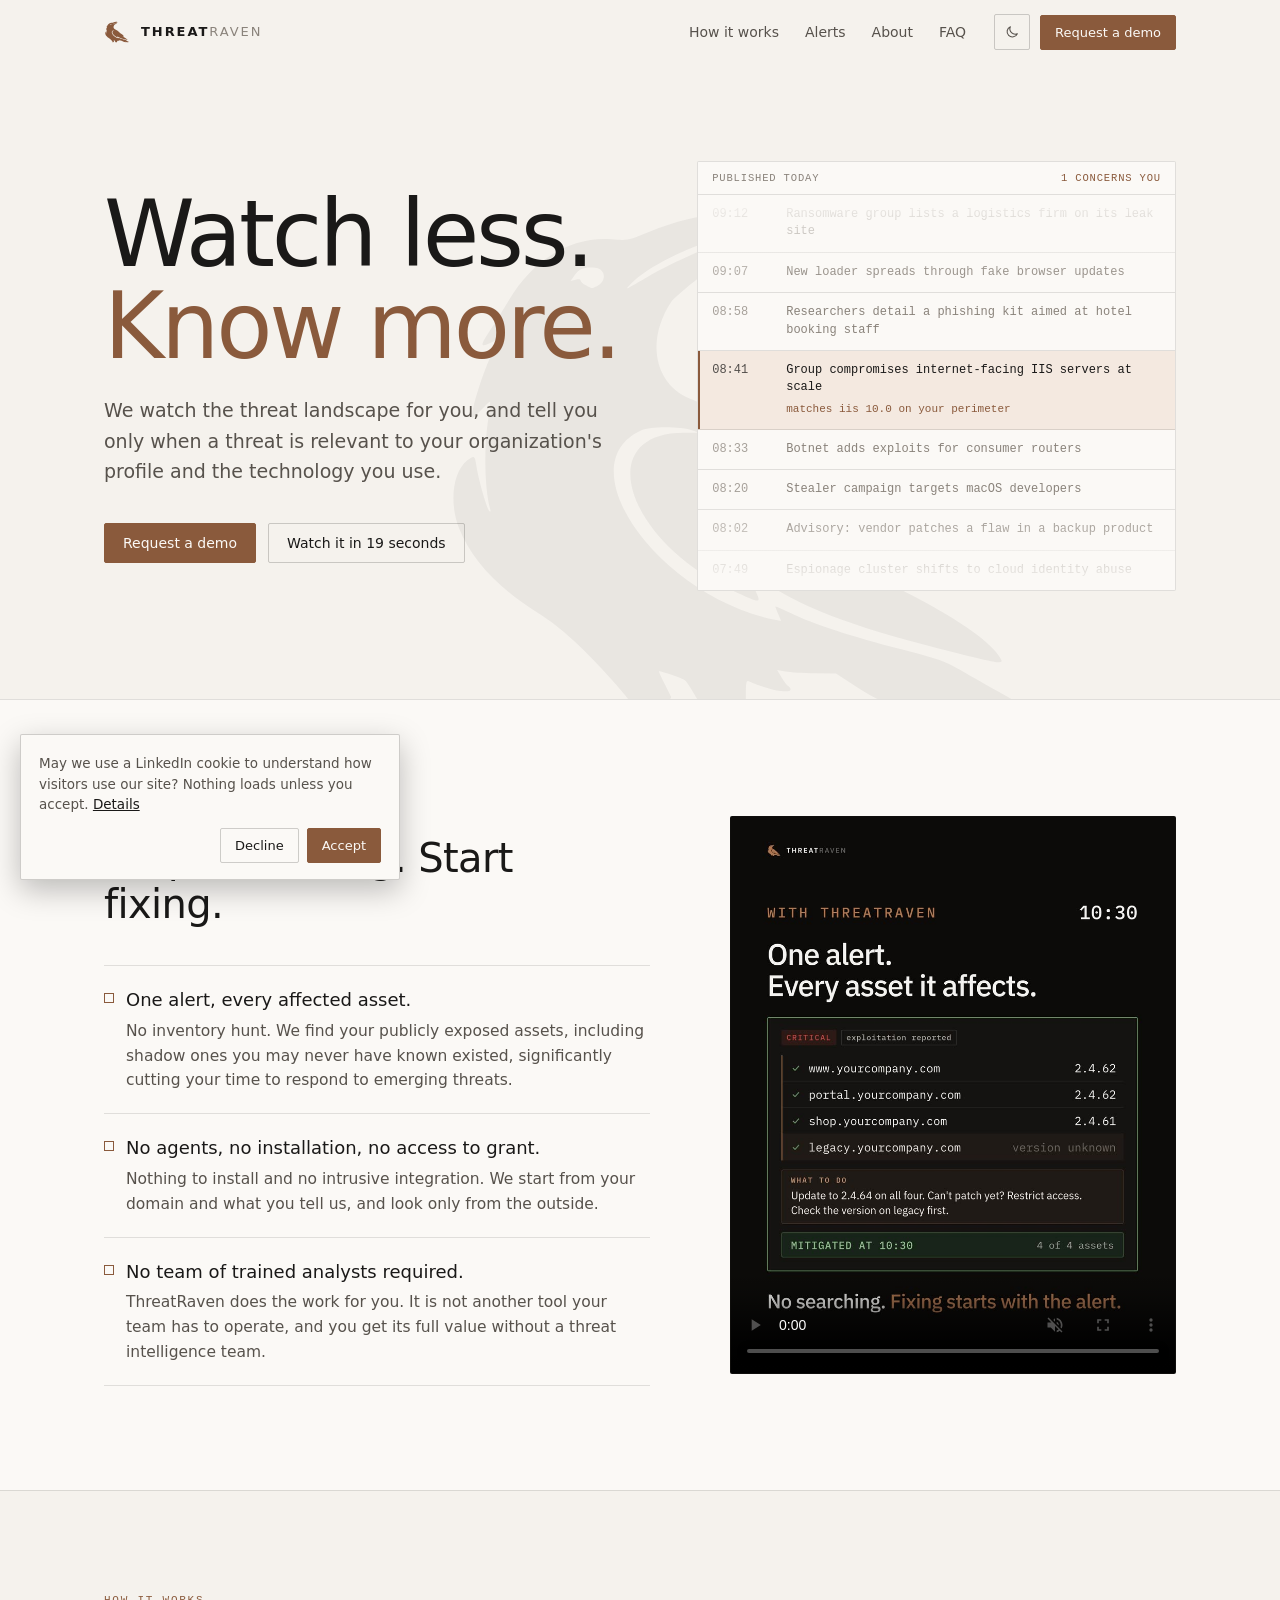
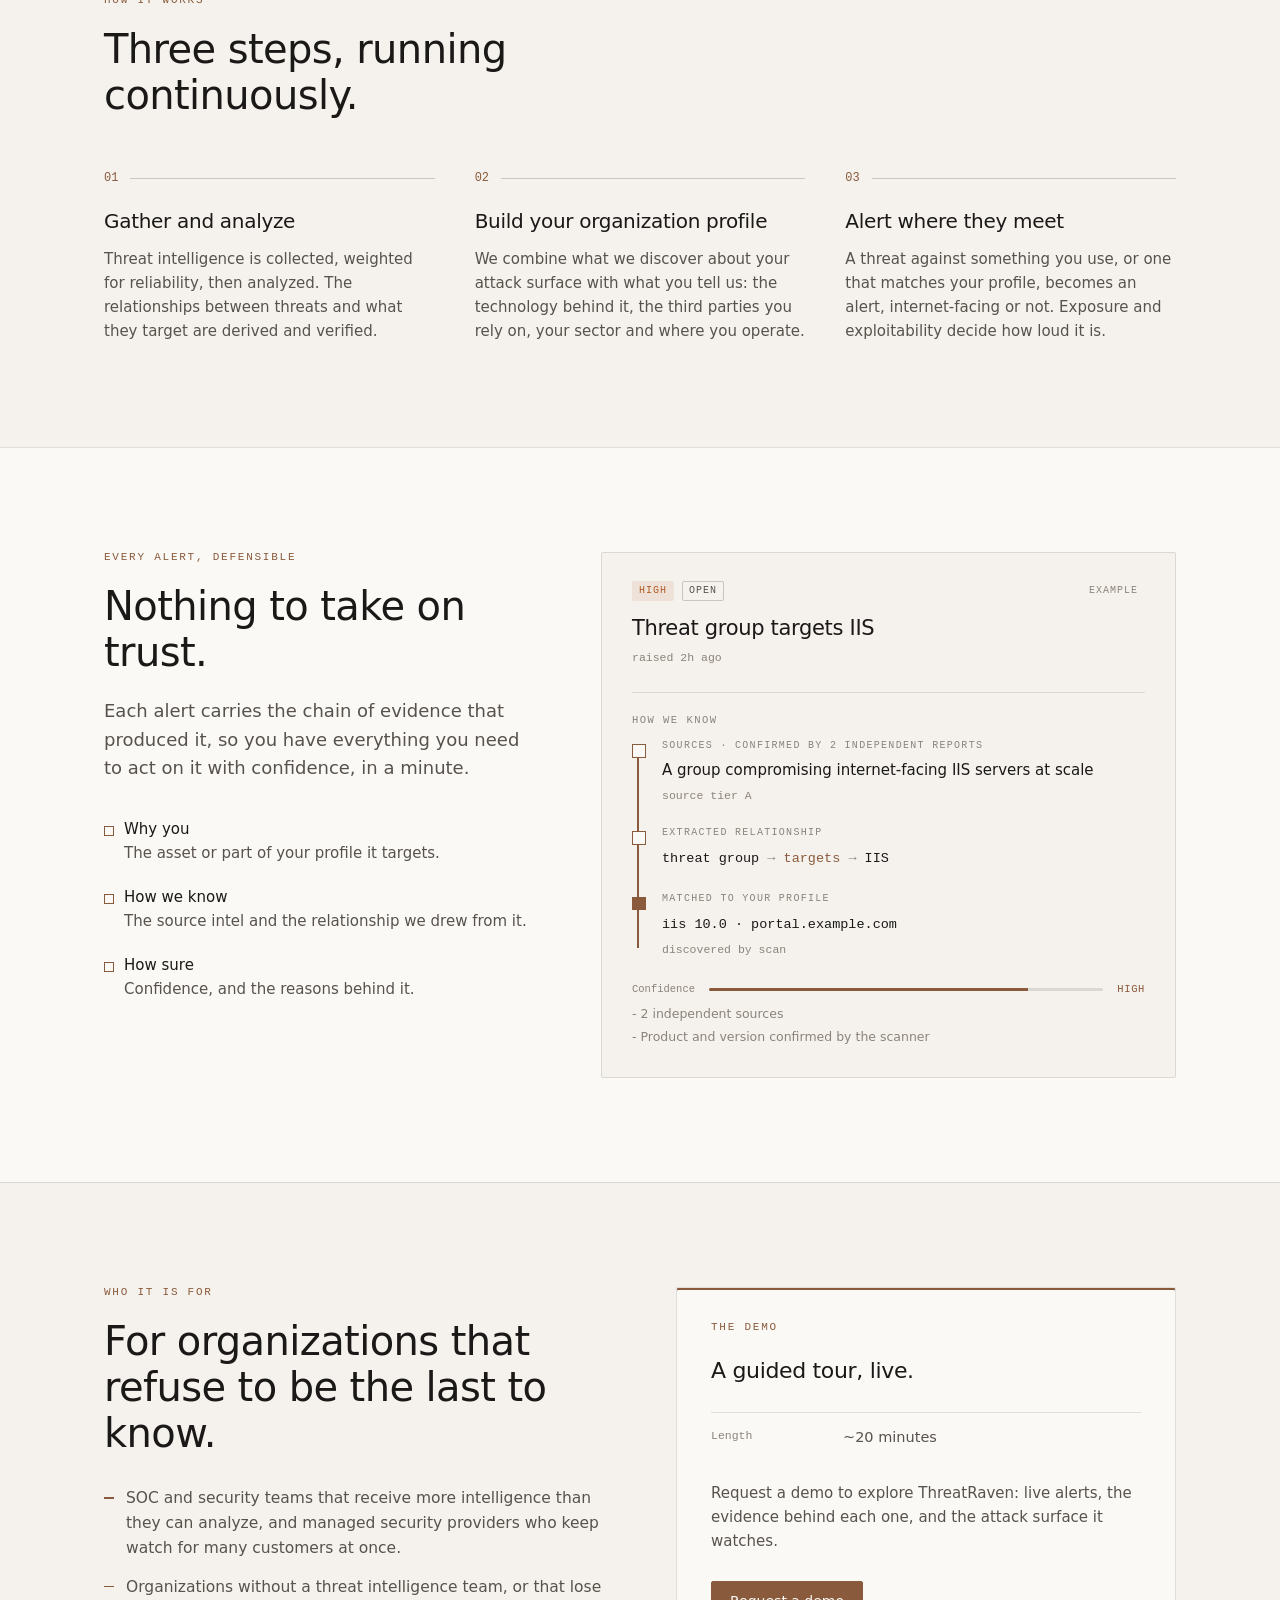
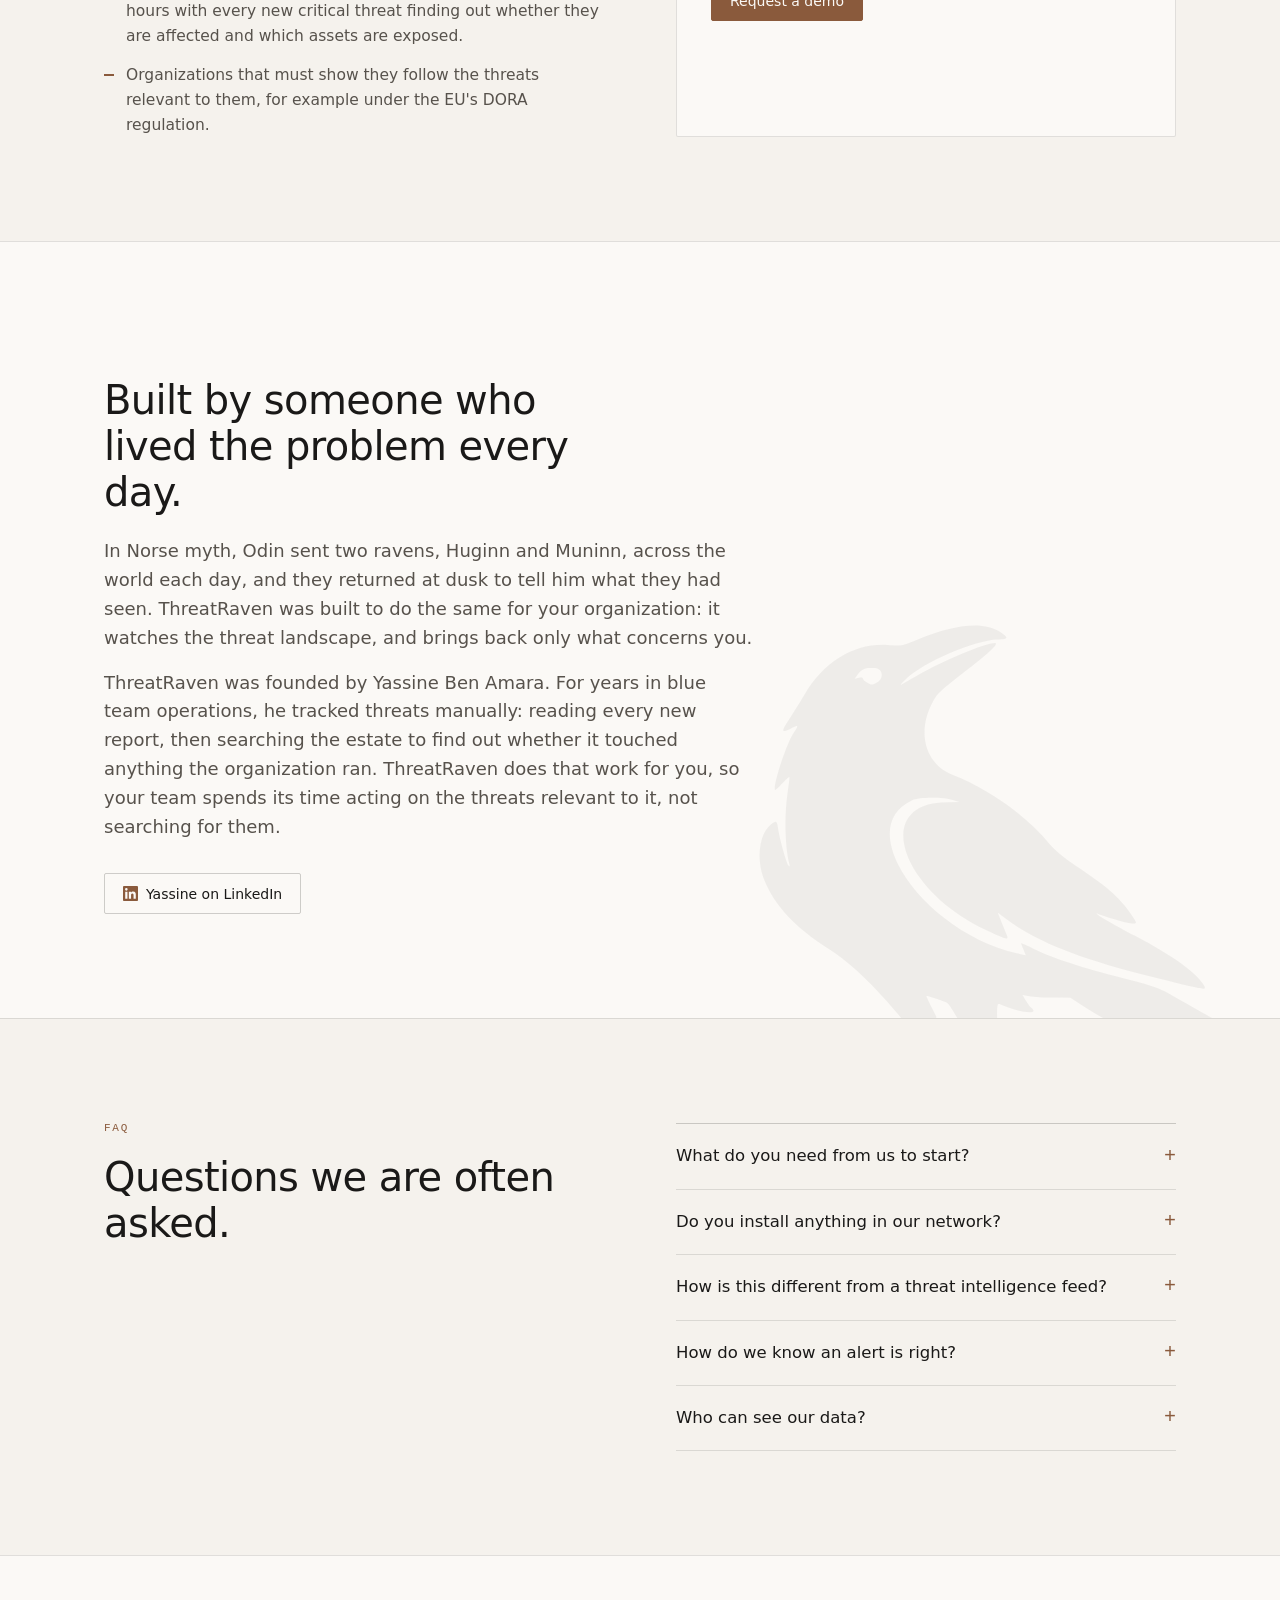
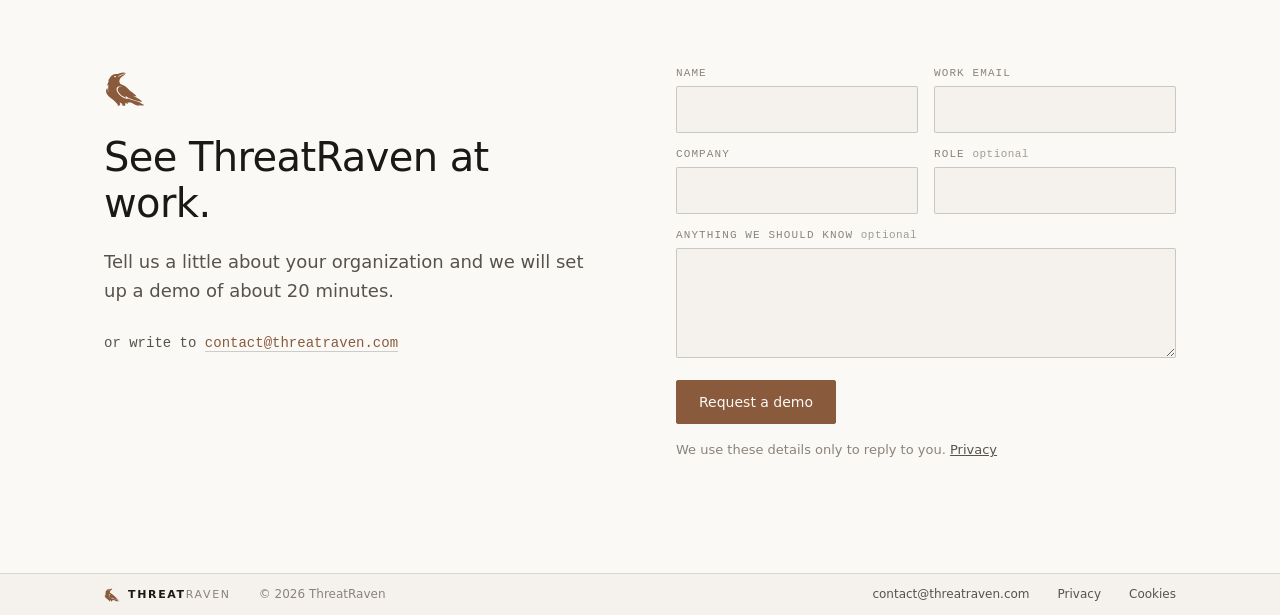
==== commit 222962fd: "Website: demo form falls back to a normal post when the form service's bot check blocks it The visit" ====
--- a/index.html
+++ b/index.html
@@ -3,7 +3,7 @@
 <head>
 <meta charset="utf-8">
 <meta name="viewport" content="width=device-width, initial-scale=1">
-<meta http-equiv="Content-Security-Policy" content="default-src 'self'; script-src 'self' 'sha256-8JlPd6OhyD+6R4JTJSr74ZzP5qvsBuT57lNRySjTGb4=' https://snap.licdn.com; style-src 'self' 'unsafe-inline' https://fonts.googleapis.com; font-src https://fonts.gstatic.com; img-src 'self' data: https://px.ads.linkedin.com https://*.linkedin.com https://*.licdn.com; connect-src 'self' https://api.web3forms.com https://px.ads.linkedin.com https://*.linkedin.com https://*.licdn.com; media-src 'self'; form-action https://api.web3forms.com; base-uri 'self'; object-src 'none'">
+<meta http-equiv="Content-Security-Policy" content="default-src 'self'; script-src 'self' 'sha256-8JlPd6OhyD+6R4JTJSr74ZzP5qvsBuT57lNRySjTGb4=' https://snap.licdn.com; style-src 'self' 'unsafe-inline' https://fonts.googleapis.com; font-src https://fonts.gstatic.com; img-src 'self' data: https://px.ads.linkedin.com https://*.linkedin.com https://*.licdn.com; connect-src 'self' https://api.web3forms.com https://px.ads.linkedin.com https://*.linkedin.com https://*.licdn.com; media-src 'self'; form-action 'self' https://api.web3forms.com; base-uri 'self'; object-src 'none'">
 <meta name="referrer" content="strict-origin-when-cross-origin">
 <title>ThreatRaven: Watch less. Know more.</title>
 <meta name="description" content="ThreatRaven watches the threat landscape for you and tells you only when a threat is relevant to your organization's profile and the technology you use.">
